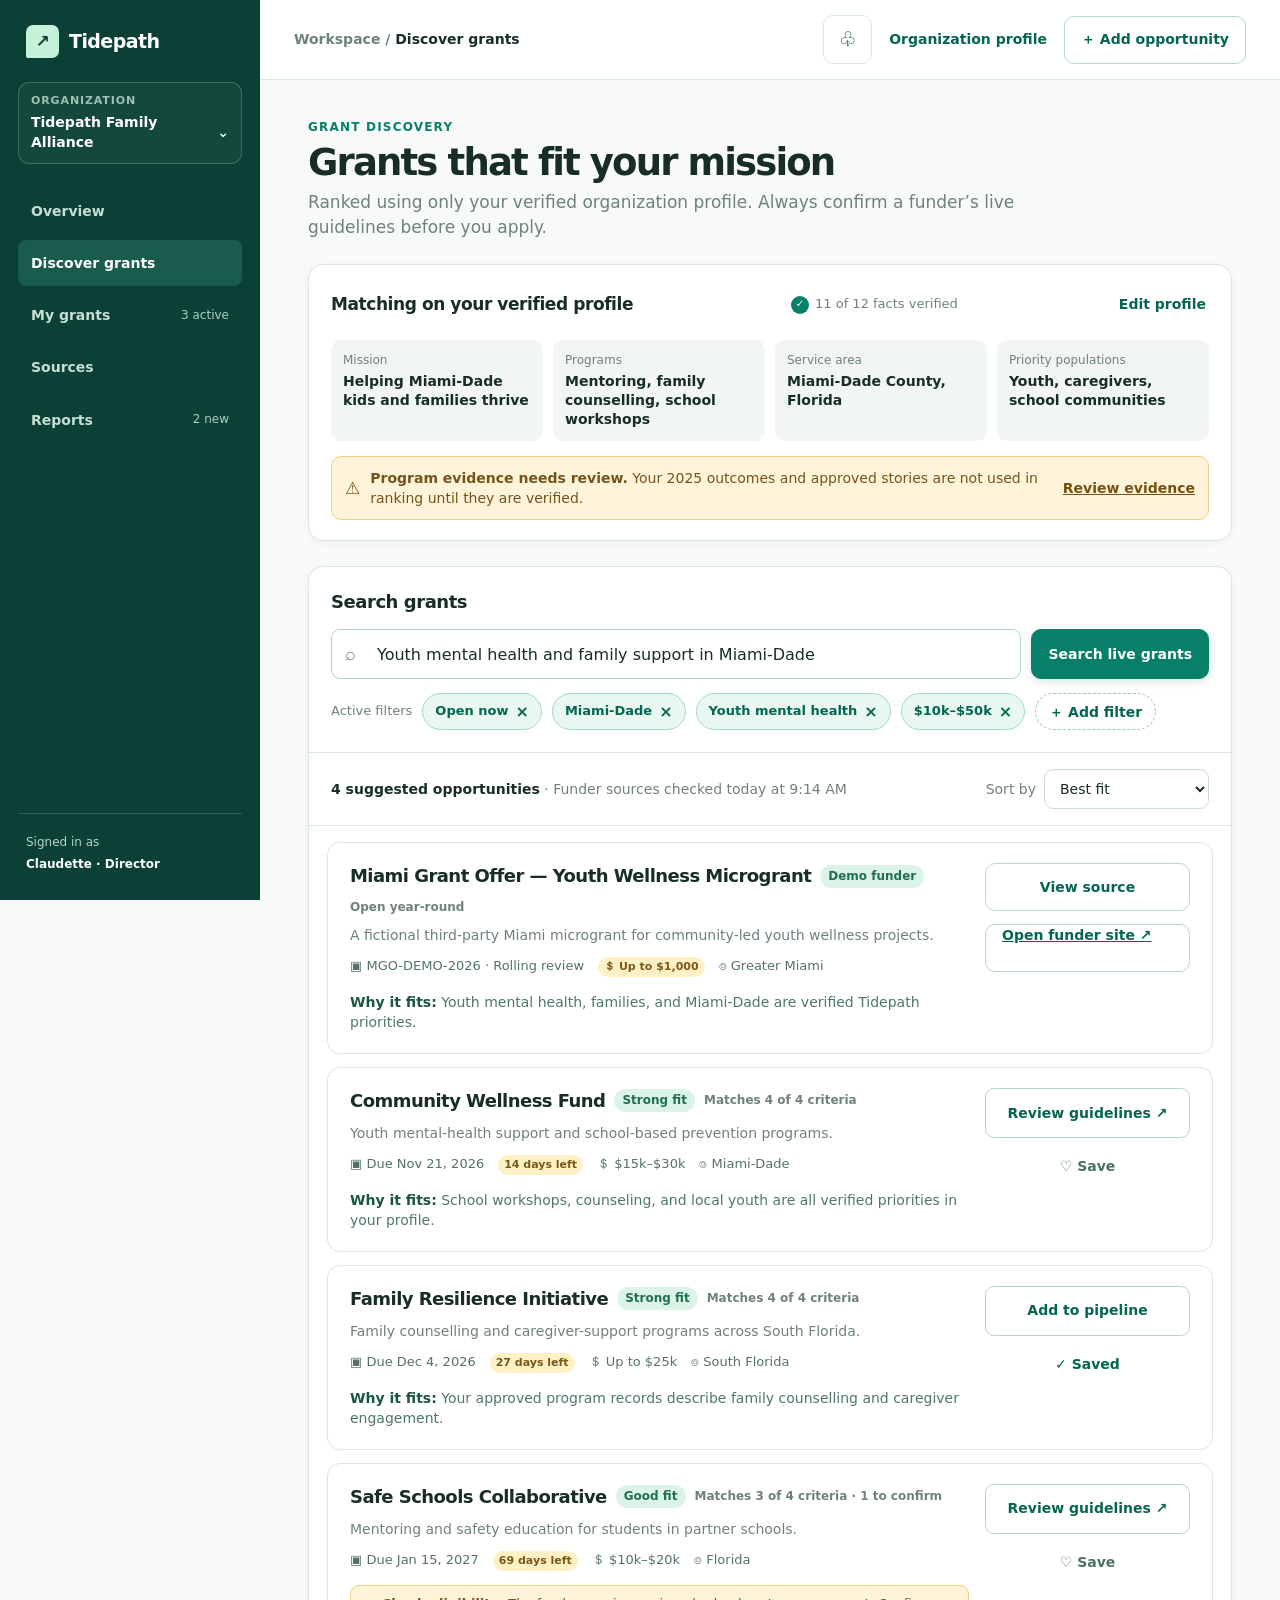
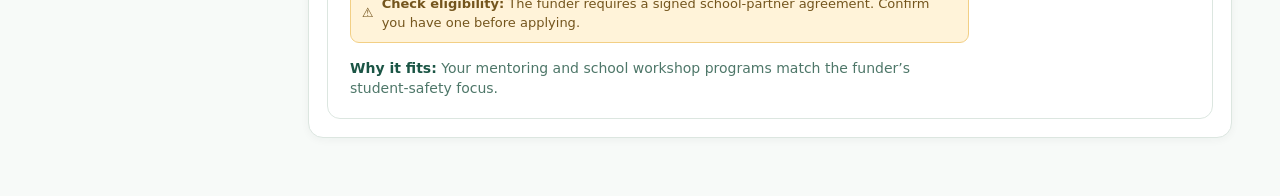
==== index.html @ 13b693a2 "Build Tidepath grant discovery workflow" ====
<!doctype html>
<html lang="en">
  <head>
    <meta charset="utf-8" />
    <meta name="viewport" content="width=device-width, initial-scale=1" />
    <title>Tidepath — Grant intelligence</title>
    <style>
      :root { --evergreen:#0a4035; --evergreen-2:#0c5144; --teal:#087f68; --teal-dark:#046551; --canvas:#f7faf8; --paper:#ffffff; --ink:#172d26; --muted:#6e8279; --line:#dce6e0; --soft:#f2f6f3; --mint:#e2f5ec; --amber:#fff3d9; --amber-line:#f2cf85; --amber-ink:#74541a; --shadow:0 2px 8px rgba(16,54,43,.045); }
      * { box-sizing:border-box; } body { margin:0; color:var(--ink); background:var(--canvas); font:14px/1.45 Inter,ui-sans-serif,system-ui,-apple-system,BlinkMacSystemFont,"Segoe UI",sans-serif; } button,input,select { font:inherit; } button { cursor:pointer; }
      .app { min-height:100vh; display:grid; grid-template-columns:260px minmax(0,1fr); }.sidebar { position:sticky; top:0; height:100vh; display:flex; flex-direction:column; color:#d6ebe2; background:var(--evergreen); padding:25px 18px; }.brand { display:flex; gap:10px; align-items:center; color:#fff; font-size:19px; font-weight:760; letter-spacing:-.03em; padding:0 8px; }.brand-mark { width:33px; height:33px; display:grid; place-items:center; color:var(--evergreen); background:#c5f2d8; border-radius:7px 7px 7px 2px; font-weight:800; font-size:17px; }
      .org-switch { margin:24px 0; padding:10px 12px; border:1px solid rgba(204,237,222,.22); border-radius:11px; background:rgba(255,255,255,.045); }.org-label { color:#9cc1b2; font-size:11px; letter-spacing:.08em; text-transform:uppercase; font-weight:700; }.org-name { display:flex; justify-content:space-between; align-items:center; margin-top:3px; color:#fff; font-weight:700; }.nav { display:grid; gap:6px; }.nav-button { border:0; width:100%; display:flex; align-items:center; justify-content:space-between; padding:13px; border-radius:8px; color:#c7ded4; background:transparent; text-align:left; font-weight:600; }.nav-button:hover,.nav-button.active { color:#fff; background:#195c4e; }.nav-meta { color:#aad0c0; font-weight:500; font-size:12px; }.account { margin-top:auto; padding:20px 8px 2px; border-top:1px solid rgba(216,238,227,.18); color:#b9d3c8; font-size:12px; }.account strong { display:block; color:#fff; margin-top:4px; }
      .topbar { height:80px; display:flex; align-items:center; justify-content:space-between; padding:0 34px; border-bottom:1px solid var(--line); background:rgba(255,255,255,.94); }.crumb { color:var(--muted); font-weight:600; }.crumb b { color:var(--ink); }.top-actions { display:flex; align-items:center; gap:14px; }.bell { width:49px; height:49px; border:1px solid var(--line); border-radius:10px; background:var(--paper); color:var(--evergreen); font-size:20px; }.text-button { border:0; background:transparent; color:var(--teal-dark); font-weight:700; padding:9px 3px; }.outline-button,.solid-button { min-height:48px; border-radius:10px; padding:0 16px; font-weight:750; }.outline-button { border:1px solid #b8d9ce; color:var(--teal-dark); background:#fff; }.solid-button { border:1px solid var(--teal); color:#fff; background:var(--teal); box-shadow:0 3px 8px rgba(8,127,104,.17); }.solid-button:hover { background:var(--teal-dark); }
      main { min-width:0; }.screen { max-width:1290px; padding:39px 48px 58px; margin:0 auto; }.eyebrow { color:var(--teal); font-size:12px; font-weight:800; letter-spacing:.1em; text-transform:uppercase; }.page-title { margin:7px 0 6px; font-size:37px; line-height:1.1; letter-spacing:-.05em; }.intro { margin:0; max-width:740px; color:var(--muted); font-size:17px; line-height:1.45; }.card { background:var(--paper); border:1px solid var(--line); border-radius:15px; box-shadow:var(--shadow); }.profile-card { margin-top:25px; padding:20px 22px; }.card-heading { display:flex; gap:14px; align-items:center; justify-content:space-between; }.card-heading h2 { margin:0; font-size:17px; letter-spacing:-.025em; }.verified-summary { display:flex; align-items:center; gap:6px; color:var(--muted); font-size:13px; }.shield { display:inline-grid; place-items:center; width:18px; height:18px; border-radius:50%; color:#fff; background:var(--teal); font-size:10px; }.profile-facts { display:grid; grid-template-columns:repeat(4,1fr); gap:10px; margin-top:16px; }.profile-fact { min-height:82px; padding:12px; border-radius:10px; background:var(--soft); }.profile-fact span { display:block; color:var(--muted); font-size:12px; }.profile-fact b { display:block; margin-top:3px; font-size:14px; line-height:1.35; }.warning { display:flex; align-items:center; gap:10px; margin-top:15px; padding:11px 13px; border:1px solid var(--amber-line); border-radius:10px; background:var(--amber); color:var(--amber-ink); }.warning .warning-copy { flex:1; }.warning b { font-weight:800; }.warning a { color:#76510f; font-weight:800; text-decoration:underline; }.warning-mark { font-size:17px; }
      .discover-card { overflow:hidden; margin-top:25px; }.search-area { padding:22px; }.search-area h2 { margin:0 0 14px; font-size:18px; letter-spacing:-.025em; }.search-row { display:flex; gap:10px; }.search-box { flex:1; min-width:0; position:relative; }.search-box span { position:absolute; left:14px; top:50%; transform:translateY(-50%); color:var(--muted); font-size:18px; }.search-box input { width:100%; height:50px; padding:0 14px 0 45px; border:1px solid #a9d8c8; border-radius:9px; outline-color:var(--teal); color:var(--ink); background:#fff; font-size:16px; }.filters { display:flex; align-items:center; flex-wrap:wrap; gap:10px; margin-top:14px; }.filter-label { color:var(--muted); font-size:13px; }.chip { display:inline-flex; align-items:center; gap:7px; min-height:37px; padding:0 12px; border:1px solid #9ed9c4; border-radius:20px; background:#e8f8f0; color:var(--teal-dark); font-size:13px; font-weight:700; }.chip button { padding:0; border:0; color:inherit; background:transparent; font-size:16px; line-height:1; }.add-filter { min-height:37px; border:1px dashed #9bc5b5; border-radius:20px; color:var(--teal-dark); background:#fff; padding:0 13px; font-weight:700; }.result-toolbar { display:flex; justify-content:space-between; align-items:center; gap:15px; padding:16px 22px; border-top:1px solid var(--line); border-bottom:1px solid var(--line); color:var(--muted); }.result-toolbar b { color:var(--ink); }.sort { display:flex; align-items:center; gap:8px; }.sort select { height:40px; border:1px solid #c9dcd3; border-radius:9px; color:var(--ink); background:#fff; padding:0 30px 0 11px; }
      .results { display:grid; gap:13px; padding:16px 18px 18px; }.grant { display:grid; grid-template-columns:1fr 205px; gap:16px; padding:20px 22px; border:1px solid var(--line); border-radius:13px; background:#fff; }.grant-name { display:flex; flex-wrap:wrap; gap:9px; align-items:center; }.grant-name h3 { margin:0; font-size:18px; letter-spacing:-.03em; }.fit { border-radius:12px; padding:3px 8px; color:#1f704b; background:#dcf4e7; font-size:12px; font-weight:800; }.criteria { color:var(--muted); font-size:12px; font-weight:600; }.grant-desc { margin:9px 0 0; color:var(--muted); font-size:14px; }.grant-meta { display:flex; flex-wrap:wrap; gap:14px; margin-top:12px; color:#547268; font-size:13px; }.grant-meta span { white-space:nowrap; }.days { border-radius:10px; padding:2px 6px; color:#795714; background:#fff0c5; font-size:11px; font-weight:800; }.why { margin:15px 0 0; color:#4e7769; font-size:14px; }.why b { color:#1b5545; }.grant-actions { display:flex; flex-direction:column; align-items:stretch; gap:13px; }.guidelines { min-height:50px; border:1px solid #afd8c8; border-radius:9px; color:var(--teal-dark); background:#fff; font-weight:750; }.save { border:0; color:#4b7165; background:transparent; padding:5px; font-weight:700; }.save.saved { color:var(--teal-dark); }.eligibility { display:flex; gap:8px; align-items:center; margin-top:14px; padding:9px 11px; border:1px solid var(--amber-line); border-radius:9px; color:#74551d; background:var(--amber); font-size:13px; }.eligibility b { font-weight:800; }
      .overview-head { display:flex; justify-content:space-between; align-items:flex-end; gap:20px; }.overview-head .intro { max-width:630px; }.budget-stats { display:grid; grid-template-columns:repeat(3,1fr); gap:15px; margin-top:25px; }.stat-card { padding:19px; }.stat-card span { color:var(--muted); font-size:13px; }.stat-card strong { display:block; margin-top:6px; font-size:29px; letter-spacing:-.05em; }.stat-card small { display:block; margin-top:3px; color:#477263; font-size:12px; }.budget-grid { display:grid; grid-template-columns:.86fr 1.35fr; gap:20px; margin-top:20px; }.budget-panel { padding:21px; }.budget-panel h2 { margin:0; font-size:18px; letter-spacing:-.025em; }.budget-panel p { margin:5px 0 0; color:var(--muted); font-size:13px; }.period { display:flex; align-items:center; gap:10px; margin-top:18px; padding:12px; border-radius:9px; color:#325b4e; background:#ecf7f1; font-size:13px; }.period strong { display:block; color:var(--ink); }.category { display:grid; grid-template-columns:116px 1fr 98px; gap:13px; align-items:center; padding:14px 0; border-top:1px solid #edf2ef; }.category:first-of-type { margin-top:14px; }.category-name { font-size:13px; font-weight:750; }.track { height:9px; overflow:hidden; border-radius:10px; background:#edf2ef; }.fill { height:100%; border-radius:10px; background:var(--teal); }.fill.warning { background:#d49a28; }.fill.neutral { background:#8abbaa; }.amount { text-align:right; color:var(--muted); font-size:12px; font-variant-numeric:tabular-nums; }.amount b { display:block; color:var(--ink); }.budget-foot { display:flex; justify-content:space-between; gap:12px; margin-top:8px; padding-top:14px; border-top:1px solid var(--line); color:var(--muted); font-size:12px; }.budget-foot strong { color:#795714; }.deadline { display:flex; align-items:center; gap:10px; margin-top:14px; padding:11px; border:1px solid var(--amber-line); border-radius:9px; background:var(--amber); color:#74551d; font-size:13px; }
      .pipeline-banner { display:flex; align-items:center; gap:10px; margin-top:20px; padding:12px 15px; border:1px solid #b8e3ca; border-radius:10px; color:#286249; background:#effbf4; font-size:13px; }.pipeline-banner b { color:#174d39; }.pipeline-dot { width:9px; height:9px; border-radius:50%; background:#31a56c; }
      .intake-progress { display:flex; align-items:center; gap:8px; margin-bottom:19px; color:var(--muted); font-size:12px; }.intake-progress b { color:var(--teal-dark); }.intake-step { padding:6px 9px; border-radius:15px; background:var(--mint); color:var(--teal-dark); font-weight:700; }.intake-layout { display:grid; grid-template-columns:minmax(0,1fr) 300px; gap:20px; align-items:start; margin-top:22px; }.intake-main { display:grid; gap:16px; }.intake-card,.source-aside { padding:20px; }.intake-card h2,.source-aside h3 { margin:0; font-size:18px; }.intake-card>p,.source-aside p { margin:4px 0 16px; color:var(--muted); font-size:13px; }.field-grid { display:grid; grid-template-columns:repeat(2,minmax(0,1fr)); gap:13px; }.field label { display:block; margin-bottom:5px; color:#526a60; font-size:12px; font-weight:700; }.field input,.field select,.field textarea { width:100%; min-height:42px; border:1px solid #cadbd3; border-radius:8px; padding:9px 10px; color:var(--ink); background:#fff; }.field textarea { min-height:76px; resize:vertical; }.field.full { grid-column:1/-1; }.checkline { display:flex; align-items:flex-start; gap:9px; padding:10px 0; border-top:1px solid #edf2ef; color:#526a60; font-size:13px; }.checkline input { accent-color:var(--teal); margin-top:3px; }.category-edit { display:grid; grid-template-columns:1fr 130px 24px; align-items:center; gap:9px; padding:8px 0; border-top:1px solid #edf2ef; }.category-edit input { width:100%; min-height:38px; border:1px solid #cadbd3; border-radius:7px; padding:7px 9px; }.category-edit b { font-size:13px; }.source-aside { position:sticky; top:18px; }.source-link-box { display:block; padding:12px; border:1px solid var(--line); border-radius:9px; color:var(--teal-dark); background:#f9fbfa; font-weight:700; font-size:12px; text-decoration:none; }.source-link-box small { display:block; margin-top:5px; color:var(--muted); font-weight:400; }.review-status { margin-top:13px; padding:10px; border-radius:8px; background:#fff5df; color:#75551b; font-size:12px; }.intake-actions { display:flex; justify-content:space-between; gap:10px; }
      .profile-layout { display:grid; grid-template-columns:220px minmax(0,1fr); gap:20px; align-items:start; margin-top:22px; }.profile-progress { padding:16px; position:sticky; top:18px; }.profile-progress h3 { margin:0; font-size:15px; }.profile-progress p { color:var(--muted); font-size:12px; }.completion-ring { width:72px; height:72px; display:grid; place-items:center; margin:14px 0; border-radius:50%; color:var(--teal-dark); background:conic-gradient(var(--teal) 0 82%,#e6f0eb 82% 100%); font-size:17px; font-weight:800; }.completion-ring span { width:56px; height:56px; display:grid; place-items:center; border-radius:50%; background:#fff; }.profile-section-list { display:grid; gap:4px; margin-top:12px; }.profile-section-link { border:0; border-radius:7px; padding:9px; color:#536d63; background:transparent; text-align:left; font-size:12px; font-weight:650; }.profile-section-link.active { color:var(--teal-dark); background:#edf8f2; }.profile-section-link small { float:right; color:#4b9270; }.profile-editor { display:grid; gap:16px; }.profile-editor-card { padding:20px; }.profile-editor-card h2 { margin:0; font-size:18px; }.profile-editor-card>p { margin:4px 0 16px; color:var(--muted); font-size:13px; }.field-helper { display:flex; justify-content:space-between; gap:8px; margin-top:4px; color:var(--muted); font-size:11px; }.program-grid { display:grid; grid-template-columns:repeat(2,minmax(0,1fr)); gap:11px; }.program-card { padding:13px; border:1px solid #dbe8e1; border-radius:9px; background:#fbfdfc; }.program-card h3 { margin:0; font-size:14px; }.program-card p { margin:4px 0 9px; color:var(--muted); font-size:12px; }.profile-source { display:flex; justify-content:space-between; gap:10px; padding:9px 0; border-top:1px solid #edf2ef; color:#577065; font-size:12px; }.profile-source b { color:var(--ink); }.profile-use { display:grid; grid-template-columns:repeat(3,1fr); gap:10px; }.profile-use-item { padding:12px; border-radius:8px; background:#f2f8f5; }.profile-use-item b { display:block; color:var(--teal-dark); font-size:12px; }.profile-use-item span { display:block; margin-top:3px; color:var(--muted); font-size:11px; }.media-head { display:flex; justify-content:space-between; gap:12px; align-items:flex-start; }.media-grid { display:grid; grid-template-columns:repeat(3,minmax(0,1fr)); gap:11px; }.media-card { overflow:hidden; border:1px solid #dbe8e1; border-radius:9px; background:#fff; }.media-thumb { height:94px; display:flex; align-items:flex-end; padding:10px; color:#fff; background:linear-gradient(135deg,#226c5b,#a9d7b9); font-size:11px; font-weight:750; }.media-thumb.workshop { background:linear-gradient(135deg,#437a9c,#bfdbe7); }.media-thumb.counseling { background:linear-gradient(135deg,#aa6d54,#ecc9a7); }.media-copy { padding:10px; }.media-copy b { display:block; font-size:12px; }.media-copy span { display:block; margin-top:3px; color:var(--muted); font-size:11px; }.media-status { display:inline-block; margin-top:8px; padding:3px 6px; border-radius:9px; color:#276a4e; background:#e5f6eb; font-size:10px; font-weight:700; }
      .writer-embed { padding:20px; border:1px solid #b7dfce; box-shadow:0 10px 26px rgba(7,91,71,.06); }.writer-head { display:flex; justify-content:space-between; gap:12px; align-items:flex-start; }.writer-head h2 { margin:0; font-size:18px; }.writer-head p { margin:4px 0 0; color:var(--muted); font-size:13px; }.writer-config { display:grid; grid-template-columns:1fr 130px; gap:12px; margin:17px 0 11px; }.writer-source-strip { display:flex; flex-wrap:wrap; gap:7px; padding:10px; border-radius:8px; background:#f0f8f4; }.writer-source-strip span { color:#346956; font-size:11px; font-weight:700; }.writer-output { min-height:210px; width:100%; margin-top:12px; border:1px solid #bad6c9; border-radius:9px; padding:12px; color:var(--ink); background:#fff; font:14px/1.55 inherit; resize:vertical; }.writer-footer { display:flex; justify-content:space-between; align-items:center; gap:10px; margin-top:10px; color:var(--muted); font-size:12px; }.writer-actions { display:flex; gap:8px; }.writer-missing { margin-top:10px; padding:10px; border:1px solid var(--amber-line); border-radius:8px; color:#76551b; background:#fff5df; font-size:12px; }
      .overview-discovery { display:grid; grid-template-columns:minmax(285px,.78fr) minmax(460px,1.55fr); gap:22px; align-items:start; margin-top:20px; }.profile-list { padding:18px 20px 0; }.profile-list-head { display:flex; align-items:center; justify-content:space-between; gap:10px; }.profile-list-head h2 { margin:0; font-size:18px; letter-spacing:-.03em; }.score { width:43px; height:43px; flex:0 0 auto; display:grid; place-items:center; border-radius:50%; color:#16734c; background:#def5e9; font-weight:800; }.profile-row { display:grid; grid-template-columns:28px 1fr auto; gap:9px; align-items:start; padding:12px 0; border-top:1px solid #edf2ef; }.profile-row:first-of-type { margin-top:12px; }.profile-icon { width:25px; height:25px; display:grid; place-items:center; border-radius:7px; color:#56756a; background:#eff5f1; font-size:12px; }.profile-copy span { display:block; color:var(--muted); font-size:12px; }.profile-copy b { display:block; margin-top:2px; font-size:13px; line-height:1.35; }.profile-status { color:#36845f; font-size:10px; font-weight:750; }.evidence-foot { margin:0 -20px; padding:13px 20px; border-top:1px solid var(--line); border-radius:0 0 14px 14px; color:var(--muted); background:#fbfcfb; font-size:11px; }.evidence-foot b { color:var(--ink); }.overview-matches { padding:18px; }.overview-matches-head { padding:0 2px 13px; }.overview-matches-head .eyebrow { font-size:10px; }.overview-matches-head h2 { margin:3px 0 12px; font-size:18px; }.overview-search { display:flex; gap:8px; }.overview-search input { min-width:0; flex:1; height:43px; padding:0 11px; border:1px solid #b6d9cb; border-radius:8px; font-size:13px; }.overview-search button { height:43px; border:0; border-radius:8px; padding:0 13px; color:#fff; background:var(--teal); font-weight:700; }.overview-chip-row { display:flex; flex-wrap:wrap; gap:7px; margin-top:10px; }.overview-chip { padding:4px 8px; border:1px solid #cce1d8; border-radius:15px; color:#477268; font-size:10px; }.overview-match-meta { display:flex; justify-content:space-between; gap:10px; padding:10px 2px; color:var(--muted); font-size:11px; }.mini-grant { padding:12px 13px; border:1px solid var(--line); border-radius:10px; margin-top:9px; }.mini-grant-top { display:flex; justify-content:space-between; align-items:flex-start; gap:8px; }.mini-grant h3 { margin:0; font-size:13px; }.mini-grant p { margin:5px 0 0; color:var(--muted); font-size:11px; }.mini-meta { margin-top:7px!important; color:#547268!important; }.mini-why { margin-top:8px!important; padding-top:7px; border-top:1px solid #edf2ef; color:#4e7769!important; }.mini-save { border:1px solid #bfdccf; border-radius:7px; padding:5px 7px; color:var(--teal-dark); background:#fff; font-size:10px; font-weight:700; white-space:nowrap; }
      .toast { position:fixed; z-index:10; bottom:23px; right:23px; padding:12px 15px; border-radius:9px; color:#fff; background:var(--evergreen); box-shadow:0 12px 30px rgba(6,45,36,.24); opacity:0; pointer-events:none; transform:translateY(8px); transition:.2s; }.toast.show { opacity:1; transform:translateY(0); }.hidden { display:none!important; }
      .gov-source-tabs { display:flex; flex-wrap:wrap; gap:8px; margin:20px 0 17px; }.gov-source-tab { padding:8px 11px; border:1px solid #c6ddd3; border-radius:7px; color:#46675b; background:#fff; font-size:11px; font-weight:800; }.gov-source-tab.active { color:#fff; background:var(--evergreen); border-color:var(--evergreen); }.gov-section { margin-top:24px; }.gov-section h2 { margin:0; font-size:19px; letter-spacing:-.025em; }.gov-info-panel { margin-top:8px; padding:18px; border:1px solid #c8d8d0; border-radius:10px; background:#fff; }.gov-detail-columns { display:grid; grid-template-columns:repeat(2,minmax(0,1fr)); gap:0 34px; }.gov-detail-list { display:grid; grid-template-columns:minmax(134px,.88fr) minmax(0,1.12fr); gap:13px 12px; margin:0; }.gov-detail-list dt { color:#38554a; font-size:12px; font-weight:800; text-align:right; }.gov-detail-list dd { margin:0; color:var(--ink); font-size:12px; line-height:1.38; }.gov-detail-list.single { grid-template-columns:150px 1fr; }.gov-detail-list.single dd { max-width:590px; }.gov-eligibility { margin-top:8px; padding:18px; border:1px solid #c8d8d0; border-radius:10px; background:#fff; }.gov-note { margin:14px 0 0; color:var(--muted); font-size:12px; }
      .stage-tabs { display:flex; flex-wrap:wrap; gap:8px; margin:19px 0; }.stage-tab { border:1px solid #c8ddd4; border-radius:18px; padding:7px 11px; color:#526b61; background:#fff; font-size:12px; font-weight:700; }.stage-tab.active { border-color:var(--teal); color:#fff; background:var(--teal); }.workspace-grid { display:grid; grid-template-columns:minmax(0,1.4fr) 330px; gap:20px; align-items:start; }.source-list,.review-list { display:grid; gap:11px; }.source-card,.review-card { padding:16px; border:1px solid var(--line); border-radius:11px; background:#fff; }.source-card-top,.review-card-top { display:flex; justify-content:space-between; gap:12px; align-items:flex-start; }.source-card h3,.review-card h3 { margin:0; font-size:15px; }.source-card p,.review-card p { margin:4px 0 0; color:var(--muted); font-size:12px; }.source-facts { display:flex; flex-wrap:wrap; gap:7px; margin-top:12px; }.fact-chip { padding:4px 7px; border-radius:12px; color:#2a6954; background:#e9f7ef; font-size:11px; font-weight:650; }.source-meta { margin-top:12px; padding-top:10px; border-top:1px solid #edf2ef; color:#637b71; font-size:11px; }.review-rail { padding:18px; position:sticky; top:18px; }.review-rail h3 { margin:0; font-size:16px; }.review-rail p { color:var(--muted); font-size:12px; }.stack-action { width:100%; margin-top:10px; }.draft-shell { display:grid; grid-template-columns:190px minmax(0,1fr) 255px; gap:16px; align-items:start; }.question-nav { padding:12px; }.question-link { width:100%; border:0; border-radius:8px; padding:11px; color:#536f64; background:transparent; text-align:left; font-size:12px; }.question-link.active { color:#fff; background:var(--teal); }.question-link small { display:block; margin-top:3px; color:inherit; opacity:.82; }.draft-card { padding:20px; }.prompt { padding:13px; border-left:3px solid var(--teal); border-radius:0 9px 9px 0; background:#eff8f3; color:#315f50; font-size:13px; }.draft-meta { display:flex; justify-content:space-between; align-items:center; gap:10px; margin:15px 0 9px; color:var(--muted); font-size:12px; }.draft-text { min-height:240px; width:100%; border:1px solid #cadbd3; border-radius:9px; padding:13px; color:var(--ink); background:#fff; font:14px/1.55 inherit; resize:vertical; }.citation-row { display:flex; flex-wrap:wrap; gap:7px; margin-top:10px; }.citation { padding:5px 7px; border-radius:7px; color:#23644f; background:#e9f7ef; font-size:11px; font-weight:700; }.missing-fact { margin-top:12px; padding:10px; border:1px solid var(--amber-line); border-radius:8px; color:#75551b; background:#fff5df; font-size:12px; }.draft-actions { display:flex; justify-content:flex-end; gap:9px; margin-top:14px; }.grant-table { width:100%; border-collapse:collapse; font-size:12px; }.grant-table th { color:var(--muted); text-align:left; font-weight:700; }.grant-table th,.grant-table td { padding:11px 8px; border-bottom:1px solid #edf2ef; }.grant-table td:last-child,.grant-table th:last-child { text-align:right; }.transaction-status { padding:3px 6px; border-radius:10px; color:#2a7250; background:#e8f7ee; font-size:10px; font-weight:700; }.transaction-status.flag { color:#795714; background:#fff1c9; }.compliance-note { margin-top:14px; padding:11px; border-radius:8px; color:#76551b; background:#fff5df; font-size:12px; }.report-grid { display:grid; grid-template-columns:minmax(0,1.35fr) 320px; gap:20px; align-items:start; }.report-section { padding:20px; }.report-section h2 { margin:0; font-size:18px; }.report-section p { color:var(--muted); font-size:13px; }.report-period { display:flex; justify-content:space-between; gap:10px; margin:14px 0; padding:10px; border-radius:8px; color:#315f50; background:#eff8f3; font-size:12px; }.report-row { display:grid; grid-template-columns:1fr 92px 92px; gap:10px; padding:10px 0; border-top:1px solid #edf2ef; font-size:12px; }.report-row b { text-align:right; }.narrative-box { margin-top:14px; padding:13px; border:1px solid #d8e8df; border-radius:9px; background:#fbfdfc; font-size:13px; line-height:1.55; }.closeout { margin-top:20px; padding:18px; }.closeout h2 { margin:0; font-size:18px; }.closeout-grid { display:grid; grid-template-columns:repeat(3,1fr); gap:10px; margin-top:13px; }.closeout-item { padding:12px; border-radius:8px; background:#f4f8f6; }.closeout-item span { display:block; color:var(--muted); font-size:11px; }.closeout-item b { display:block; margin-top:3px; font-size:13px; }
      @media (max-width:1050px) { .profile-facts { grid-template-columns:repeat(2,1fr); }.budget-grid,.overview-discovery { grid-template-columns:1fr; }.intake-layout { grid-template-columns:1fr; }.source-aside { position:static; } } @media (max-width:900px) { .app { grid-template-columns:1fr; }.sidebar { display:none; }.screen { padding:30px 24px 50px; } } @media (max-width:650px) { .topbar { height:auto; min-height:72px; padding:12px 17px; }.top-actions { gap:8px; }.top-actions .text-button { display:none; }.bell { width:42px; height:42px; }.outline-button,.solid-button { min-height:42px; padding:0 11px; }.screen { padding:28px 16px 42px; }.page-title { font-size:31px; }.intro { font-size:15px; }.card-heading { align-items:flex-start; }.profile-facts,.budget-stats,.field-grid,.gov-detail-columns { grid-template-columns:1fr; }.gov-detail-list,.gov-detail-list.single { grid-template-columns:1fr; gap:3px; }.gov-detail-list dt { margin-top:8px; text-align:left; }.search-row,.overview-head { display:block; }.search-row .solid-button,.overview-head .solid-button { width:100%; margin-top:10px; }.grant { grid-template-columns:1fr; padding:17px; }.grant-actions { flex-direction:row; align-items:center; }.guidelines { flex:1; }.category { grid-template-columns:88px 1fr; }.amount { grid-column:2; text-align:left; }.result-toolbar { align-items:flex-start; flex-direction:column; }.budget-foot { flex-direction:column; }.overview-search { display:block; }.overview-search button { width:100%; margin-top:7px; }.mini-grant-top { align-items:center; }.field.full { grid-column:auto; }.category-edit { grid-template-columns:1fr 110px 20px; } }
      .portal-handoff { display:grid; grid-template-columns:minmax(0,1fr) auto auto; gap:8px; align-items:end; margin-top:14px; padding:12px; border:1px solid #d6e7de; border-radius:9px; background:#f9fcfa; }.portal-handoff .field { min-width:0; }.portal-handoff button { min-height:42px; }.portal-note { grid-column:1/-1; color:var(--muted); font-size:11px; }
      .agent-modal { position:fixed; z-index:20; inset:0; display:grid; place-items:center; padding:22px; background:rgba(6,45,36,.42); }.agent-window { width:min(980px,100%); max-height:92vh; overflow:auto; border-radius:15px; background:#f7faf8; box-shadow:0 24px 65px rgba(5,37,29,.33); }.agent-topbar { display:flex; justify-content:space-between; gap:12px; align-items:center; padding:15px 19px; border-bottom:1px solid var(--line); background:#fff; }.agent-topbar h2 { margin:0; font-size:16px; }.agent-topbar span { color:var(--muted); font-size:12px; }.agent-main { display:grid; grid-template-columns:245px minmax(0,1fr); gap:0; }.agent-activity { padding:18px; border-right:1px solid var(--line); background:#fbfdfc; }.agent-activity h3 { margin:0; font-size:14px; }.agent-step { display:flex; gap:8px; align-items:flex-start; padding:12px 0; border-top:1px solid #edf2ef; color:var(--muted); font-size:12px; }.agent-step:first-of-type { margin-top:10px; }.agent-step i { width:16px; height:16px; flex:0 0 auto; display:grid; place-items:center; border-radius:50%; color:#fff; background:#b5c9c0; font-size:9px; font-style:normal; }.agent-step.complete { color:#356c57; }.agent-step.complete i { background:var(--teal); }.agent-step.current { color:var(--teal-dark); font-weight:700; }.agent-step.current i { background:#d69d2b; }.agent-form { padding:20px; }.agent-form h3 { margin:0; font-size:17px; }.agent-form p { margin:4px 0 15px; color:var(--muted); font-size:12px; }.agent-field { padding:11px 0; border-top:1px solid #edf2ef; }.agent-field label { display:block; margin-bottom:5px; color:#46655a; font-size:11px; font-weight:750; }.agent-value { padding:9px; border:1px solid #d8e5de; border-radius:7px; background:#fff; color:#253d34; font-size:12px; line-height:1.45; white-space:pre-wrap; }.agent-bottom { display:flex; justify-content:space-between; gap:10px; align-items:center; margin-top:15px; padding:11px; border-radius:8px; color:#75551b; background:#fff5df; font-size:12px; }.agent-actions { display:flex; justify-content:flex-end; gap:9px; margin-top:15px; }.agent-actions .solid-button[disabled] { opacity:.5; cursor:not-allowed; }.agent-approved { color:#246449; background:#e9f7ee; }.agent-approved .agent-step.current i { background:var(--teal); }
    </style>
<style>
/* Make the intake handoff explicit even before the interactive script initializes. */
#confirm-intake { font-size: 0; }
#confirm-intake::after { content: "Confirm rules & open Grant Writer"; font-size: 16px; }
</style>
</head>
  <body>
    <div class="app">
      <aside class="sidebar"><div class="brand"><span class="brand-mark">↗</span>Tidepath</div><div class="org-switch"><div class="org-label">Organization</div><div class="org-name"><span>Tidepath Family Alliance</span><span>⌄</span></div></div><nav class="nav" aria-label="Main navigation"><button class="nav-button" data-view="overview">Overview</button><button class="nav-button active" data-view="discover">Discover grants</button><button class="nav-button" data-view="grants">My grants <span class="nav-meta">3 active</span></button><button class="nav-button" data-view="sources">Sources</button><button class="nav-button" data-view="reports">Reports <span class="nav-meta">2 new</span></button></nav><div class="account">Signed in as<strong>Claudette · Director</strong></div></aside>
      <main><header class="topbar"><div class="crumb">Workspace / <b id="crumb">Discover grants</b></div><div class="top-actions"><button class="bell" aria-label="Notifications">♧</button><button class="text-button" id="profile-button">Organization profile</button><button class="outline-button" id="add-opportunity">＋ Add opportunity</button></div></header>
        <section class="screen" id="discover-view"><div class="eyebrow">Grant discovery</div><h1 class="page-title">Grants that fit your mission</h1><p class="intro">Ranked using only your verified organization profile. Always confirm a funder’s live guidelines before you apply.</p>
          <section class="card profile-card" id="profile-card"><div class="card-heading"><h2>Matching on your verified profile</h2><div class="verified-summary"><span class="shield">✓</span> 11 of 12 facts verified</div><button class="text-button">Edit profile</button></div><div class="profile-facts"><div class="profile-fact"><span>Mission</span><b>Helping Miami-Dade kids and families thrive</b></div><div class="profile-fact"><span>Programs</span><b>Mentoring, family counselling, school workshops</b></div><div class="profile-fact"><span>Service area</span><b>Miami-Dade County, Florida</b></div><div class="profile-fact"><span>Priority populations</span><b>Youth, caregivers, school communities</b></div></div><div class="warning"><span class="warning-mark">⚠</span><div class="warning-copy"><b>Program evidence needs review.</b> Your 2025 outcomes and approved stories are not used in ranking until they are verified.</div><a href="#">Review evidence</a></div></section>
          <section class="card discover-card"><div class="search-area"><h2>Search grants</h2><div class="search-row"><div class="search-box"><span>⌕</span><input id="grant-query" value="Youth mental health and family support in Miami-Dade" aria-label="Search grants" /></div><button class="solid-button" id="search-button">Search</button></div><div class="filters"><span class="filter-label">Active filters</span><span class="chip">Open now <button aria-label="Remove Open now filter">×</button></span><span class="chip">Miami-Dade <button aria-label="Remove Miami-Dade filter">×</button></span><span class="chip">Youth mental health <button aria-label="Remove Youth mental health filter">×</button></span><span class="chip">$10k–$50k <button aria-label="Remove budget filter">×</button></span><button class="add-filter">＋ Add filter</button></div></div><div class="result-toolbar"><div><b id="match-count">3 matches</b> · Funder sources checked today at 9:14 AM</div><label class="sort">Sort by <select><option>Best fit</option><option>Deadline</option><option>Award amount</option></select></label></div><div class="results" id="grant-results">
            <article class="grant" data-search="community wellness fund youth mental health school prevention miami dade"><div><div class="grant-name"><h3>Community Wellness Fund</h3><span class="fit">Strong fit</span><span class="criteria">Matches 4 of 4 criteria</span></div><p class="grant-desc">Youth mental-health support and school-based prevention programs.</p><div class="grant-meta"><span>▣ Due Nov 21, 2026</span><span class="days">14 days left</span><span>＄ $15k–$30k</span><span>⌾ Miami-Dade</span></div><p class="why"><b>Why it fits:</b> School workshops, counseling, and local youth are all verified priorities in your profile.</p></div><div class="grant-actions"><button class="guidelines" data-grant="Community Wellness Fund">Review guidelines ↗</button><button class="save">♡ Save</button></div></article>
            <article class="grant" data-search="family resilience initiative counseling caregiver support south florida"><div><div class="grant-name"><h3>Family Resilience Initiative</h3><span class="fit">Strong fit</span><span class="criteria">Matches 4 of 4 criteria</span></div><p class="grant-desc">Family counselling and caregiver-support programs across South Florida.</p><div class="grant-meta"><span>▣ Due Dec 4, 2026</span><span class="days">27 days left</span><span>＄ Up to $25k</span><span>⌾ South Florida</span></div><p class="why"><b>Why it fits:</b> Your approved program records describe family counselling and caregiver engagement.</p></div><div class="grant-actions"><button class="guidelines" data-grant="Family Resilience Initiative">Add to pipeline</button><button class="save saved">✓ Saved</button></div></article>
            <article class="grant" data-search="safe schools collaborative mentoring safety education florida"><div><div class="grant-name"><h3>Safe Schools Collaborative</h3><span class="fit">Good fit</span><span class="criteria">Matches 3 of 4 criteria · 1 to confirm</span></div><p class="grant-desc">Mentoring and safety education for students in partner schools.</p><div class="grant-meta"><span>▣ Due Jan 15, 2027</span><span class="days">69 days left</span><span>＄ $10k–$20k</span><span>⌾ Florida</span></div><div class="eligibility">⚠ <span><b>Check eligibility:</b> The funder requires a signed school-partner agreement. Confirm you have one before applying.</span></div><p class="why"><b>Why it fits:</b> Your mentoring and school workshop programs match the funder’s student-safety focus.</p></div><div class="grant-actions"><button class="guidelines" data-grant="Safe Schools Collaborative">Review guidelines ↗</button><button class="save">♡ Save</button></div></article>
          </div></section>
        </section>
        <section class="screen hidden" id="overview-view"><div class="overview-head"><div><div class="eyebrow">Funding pipeline</div><h1 class="page-title">Find grants that fit Tidepath.</h1><p class="intro">We use only your verified organization profile to explain the fit. You verify each funder’s live guidelines before creating an opportunity.</p></div><button class="solid-button" id="overview-search-trigger">Search available grants</button></div><div class="pipeline-banner"><span class="pipeline-dot"></span><span><b>Profile ready.</b> 12 verified facts are being used to rank opportunities for Tidepath.</span></div><div class="overview-discovery"><section class="card profile-list"><div class="profile-list-head"><h2>Your verified profile</h2><span class="score">92%</span></div><p style="margin:4px 0 11px;color:var(--muted);font-size:12px">Used to find and explain grant matches.</p><div class="profile-row"><span class="profile-icon">◎</span><div class="profile-copy"><span>Mission</span><b>Helping Miami-Dade kids and families thrive</b></div><span class="profile-status">Verified</span></div><div class="profile-row"><span class="profile-icon">⌂</span><div class="profile-copy"><span>Programs</span><b>Mentoring, family counseling, school workshops</b></div><span class="profile-status">Verified</span></div><div class="profile-row"><span class="profile-icon">⌖</span><div class="profile-copy"><span>Service area</span><b>Miami-Dade County, Florida</b></div><span class="profile-status">Verified</span></div><div class="profile-row"><span class="profile-icon">⌁</span><div class="profile-copy"><span>Priority populations</span><b>Youth, caregivers, school communities</b></div><span class="profile-status">Verified</span></div><div class="profile-row"><span class="profile-icon">↗</span><div class="profile-copy"><span>Program evidence</span><b>2025 outcomes and approved stories</b></div><span style="color:var(--teal);font-size:11px;font-weight:700">Review</span></div><div class="evidence-foot"><b>Evidence library</b> · Program Outcomes 2025 · Organization Profile · Board-approved mission</div></section><section class="card overview-matches"><div class="overview-matches-head"><div class="eyebrow">Grant discovery</div><h2>Opportunities matched to your mission</h2><div class="overview-search"><input value="Youth mental and family support in Miami-Dade" aria-label="Search matched grants"><button id="overview-search">Search</button></div><div class="overview-chip-row"><span class="overview-chip">Open now</span><span class="overview-chip">Miami-Dade</span><span class="overview-chip">Youth mental health</span><span class="overview-chip">$10k–$50k</span></div></div><div class="overview-match-meta"><span><b>3 matches</b> · ranked from verified profile</span><span>Sources checked today</span></div><article class="mini-grant"><div class="mini-grant-top"><h3>Community Wellness Fund <span class="fit">94% match</span></h3><button class="mini-save">Save</button></div><p>Youth mental-health support and school-based prevention programs.</p><p class="mini-meta">◷ Due Sep 18 · $15k–$30k · Miami-Dade</p><p class="mini-why"><b>Why it fits:</b> School workshops, counseling, and local youth are all verified priorities.</p></article><article class="mini-grant"><div class="mini-grant-top"><h3>Family Resilience Initiative <span class="fit">89% match</span></h3><button class="mini-save">Saved ✓</button></div><p>Family counseling and caregiver-support programs across South Florida.</p><p class="mini-meta">◷ Due Oct 2 · Up to $25k · South Florida</p><p class="mini-why"><b>Why it fits:</b> Your approved records describe counseling and caregiver engagement.</p></article><article class="mini-grant"><div class="mini-grant-top"><h3>Safe Schools Collaborative <span class="fit">84% match</span></h3><button class="mini-save">Save</button></div><p>Mentoring and safety education for students in partner schools.</p><p class="mini-meta">◷ Due Nov 6 · $10k–$20k · Florida</p><p class="mini-why"><b>Why it fits:</b> Mentoring and school workshops match; confirm its school-partner requirement.</p></article></section></div><div class="budget-stats"><section class="card stat-card"><span>Active grant awards</span><strong>$64,000</strong><small>Across 3 active grants</small></section><section class="card stat-card"><span>Tracked spending</span><strong>$28,745</strong><small>All transactions within the funder period</small></section><section class="card stat-card"><span>Needs attention</span><strong>2 items</strong><small>One category and one upcoming report</small></section></div><div class="budget-grid"><section class="card budget-panel"><h2>Youth Wellness Grant</h2><p>Community Wellness Fund · Active</p><div class="period"><span>◷</span><div><strong>Funder period</strong>Jul 1, 2026 – Jun 30, 2027</div></div><div class="period"><span>▣</span><div><strong>Next financial report</strong>Due Oct 15, 2026</div></div><div class="deadline">⚠ <span><b>Watch supplies.</b> This category has used 62% of its approved budget.</span></div></section><section class="card budget-panel"><div class="card-heading"><div><h2>Budget versus actual</h2><p>Only approved grant categories are shown.</p></div><span class="fit">On track</span></div><div class="category"><div class="category-name">Staff</div><div class="track"><div class="fill" style="width:46.5%"></div></div><div class="amount"><b>$4,650</b>of $10,000</div></div><div class="category"><div class="category-name">Program supplies</div><div class="track"><div class="fill warning" style="width:62.4%"></div></div><div class="amount"><b>$2,495</b>of $4,000</div></div><div class="category"><div class="category-name">Transportation</div><div class="track"><div class="fill neutral" style="width:53.3%"></div></div><div class="amount"><b>$1,600</b>of $3,000</div></div><div class="category"><div class="category-name">Evaluation</div><div class="track"><div class="fill neutral" style="width:0%"></div></div><div class="amount"><b>$0</b>of $3,000</div></div><div class="budget-foot"><span><strong>$8,745 spent</strong> of $20,000 award</span><span>$11,255 remaining</span></div></section></div></section>
        <section class="screen hidden" id="intake-view"><div class="intake-progress"><span class="intake-step">1 · Discovery</span><span>→</span><b>2 · Funder intake</b><span>→</span><span>3 · Application</span></div><div class="overview-head"><div><div class="eyebrow">Opportunity intake</div><h1 class="page-title" id="intake-title">Community Wellness Fund</h1><p class="intro">Confirm the funder’s current requirements and grant rules. These approved details guide the application and spending tracker.</p></div><span class="fit" id="intake-status">Needs review</span></div><div class="intake-layout"><div class="intake-main">
          <section class="card intake-card"><h2>Opportunity details</h2><p>Capture the requirements from the funder’s guidelines.</p><div class="field-grid"><div class="field"><label for="funder-name">Funder name</label><input id="funder-name" value="Community Wellness Fund"></div><div class="field"><label for="opportunity-name">Opportunity name</label><input id="opportunity-name" value="Youth Wellness Grant"></div><div class="field"><label for="application-deadline">Application deadline</label><input id="application-deadline" type="date" value="2026-11-21"></div><div class="field"><label for="request-range">Award range</label><input id="request-range" value="$15,000–$30,000"></div><div class="field"><label for="grant-start">Grant period starts</label><input id="grant-start" type="date" value="2027-07-01"></div><div class="field"><label for="grant-end">Grant period ends</label><input id="grant-end" type="date" value="2028-06-30"></div><div class="field"><label for="report-deadline">First report due</label><input id="report-deadline" type="date" value="2027-10-15"></div><div class="field"><label for="period-type">Funder reporting period</label><select id="period-type"><option>Quarterly</option><option>Semiannual</option><option>Annual</option></select></div></div></section>
          <section class="card intake-card"><h2>Eligibility and spending rules</h2><p>Check each rule against the original funder guidelines.</p><label class="checkline"><input type="checkbox" checked><span>Nonprofit organizations serving Miami-Dade County are eligible.</span></label><label class="checkline"><input type="checkbox" checked><span>Youth mental health and school-based prevention are eligible program areas.</span></label><label class="checkline"><input type="checkbox"><span>Confirm whether indirect costs are allowed and whether a cap applies.</span></label><div style="margin:12px 0 4px;font-size:13px;font-weight:750">Approved budget categories</div><div class="category-edit"><b>Staff</b><input aria-label="Staff category budget" value="$10,000"><span>✓</span></div><div class="category-edit"><b>Program supplies</b><input aria-label="Program supplies budget" value="$4,000"><span>✓</span></div><div class="category-edit"><b>Transportation</b><input aria-label="Transportation budget" value="$3,000"><span>✓</span></div><div class="category-edit"><b>Evaluation</b><input aria-label="Evaluation budget" value="$3,000"><span>✓</span></div><div class="field" style="margin-top:13px"><label for="spending-notes">Spending restrictions or approval notes</label><textarea id="spending-notes">Written approval required before moving more than 10% between categories.</textarea></div></section>
          <section class="card intake-card"><h2>Application questions</h2><p>Record each prompt and its response limit from the funder form.</p><div class="field-grid"><div class="field full"><label for="question-1">Question 1</label><textarea id="question-1">Describe the need your program addresses and the community you serve.</textarea></div><div class="field"><label for="limit-1">Word limit</label><input id="limit-1" type="number" value="250"></div><div class="field"><label for="question-2">Question 2</label><textarea id="question-2">Describe your program activities, intended outcomes, and how you will measure success.</textarea></div><div class="field"><label for="limit-2">Word limit</label><input id="limit-2" type="number" value="500"></div></div></section>
          <div class="intake-actions"><button class="outline-button" id="back-to-discovery">Back to opportunities</button><button class="solid-button" id="confirm-intake">Confirm rules & continue</button></div></div><aside class="card source-aside"><h3>Funder source</h3><p>Verify the live guidelines before marking intake complete.</p><a class="source-link-box" href="#" id="intake-source">Community Wellness Fund guidelines ↗<small>Public source · staff must confirm current details</small></a><div class="review-status" id="source-review-status">Staff review required. One spending rule is still unconfirmed.</div><label class="checkline" style="margin-top:12px"><input id="source-confirmed" type="checkbox"><span>I reviewed the current funder guidelines and confirmed these details.</span></label></aside></div></section>
        <section class="screen hidden" id="profile-view"><div class="overview-head"><div><div class="eyebrow">Organization profile</div><h1 class="page-title">The facts Tidepath can stand behind.</h1><p class="intro">This profile drives grant discovery and provides approved material for application answers and funder reports.</p></div><button class="solid-button" id="save-profile">Save & use for matching</button></div><div class="profile-layout"><aside class="card profile-progress"><h3>Profile health</h3><div class="completion-ring"><span id="completion-score">82%</span></div><p>Complete the last two sections to strengthen grant matches and grounded drafts.</p><div class="profile-section-list"><button class="profile-section-link active">Core identity <small>✓</small></button><button class="profile-section-link">Programs <small>✓</small></button><button class="profile-section-link">Impact & outcomes <small>✓</small></button><button class="profile-section-link">Capacity & finances <small>Review</small></button><button class="profile-section-link">Voice & storytelling <small>Review</small></button></div></aside><div class="profile-editor"><section class="card profile-editor-card"><h2>Core identity</h2><p>Used to determine funder eligibility and explain why Tidepath fits an opportunity.</p><div class="field-grid"><div class="field full"><label for="org-mission">Mission statement</label><textarea id="org-mission">Tidepath Family Alliance helps Miami-Dade children and families thrive through mentoring, family counseling, and school-based safety and mental health workshops.</textarea><div class="field-helper"><span>Source: Board-approved mission · Verified Dec 4, 2025</span><span>Approved for drafting</span></div></div><div class="field"><label for="org-area">Service area</label><input id="org-area" value="Miami-Dade County, Florida"></div><div class="field"><label for="org-populations">Priority populations</label><input id="org-populations" value="Youth, caregivers, school communities"></div><div class="field"><label for="org-status">Organization status</label><select id="org-status"><option>501(c)(3) nonprofit</option><option>Fiscal sponsor</option></select></div><div class="field"><label for="org-founded">Founded</label><input id="org-founded" value="2016"></div></div></section><section class="card profile-editor-card"><h2>Programs and approach</h2><p>Use clear, repeatable language that can be tailored to each funder’s question.</p><div class="program-grid"><article class="program-card"><h3>Mentoring</h3><p>One-to-one and small-group mentoring for young people navigating academic, social, and emotional challenges.</p><span class="fact-chip">Approved description</span></article><article class="program-card"><h3>Family counseling</h3><p>Family-centered counseling that helps caregivers and youth strengthen communication and coping skills.</p><span class="fact-chip">Approved description</span></article><article class="program-card"><h3>School workshops</h3><p>Safety and mental health workshops delivered with partner schools for students, families, and staff.</p><span class="fact-chip">Approved description</span></article><article class="program-card"><h3>Community partnerships</h3><p>Programs are delivered alongside Miami-Dade schools, caregivers, and trusted local partners.</p><span class="fact-chip">Needs source review</span></article></div></section><section class="card profile-editor-card"><h2>Impact and evidence</h2><p>These verified numbers can be cited in grant writing and reports.</p><div class="field-grid"><div class="field"><label for="students-mentored">Students mentored in 2025</label><input id="students-mentored" value="180"></div><div class="field"><label for="workshops-delivered">School workshops delivered</label><input id="workshops-delivered" value="24"></div><div class="field"><label for="coping-outcome">Students reporting improved coping skills</label><input id="coping-outcome" value="84%"></div><div class="field"><label for="evidence-source">Evidence source</label><select id="evidence-source"><option>2025 Program Outcomes Report</option><option>Quarterly Program Update</option></select></div></div><div class="profile-source"><span><b>2025 Program Outcomes Report</b> · approved by Claudette · last verified Jan 12, 2026</span><span class="fit">Verified</span></div></section><section class="card profile-editor-card"><h2>Writing voice and funder-ready details</h2><p>Guides the draft’s tone and identifies the records that need routine updates.</p><div class="field-grid"><div class="field full"><label for="writing-voice">Writing voice</label><textarea id="writing-voice">Plainspoken, specific, warm, and accountable. Lead with the family and community need, state measurable facts clearly, and avoid jargon or unsupported promises.</textarea></div><div class="field"><label for="annual-budget">Annual operating budget</label><input id="annual-budget" value="$1,240,000"></div><div class="field"><label for="finance-year">Organizational fiscal year</label><input id="finance-year" value="January 1 – December 31"></div></div><div class="profile-use"><div class="profile-use-item"><b>Grant discovery</b><span>Matches funder eligibility, geography, and program priorities.</span></div><div class="profile-use-item"><b>Application drafting</b><span>Supplies approved facts, program language, and writing guidance.</span></div><div class="profile-use-item"><b>Funder reports</b><span>Provides baseline outcomes and source links for narrative results.</span></div></div></section></div></div></section>
        <section class="screen hidden" id="sources-view"><div class="overview-head"><div><div class="eyebrow">Evidence library</div><h1 class="page-title">Verified facts Tidepath can use.</h1><p class="intro">Sources drive discovery, application drafts, and reports. Only approved facts appear in funder-facing writing.</p></div><button class="outline-button" id="add-source">＋ Add source</button></div><div class="stage-tabs"><button class="stage-tab active">All sources</button><button class="stage-tab">Approved</button><button class="stage-tab">Needs review</button><button class="stage-tab">Program outcomes</button></div><div class="workspace-grid"><div class="source-list"><article class="source-card"><div class="source-card-top"><div><h3>2025 Program Outcomes Report</h3><p>Annual program performance record · Uploaded Jan 8, 2026</p></div><span class="fit">Approved</span></div><div class="source-facts"><span class="fact-chip">180 students mentored</span><span class="fact-chip">84% improved coping skills</span><span class="fact-chip">24 school workshops</span></div><div class="source-meta">Approved by Claudette · Used in 6 drafts · Last verified Jan 12, 2026</div></article><article class="source-card"><div class="source-card-top"><div><h3>Board-approved organization profile</h3><p>Mission, service area, programs, and priority populations</p></div><span class="fit">Approved</span></div><div class="source-facts"><span class="fact-chip">Miami-Dade County</span><span class="fact-chip">Family counseling</span><span class="fact-chip">Youth safety</span></div><div class="source-meta">Approved by Board Secretary · Used in 12 drafts · Last verified Dec 4, 2025</div></article><article class="source-card"><div class="source-card-top"><div><h3>Spring workshop participant story</h3><p>Anonymized story submitted by the program manager</p></div><span class="days">Needs review</span></div><div class="source-facts"><span class="fact-chip">Anonymized participant quote</span><span class="fact-chip">School workshop</span></div><div class="source-meta">Awaiting director approval · Not available for drafting yet</div></article></div><aside class="card review-rail"><h3>Source review</h3><p>One source needs a decision before it can be used in grant writing.</p><div class="review-card"><div class="review-card-top"><div><h3>Spring workshop participant story</h3><p>Confirm approval and anonymization.</p></div><span class="days">Pending</span></div><button class="solid-button stack-action" id="approve-source">Approve source</button><button class="outline-button stack-action" id="request-source-edit">Request edit</button></div></aside></div></section>
        <section class="screen hidden" id="draft-view"><div class="intake-progress"><span class="intake-step">1 · Discovery</span><span>→</span><span class="intake-step">2 · Intake</span><span>→</span><b>3 · Application draft</b></div><div class="overview-head"><div><div class="eyebrow">Grounded application</div><h1 class="page-title">Youth Wellness Grant application</h1><p class="intro">Drafted only from approved Tidepath records. Review every claim before it leaves the organization.</p></div><span class="fit" id="draft-status">Draft</span></div><div class="draft-shell"><aside class="card question-nav"><button class="question-link active" data-question="need">Community need<small>250 words · 183 drafted</small></button><button class="question-link" data-question="program">Program approach<small>500 words · Ready to draft</small></button><button class="question-link" data-question="budget">Budget explanation<small>250 words · Ready to draft</small></button></aside><section class="card draft-card"><div class="prompt" id="draft-prompt">Describe the need your program addresses and the community you serve. <b>250-word limit.</b></div><div class="draft-meta"><span id="word-count">183 of 250 words</span><span>2 approved sources used</span></div><textarea class="draft-text" id="draft-text">Tidepath Family Alliance helps Miami-Dade children and families build the support and skills they need to thrive. Through mentoring, family counseling, and school-based safety and mental health workshops, Tidepath serves youth, caregivers, and school communities across the county. In 2025, Tidepath mentored 180 students and delivered 24 school workshops. In its annual outcomes report, 84% of participating students reported improved coping skills. This grant would help Tidepath expand youth mental-health support where families and schools are already asking for practical, trusted help.</textarea><div class="citation-row"><span class="citation">Source: 2025 Program Outcomes Report</span><span class="citation">Source: Organization Profile</span></div><div class="missing-fact">Needs staff input: The funder asks for the number of schools the grant will serve. Tidepath has no approved target for this request.</div><div class="draft-actions"><button class="outline-button" id="regenerate-draft">Refresh draft</button><button class="solid-button" id="approve-draft">Approve for submission</button></div></section><aside class="card review-rail"><h3>Draft checks</h3><p>Every claim is traceable to a source in the evidence library.</p><div class="review-card"><div class="review-card-top"><div><h3>Grounding</h3><p>2 approved sources linked to this answer.</p></div><span class="fit">Pass</span></div></div><div class="review-card"><div class="review-card-top"><div><h3>Missing information</h3><p>One target needs staff confirmation.</p></div><span class="days">Review</span></div></div></aside></div></section>
        <section class="screen hidden" id="grants-view"><div class="overview-head"><div><div class="eyebrow">Active grants</div><h1 class="page-title">Keep spending inside each funder’s rules.</h1><p class="intro">Transactions are imported from QuickBooks, reviewed by staff, and matched to each grant’s dates and approved categories.</p></div><button class="outline-button" id="import-transactions">Import transactions</button></div><div class="budget-stats"><section class="card stat-card"><span>Active awards</span><strong>$64,000</strong><small>3 grants with active budgets</small></section><section class="card stat-card"><span>Unreviewed transactions</span><strong>3</strong><small>Need a grant/category match</small></section><section class="card stat-card"><span>Next spending deadline</span><strong>39 days</strong><small>Youth Wellness Grant</small></section></div><div class="workspace-grid"><section class="card report-section"><div class="card-heading"><div><h2>Youth Wellness Grant</h2><p>Community Wellness Fund · Jul 1, 2026 – Jun 30, 2027</p></div><span class="fit">On track</span></div><div class="category"><div class="category-name">Staff</div><div class="track"><div class="fill" style="width:46.5%"></div></div><div class="amount"><b>$4,650</b>of $10,000</div></div><div class="category"><div class="category-name">Program supplies</div><div class="track"><div class="fill warning" style="width:62.4%"></div></div><div class="amount"><b>$2,495</b>of $4,000</div></div><div class="category"><div class="category-name">Transportation</div><div class="track"><div class="fill neutral" style="width:53.3%"></div></div><div class="amount"><b>$1,600</b>of $3,000</div></div><table class="grant-table"><thead><tr><th>Date</th><th>Vendor</th><th>Grant category</th><th>Status</th><th>Amount</th></tr></thead><tbody><tr><td>Aug 12</td><td>ABC Printing</td><td>Program supplies</td><td><span class="transaction-status">Matched</span></td><td>$450</td></tr><tr><td>Aug 15</td><td>Payroll</td><td>Staff</td><td><span class="transaction-status">Matched</span></td><td>$2,100</td></tr><tr><td>Sep 3</td><td>Metro Transit</td><td>Transportation</td><td><span class="transaction-status flag">Outside period</span></td><td>$180</td></tr></tbody></table><div class="compliance-note">Metro Transit is dated before the grant period. It is excluded from the funder report until staff resolves it.</div></section><aside class="card review-rail"><h3>Bookkeeper queue</h3><p>Three imported transactions need review before the next report.</p><div class="review-card"><h3>Metro Transit · $180</h3><p>Outside grant period</p><button class="outline-button stack-action" id="resolve-transaction">Resolve transaction</button></div><button class="solid-button stack-action" id="open-report">Prepare quarterly report</button></aside></div></section>
        <section class="screen hidden" id="reports-view"><div class="overview-head"><div><div class="eyebrow">Funder reporting</div><h1 class="page-title">A report that matches the funder’s year.</h1><p class="intro">Financial totals reflect only eligible transactions in the selected reporting period. Narrative answers use approved Tidepath evidence.</p></div><button class="solid-button" id="export-report">Export for staff review</button></div><div class="report-grid"><section class="card report-section"><div class="card-heading"><div><h2>Youth Wellness Grant · Q1 report</h2><p>Community Wellness Fund</p></div><span class="fit">Draft ready</span></div><div class="report-period"><span><b>Reporting period</b> · Jul 1 – Sep 30, 2026</span><span>Due Oct 15</span></div><div class="report-row"><span>Category</span><b>Approved</b><b>Spent</b></div><div class="report-row"><span>Staff</span><b>$10,000</b><b>$4,650</b></div><div class="report-row"><span>Program supplies</span><b>$4,000</b><b>$2,495</b></div><div class="report-row"><span>Transportation</span><b>$3,000</b><b>$1,600</b></div><div class="report-row"><span>Evaluation</span><b>$3,000</b><b>$0</b></div><div class="report-row"><span><b>Total</b></span><b>$20,000</b><b>$8,745</b></div><h2 style="margin-top:23px">Narrative progress</h2><div class="narrative-box">During this reporting period, Tidepath continued mentoring, family counseling, and school-based workshops for Miami-Dade youth and caregivers. The 2025 Program Outcomes Report documents 180 students mentored and 24 school workshops delivered during the year. <b>Needs staff update:</b> add Q1 participant and outcome totals before approval.</div><div class="citation-row"><span class="citation">Source: 2025 Program Outcomes Report</span><span class="citation">Source: Reviewed transaction export</span></div></section><aside class="card review-rail"><h3>Report readiness</h3><p>Staff must complete the remaining review before submission.</p><div class="review-card"><div class="review-card-top"><div><h3>Financials</h3><p>Categories and period match funder rules.</p></div><span class="fit">Ready</span></div></div><div class="review-card"><div class="review-card-top"><div><h3>Narrative outcomes</h3><p>Q1 program totals are missing.</p></div><span class="days">Needs input</span></div></div><button class="outline-button stack-action" id="mark-outcomes">Add Q1 outcomes</button></aside></div><section class="card closeout"><div class="card-heading"><div><h2>Closeout and renewal</h2><p>Keep reusable evidence and final records ready when the grant ends.</p></div><button class="outline-button" id="create-renewal">Create renewal brief</button></div><div class="closeout-grid"><div class="closeout-item"><span>Final financial report</span><b>Prepared from funder-period totals</b></div><div class="closeout-item"><span>Evidence archive</span><b>Sources and approved drafts retained</b></div><div class="closeout-item"><span>Renewal profile</span><b>Reusable outcomes and prior results</b></div></div></section></section>
      </main>
    </div>
    <div class="toast" id="toast" role="status" aria-live="polite"></div>
    <script>
      const toast = document.getElementById('toast');
      function notify(message) { toast.textContent = message; toast.classList.add('show'); clearTimeout(window.toastTimer); window.toastTimer = setTimeout(() => toast.classList.remove('show'), 2600); }
      const discoverView = document.getElementById('discover-view'); const overviewView = document.getElementById('overview-view'); const crumb = document.getElementById('crumb');
      const overviewDiscovery = overviewView.querySelector('.overview-discovery'); const profileList = overviewDiscovery.querySelector('.profile-list'); if (profileList) profileList.remove(); overviewDiscovery.style.gridTemplateColumns = '1fr'; const budgetStats = overviewView.querySelector('.budget-stats'); const budgetGrid = overviewView.querySelector('.budget-grid'); overviewView.insertBefore(budgetStats, overviewDiscovery); overviewView.insertBefore(budgetGrid, overviewDiscovery);
      const views = { overview:overviewView, discover:discoverView, intake:document.getElementById('intake-view'), profile:document.getElementById('profile-view'), sources:document.getElementById('sources-view'), draft:document.getElementById('draft-view'), grants:document.getElementById('grants-view'), reports:document.getElementById('reports-view') };
      function showView(name, label) { Object.values(views).forEach(view => view.classList.add('hidden')); views[name].classList.remove('hidden'); crumb.textContent = label || ({overview:'Overview',discover:'Discover grants',intake:'Funder intake',profile:'Organization profile',sources:'Sources',draft:'Application draft',grants:'My grants',reports:'Reports'}[name]); document.querySelectorAll('.nav-button').forEach(button => button.classList.toggle('active', button.dataset.view === name)); window.scrollTo({top:0,behavior:'smooth'}); }
      document.querySelectorAll('.nav-button').forEach(button => button.addEventListener('click', () => showView(button.dataset.view)));
      document.querySelectorAll('.save').forEach(button => button.addEventListener('click', () => { button.classList.toggle('saved'); button.textContent = button.classList.contains('saved') ? '✓ Saved' : '♡ Save'; notify(button.classList.contains('saved') ? 'Opportunity saved to your pipeline.' : 'Opportunity removed from your pipeline.'); }));
      function showIntake(name) { showView('intake'); document.getElementById('intake-title').textContent = name || 'New grant opportunity'; document.getElementById('funder-name').value = name || ''; }
      document.querySelectorAll('.guidelines').forEach(button => button.addEventListener('click', () => showIntake(button.dataset.grant)));
      document.getElementById('search-button').addEventListener('click', () => { const query = document.getElementById('grant-query').value.toLowerCase().trim(); let matches = 0; document.querySelectorAll('.grant').forEach(card => { const match = !query || query.split(' ').some(word => word.length > 4 && card.dataset.search.includes(word)); card.classList.toggle('hidden', !match); if (match) matches++; }); document.getElementById('match-count').textContent = matches + (matches === 1 ? ' match' : ' matches'); notify('Results ranked using verified organization facts.'); });
      document.getElementById('profile-button').addEventListener('click', () => { showView('profile'); }); document.getElementById('add-opportunity').addEventListener('click', () => showIntake('New grant opportunity')); document.getElementById('view-reports').addEventListener('click', () => showView('reports'));
      document.getElementById('overview-search-trigger').addEventListener('click', () => document.querySelector('.overview-search input').focus()); document.querySelectorAll('.mini-save').forEach(button => button.addEventListener('click', () => { const saved = button.textContent.includes('Saved'); button.textContent = saved ? 'Save' : 'Saved ✓'; notify(saved ? 'Opportunity removed from pipeline.' : 'Opportunity saved to pipeline.'); }));
      document.getElementById('back-to-discovery').addEventListener('click', () => showView('discover'));
      document.getElementById('confirm-intake').addEventListener('click', () => { const sourceConfirmed = document.getElementById('source-confirmed').checked; document.getElementById('intake-status').textContent = sourceConfirmed ? 'Rules reviewed' : 'Writing draft'; document.getElementById('source-review-status').textContent = sourceConfirmed ? 'Staff confirmed the source. Intake is ready for application drafting.' : 'Source review is still required before staff can submit an application.'; document.getElementById('writer-missing').textContent = sourceConfirmed ? 'Select a question to generate a grounded draft from approved Tidepath facts.' : 'You can draft now. Confirm the funder source before opening the application portal or submitting.'; document.getElementById('grant-writer-embed').scrollIntoView({behavior:'smooth', block:'start'}); notify(sourceConfirmed ? 'Grant Writing Assistant is ready.' : 'Grant Writing Assistant opened. Source confirmation is still required before submission.'); });
      document.getElementById('approve-source').addEventListener('click', () => notify('Source approved and now available for application drafting.')); document.getElementById('request-source-edit').addEventListener('click', () => notify('Edit request recorded for the program manager.')); document.getElementById('add-source').addEventListener('click', () => notify('Source upload is ready for the next file.'));
      document.querySelectorAll('.profile-section-link').forEach(button => button.addEventListener('click', () => { document.querySelectorAll('.profile-section-link').forEach(item => item.classList.remove('active')); button.classList.add('active'); notify(button.textContent.trim().replace('✓','').replace('Review','') + ' section selected.'); }));
      document.getElementById('save-profile').addEventListener('click', () => { const mission = document.getElementById('org-mission').value.trim(); const area = document.getElementById('org-area').value.trim(); const populations = document.getElementById('org-populations').value.trim(); document.querySelector('#discover-view .profile-fact:nth-child(1) b').textContent = mission; document.querySelector('#discover-view .profile-fact:nth-child(3) b').textContent = area; document.querySelector('#discover-view .profile-fact:nth-child(4) b').textContent = populations; document.getElementById('completion-score').textContent = '100%'; const currentDraft = document.getElementById('draft-text'); if (!currentDraft.value.startsWith(mission)) currentDraft.value = mission + ' ' + currentDraft.value; notify('Organization profile saved. Matching and future drafts will use the approved updates.'); });
      document.querySelectorAll('.question-link').forEach(button => button.addEventListener('click', () => { document.querySelectorAll('.question-link').forEach(item => item.classList.remove('active')); button.classList.add('active'); const settings = { need:['Describe the need your program addresses and the community you serve. <b>250-word limit.</b>','183 of 250 words'], program:['Describe your program activities, intended outcomes, and how you will measure success. <b>500-word limit.</b>','0 of 500 words'], budget:['Explain how requested funds will be used across approved categories. <b>250-word limit.</b>','0 of 250 words'] }; document.getElementById('draft-prompt').innerHTML = settings[button.dataset.question][0]; document.getElementById('word-count').textContent = settings[button.dataset.question][1]; if (button.dataset.question !== 'need') document.getElementById('draft-text').value = ''; }));
      document.getElementById('regenerate-draft').addEventListener('click', () => notify('Draft refreshed from approved sources.')); document.getElementById('approve-draft').addEventListener('click', () => { document.getElementById('draft-status').textContent = 'Approved'; notify('Draft approved for staff submission.'); });
      document.getElementById('import-transactions').addEventListener('click', () => notify('QuickBooks-style transaction import completed.')); document.getElementById('resolve-transaction').addEventListener('click', () => notify('Transaction marked for bookkeeper resolution.')); document.getElementById('open-report').addEventListener('click', () => showView('reports')); document.getElementById('export-report').addEventListener('click', () => notify('Report exported for staff review.')); document.getElementById('mark-outcomes').addEventListener('click', () => notify('Program manager has been asked for Q1 outcome totals.')); document.getElementById('create-renewal').addEventListener('click', () => notify('Renewal brief created from approved outcomes and prior results.'));
      const writingCard = [...document.querySelectorAll('#profile-view .profile-editor-card')].find(card => card.querySelector('h2')?.textContent.includes('Writing voice'));
      if (writingCard) writingCard.insertAdjacentHTML('beforebegin', `<section class="card profile-editor-card"><div class="media-head"><div><h2>Event photos and media</h2><p>Keep approved images that a funder may request with an application, report, or renewal.</p></div><button class="outline-button" id="add-event-media">＋ Add images</button></div><div class="media-grid"><article class="media-card"><div class="media-thumb">Family Mentoring Day</div><div class="media-copy"><b>Family Mentoring Day</b><span>May 18, 2025 · Mentoring</span><span class="media-status">Approved for grant use</span></div></article><article class="media-card"><div class="media-thumb workshop">Student Wellness Workshop</div><div class="media-copy"><b>Student Wellness Workshop</b><span>Sep 12, 2025 · School workshops</span><span class="media-status">Approved for grant use</span></div></article><article class="media-card"><div class="media-thumb counseling">Caregiver Resource Night</div><div class="media-copy"><b>Caregiver Resource Night</b><span>Nov 3, 2025 · Family counseling</span><span class="media-status">Consent verified</span></div></article></div><div class="profile-source"><span><b>Media permissions</b> · Event context, photographer credit, and participant consent recorded for each image.</span><span class="fit">3 approved</span></div></section>`);
      document.getElementById('add-event-media').addEventListener('click', () => notify('Choose approved event images to add to the organization profile.'));
      const intakeActions = document.querySelector('#intake-view .intake-actions');
      intakeActions.insertAdjacentHTML('beforebegin', `<section class="card writer-embed" id="grant-writer-embed"><div class="writer-head"><div><h2>Grant Writing Assistant</h2><p>Creates a draft only from approved Tidepath profile facts and sources.</p></div><span class="fit">Grounded</span></div><div class="writer-config"><div class="field"><label for="writer-question">Funder question</label><select id="writer-question"><option value="need">Community need · 250 words</option><option value="program">Program approach · 500 words</option><option value="budget">Budget explanation · 250 words</option></select></div><div class="field"><label for="writer-limit">Word limit</label><input id="writer-limit" value="250" readonly></div></div><div class="writer-source-strip"><span>Approved sources:</span><span>2025 Program Outcomes Report</span><span>Organization Profile</span><span>Approved program descriptions</span></div><textarea class="writer-output" id="writer-output" placeholder="Select a funder question, then generate a grounded draft."></textarea><div class="citation-row" id="writer-citations"></div><div class="writer-missing" id="writer-missing">No draft yet. Any missing information will be flagged here instead of filled in.</div><div class="writer-footer"><span id="writer-count">0 of 250 words</span><div class="writer-actions"><button class="outline-button" id="generate-writer-draft">Generate grounded draft</button><button class="solid-button" id="approve-writer-draft">Approve draft</button></div></div></section>`);
      const writerQuestion = document.getElementById('writer-question'); const writerLimit = document.getElementById('writer-limit'); const writerOutput = document.getElementById('writer-output'); const writerCount = document.getElementById('writer-count'); const writerMissing = document.getElementById('writer-missing'); const writerCitations = document.getElementById('writer-citations');
      const writerConfig = { need:{ limit:250, missing:'Needs staff input: Add an approved target for the number of schools or students this grant will serve.' }, program:{ limit:500, missing:'Needs staff input: Confirm the grant-period service target and outcome goal before sending.' }, budget:{ limit:250, missing:'Needs staff input: Confirm the final request amount and any permitted indirect-cost allocation.' } };
      function updateWriterCount() { const words = writerOutput.value.trim() ? writerOutput.value.trim().split(/\s+/).length : 0; writerCount.textContent = words + ' of ' + writerLimit.value + ' words'; }
      writerQuestion.addEventListener('change', () => { const settings = writerConfig[writerQuestion.value]; writerLimit.value = settings.limit; writerOutput.value = ''; writerCitations.innerHTML = ''; writerMissing.textContent = 'No draft yet. ' + settings.missing; updateWriterCount(); });
      document.getElementById('generate-writer-draft').addEventListener('click', () => { const mission = document.getElementById('org-mission').value.trim(); const students = document.getElementById('students-mentored').value.trim(); const workshops = document.getElementById('workshops-delivered').value.trim(); const outcome = document.getElementById('coping-outcome').value.trim(); const text = { need: mission + ' In 2025, Tidepath mentored ' + students + ' students and delivered ' + workshops + ' school workshops. ' + outcome + ' of participating students reported improved coping skills in the 2025 Program Outcomes Report. This request would support practical mental-health and family support for young people, caregivers, and school communities in Miami-Dade County.', program: 'Tidepath will use its established mentoring, family counseling, and school-workshop approach to support Miami-Dade youth and caregivers. ' + mission + ' The organization will track participation and outcome evidence through its program records and use those approved records in its funder report.', budget: 'Tidepath will apply grant funds to approved staff, program supplies, transportation, and evaluation categories. Each expense will be reviewed against the funder’s grant period and category rules before it is included in a report.' }[writerQuestion.value]; writerOutput.value = text; writerCitations.innerHTML = '<span class="citation">Source: Organization Profile</span><span class="citation">Source: 2025 Program Outcomes Report</span>'; writerMissing.textContent = writerConfig[writerQuestion.value].missing; updateWriterCount(); notify('Grounded draft generated from approved Tidepath facts.'); });
      writerOutput.addEventListener('input', updateWriterCount); document.getElementById('approve-writer-draft').addEventListener('click', () => { if (!writerOutput.value.trim()) { notify('Generate or enter a draft before approving it.'); return; } notify('Draft approved and ready for the staff submission workflow.'); });
      document.getElementById('grant-writer-embed').insertAdjacentHTML('beforeend', `<div class="portal-handoff hidden" id="portal-handoff"><div class="field"><label for="funder-portal-url">Funder application website</label><input id="funder-portal-url" type="url" placeholder="https://funder.org/application"></div><button class="outline-button" id="copy-approved-answer">Copy approved answer</button><button class="solid-button" id="open-funder-portal">Open application</button><div class="portal-note">Staff enter the current funder portal, then copy the approved response into the funder’s own application form and submit it themselves.</div></div>`);
      document.getElementById('approve-writer-draft').addEventListener('click', () => { if (!writerOutput.value.trim()) return; if (!document.getElementById('source-confirmed').checked) { notify('Confirm the funder source before opening the application portal.'); return; } document.getElementById('portal-handoff').classList.remove('hidden'); });
      document.getElementById('copy-approved-answer').addEventListener('click', async () => { if (!writerOutput.value.trim()) { notify('Approve a completed draft before copying it.'); return; } try { await navigator.clipboard.writeText(writerOutput.value); notify('Approved answer copied for the funder form.'); } catch { writerOutput.focus(); writerOutput.select(); notify('Approved answer selected. Copy it into the funder form.'); } });
      document.getElementById('open-funder-portal').addEventListener('click', () => { const portalUrl = document.getElementById('funder-portal-url').value.trim(); if (!/^https?:\/\//i.test(portalUrl)) { notify('Enter the funder’s application website first.'); return; } window.open(portalUrl, '_blank', 'noopener'); notify('Funder application opened. Submit manually after final review.'); });
      document.body.insertAdjacentHTML('beforeend', `<div class="agent-modal hidden" id="agent-modal" role="dialog" aria-modal="true" aria-labelledby="agent-title"><div class="agent-window"><div class="agent-topbar"><div><h2 id="agent-title">Application completion agent</h2><span id="agent-portal-label">Community Wellness Fund · Application website</span></div><button class="outline-button" id="close-agent">Close</button></div><div class="agent-main"><aside class="agent-activity"><h3>Agent activity</h3><div class="agent-step" id="agent-step-1"><i>1</i><span>Open the funder application website</span></div><div class="agent-step" id="agent-step-2"><i>2</i><span>Find the application questions and word limits</span></div><div class="agent-step" id="agent-step-3"><i>3</i><span>Place approved answers and organization details</span></div><div class="agent-step" id="agent-step-4"><i>4</i><span>Pause for human approval before submission</span></div></aside><section class="agent-form"><h3>Community Wellness Fund application</h3><p>Completed with approved Tidepath information. Review every answer before authorizing submission.</p><div class="agent-field"><label>Organization</label><div class="agent-value">Tidepath Family Alliance</div></div><div class="agent-field"><label>Community need · 250 words</label><div class="agent-value" id="agent-answer"></div></div><div class="agent-field"><label>Requested use of funds</label><div class="agent-value">Staff, program supplies, transportation, and evaluation, within the approved grant budget categories.</div></div><div class="agent-field"><label>Attachments</label><div class="agent-value">2025 Program Outcomes Report · Organization Profile · Approved event media</div></div><div class="agent-bottom" id="agent-pause"><span><b>Agent paused.</b> Human approval is required before any application submission.</span></div><div class="agent-actions"><button class="outline-button" id="agent-review">Review completed application</button><button class="solid-button" id="agent-approve">Approve for submission</button><button class="solid-button" id="agent-submit" disabled>Submit application</button></div></section></div></div></div>`);
      const agentModal = document.getElementById('agent-modal'); const agentSteps = [1,2,3,4].map(step => document.getElementById('agent-step-' + step));
      function resetAgentSteps() { agentSteps.forEach(step => step.className = 'agent-step'); }
      function openApplicationAgent() { resetAgentSteps(); document.getElementById('agent-answer').textContent = writerOutput.value; document.getElementById('agent-pause').className = 'agent-bottom'; document.getElementById('agent-pause').innerHTML = '<span><b>Agent is working.</b> It will pause before submission for human approval.</span>'; document.getElementById('agent-approve').disabled = false; document.getElementById('agent-submit').disabled = true; agentModal.classList.remove('hidden'); agentSteps[0].classList.add('current'); window.setTimeout(() => { agentSteps[0].className = 'agent-step complete'; agentSteps[1].classList.add('current'); }, 350); window.setTimeout(() => { agentSteps[1].className = 'agent-step complete'; agentSteps[2].classList.add('current'); }, 700); window.setTimeout(() => { agentSteps[2].className = 'agent-step complete'; agentSteps[3].classList.add('current'); document.getElementById('agent-pause').innerHTML = '<span><b>Agent paused.</b> The completed application is ready for human approval.</span>'; }, 1050); }
      document.getElementById('approve-writer-draft').addEventListener('click', () => { if (writerOutput.value.trim() && document.getElementById('source-confirmed').checked) { document.getElementById('portal-handoff').classList.add('hidden'); openApplicationAgent(); } });
      document.getElementById('approve-writer-draft').addEventListener('click', () => { if (writerOutput.value.trim() && document.getElementById('source-confirmed').checked) { const application = { name: 'Claudette Rivera', email: 'claudette@tidepath.org', organization: 'Tidepath Family Alliance', title: 'Youth Wellness in Miami-Dade', project: writerOutput.value, money: 'Grant funds will support staff time, program supplies, transportation, and evaluation for youth mental-health workshops.', about: 'Tidepath Family Alliance helps Miami-Dade children and families thrive through mentoring, family counseling, and school-based safety and mental-health workshops.', miami: 'This project serves young people, caregivers, and school communities in Miami-Dade County, Florida.' }; const sharedDraft = btoa(unescape(encodeURIComponent(JSON.stringify(application)))); window.open('https://miami-grant-offer.vercel.app/?from=tidepath&draft=' + encodeURIComponent(sharedDraft), '_blank', 'noopener,noreferrer'); notify('Miami Grant Offer opened as a separate third-party site with the approved Tidepath draft.'); } });
      document.getElementById('close-agent').addEventListener('click', () => agentModal.classList.add('hidden')); document.getElementById('agent-review').addEventListener('click', () => notify('Application is complete and waiting for your approval.'));
      document.getElementById('agent-approve').addEventListener('click', () => { agentSteps[3].className = 'agent-step complete'; document.getElementById('agent-pause').className = 'agent-bottom agent-approved'; document.getElementById('agent-pause').innerHTML = '<span><b>Human approval recorded.</b> The completed application is ready for manual submission on the funder site.</span>'; document.getElementById('agent-approve').disabled = true; document.getElementById('agent-submit').disabled = true; notify('Application approved. The agent will not submit it automatically.'); });
      document.getElementById('confirm-intake').textContent = 'Confirm rules & open Grant Writer';
      document.getElementById('confirm-intake').addEventListener('click', () => { const writerEmbed = document.getElementById('grant-writer-embed'); const intakeMain = document.querySelector('#intake-view .intake-main'); intakeMain.insertBefore(writerEmbed, intakeMain.firstChild); writerEmbed.scrollIntoView({behavior:'smooth', block:'start'}); });
      document.getElementById('confirm-intake').addEventListener('click', () => { window.location.href = 'grant-writer.html'; });
    </script>
  <script>
    // Independent handoff so the primary call-to-action always works, even if a
    // nonessential intake enhancement above is unavailable.
    document.addEventListener('DOMContentLoaded', () => {
      const continueToWriter = document.getElementById('confirm-intake');
      if (!continueToWriter) return;
      continueToWriter.textContent = 'Confirm rules & open Grant Writer';
      continueToWriter.addEventListener('click', () => {
        window.location.assign('grant-writer.html');
      });
    });
  </script>
  <script>
    // Server-backed grant discovery. The original cards remain as an offline demo
    // fallback; a live search replaces them with current Grants.gov results.
    document.addEventListener('DOMContentLoaded', () => {
      const originalSearch = document.getElementById('search-button');
      const searchInput = document.getElementById('grant-query');
      const results = document.getElementById('grant-results');
      const matchCount = document.getElementById('match-count');
      if (!originalSearch || !searchInput || !results || !matchCount) return;

      // Keep the third-party demo funder visible before a visitor runs a live
      // search, so the Discover grants experience is complete on first load.
      if (!results.querySelector('[data-miami-grant-offer]')) {
        results.insertAdjacentHTML('afterbegin', `
          <article class="grant" data-miami-grant-offer>
            <div><div class="grant-name"><h3>Miami Grant Offer — Youth Wellness Microgrant</h3><span class="fit">Demo funder</span><span class="criteria">Open year-round</span></div>
            <p class="grant-desc">A fictional third-party Miami microgrant for community-led youth wellness projects.</p>
            <div class="grant-meta"><span>▣ MGO-DEMO-2026 · Rolling review</span><span class="days">＄ Up to $1,000</span><span>⌾ Greater Miami</span></div>
            <p class="why"><b>Why it fits:</b> Youth mental health, families, and Miami-Dade are verified Tidepath priorities.</p></div>
            <div class="grant-actions"><button class="outline-button" type="button" data-open-miami-details>View source</button><a class="outline-button" target="_blank" rel="noopener noreferrer" href="https://miami-grant-offer.vercel.app">Open funder site ↗</a></div>
          </article>`);
        matchCount.textContent = '4 suggested opportunities';
      }

      const liveSearch = originalSearch.cloneNode(true);
      originalSearch.replaceWith(liveSearch);
      const escapeHtml = value => String(value || '').replace(/[&<>"']/g, character => ({ '&': '&amp;', '<': '&lt;', '>': '&gt;', '"': '&quot;', "'": '&#39;' }[character]));
      const renderOpportunity = opportunity => `
        <article class="grant live-grant">
          <div><div class="grant-name"><h3>${opportunity.title}</h3><span class="fit">${opportunity.isMock ? 'Demo funder' : 'Live result'}</span><span class="criteria">${opportunity.status}</span></div>
          <p class="grant-desc">${opportunity.agency} · Opportunity ${opportunity.number}</p>
          <div class="grant-meta"><span>▣ Opens ${opportunity.openDate}</span><span class="days">Due ${opportunity.closeDate}</span>${opportunity.awardCeiling ? `<span>＄ ${opportunity.awardCeiling}</span><span>⌾ ${opportunity.serviceArea}</span>` : ''}</div>
          <p class="why"><b>Why it may fit:</b> matches ${opportunity.matchedPriorities.map(escapeHtml).join(', ')} in Tidepath’s verified profile. Staff must confirm eligibility and guidelines.</p></div>
          <div class="grant-actions">${opportunity.isMock ? '<button class="outline-button" type="button" data-open-miami-details>View source</button>' : ''}<a class="outline-button" target="_blank" rel="noopener noreferrer" href="${opportunity.sourceUrl}">${opportunity.isMock ? 'Open funder site ↗' : 'View source ↗'}</a></div>
        </article>`;

      async function discover() {
        const query = searchInput.value.trim();
        if (!query) return;
        liveSearch.disabled = true;
        liveSearch.textContent = 'Searching live…';
        matchCount.textContent = 'Searching Grants.gov…';
        try {
          const discoveryEndpoint = location.protocol === 'file:'
            ? 'https://tidepath-grant-assistant.vercel.app/api/discover'
            : '/api/discover';
          const apiResponse = await fetch(`${discoveryEndpoint}?q=${encodeURIComponent(query)}`);
          const payload = await apiResponse.json();
          if (!apiResponse.ok) throw new Error(payload.error || 'Live search failed.');
          results.innerHTML = payload.opportunities.length ? payload.opportunities.map(renderOpportunity).join('') : '<div class="empty-state">No current Grants.gov opportunities matched this search. Try broader mission terms.</div>';
          const checkedAt = new Intl.DateTimeFormat('en-US', { hour: 'numeric', minute: '2-digit' }).format(new Date(payload.searchedAt));
          matchCount.textContent = `${payload.liveCount} live ${payload.liveCount === 1 ? 'result' : 'results'} + 1 demo opportunity of ${payload.totalFound.toLocaleString()} Grants.gov opportunities found`;
          document.querySelector('.result-toolbar > div').lastChild.textContent = ` · Grants.gov checked ${checkedAt}`;
        } catch (error) {
          matchCount.textContent = 'Live search unavailable';
          results.insertAdjacentHTML('afterbegin', `<div class="compliance-note">${escapeHtml(error.message)} The saved demo matches remain available for this review.</div>`);
        } finally {
          liveSearch.disabled = false;
          liveSearch.textContent = 'Search live grants';
        }
      }

      liveSearch.textContent = 'Search live grants';
      liveSearch.addEventListener('click', discover);
      searchInput.addEventListener('keydown', event => { if (event.key === 'Enter') discover(); });
    });
  </script>
  <script>
    // Tidepath-owned review step for the separate Miami Grant Offer website.
    // Staff see the details here before an approved draft leaves Tidepath.
    (() => {
      const setupMiamiDetails = () => {
        const main = document.querySelector('main');
        if (!main || document.getElementById('miami-details-view')) return;
        main.insertAdjacentHTML('beforeend', `
          <section class="screen hidden" id="miami-details-view">
            <div class="intake-progress"><span class="intake-step">1 · Discovery</span><span>→</span><b>2 · Opportunity review</b><span>→</span><span>3 · Grant Writer</span><span>→</span><span>4 · Funder site</span></div>
            <div class="overview-head"><div><div class="eyebrow">View grant opportunity</div><h1 class="page-title">Miami Grant Offer — Youth Wellness Microgrant</h1><p class="intro">A Tidepath source record modeled on the Grants.gov opportunity-detail layout. Verify the separate funder website before preparing an application.</p></div><span class="fit">Demo funder</span></div>
            <div class="pipeline-banner"><span class="pipeline-dot"></span><span><b>Match explanation:</b> Youth mental health, families, and Miami-Dade are verified Tidepath priorities.</span></div>
            <div class="workspace-grid">
              <section class="card report-section miami-source-record"><div class="card-heading"><div><div class="eyebrow">Funder source</div><h2>Miami Grant Offer opportunity record</h2><p>Fictional source record displayed in the same structured format as a Grants.gov opportunity detail.</p></div><a class="outline-button" target="_blank" rel="noopener noreferrer" href="https://miami-grant-offer.vercel.app">Open funder site ↗</a></div>
                <div class="gov-source-tabs" aria-label="Miami Grant Offer source sections"><span class="gov-source-tab active">Synopsis</span><span class="gov-source-tab">Version history</span><span class="gov-source-tab">Related documents</span><span class="gov-source-tab">Application</span></div>
                <section class="gov-section"><h2>General information</h2><div class="gov-info-panel"><div class="gov-detail-columns"><dl class="gov-detail-list"><dt>Document type</dt><dd>Grant notice · demo</dd><dt>Funding opportunity number</dt><dd>MGO-DEMO-2026</dd><dt>Funding opportunity title</dt><dd>Youth Wellness Microgrant</dd><dt>Opportunity category</dt><dd>Discretionary · demo</dd><dt>Funding instrument type</dt><dd>Grant</dd><dt>Category of funding activity</dt><dd>Community support and youth wellness</dd><dt>Cost sharing requirement</dt><dd>No</dd></dl><dl class="gov-detail-list"><dt>Version</dt><dd>Demo synopsis 1</dd><dt>Posted date</dt><dd>Available year-round</dd><dt>Last updated date</dt><dd>Verify on funder site</dd><dt>Original closing date</dt><dd>Rolling review</dd><dt>Current closing date</dt><dd>Rolling review</dd><dt>Estimated total funding</dt><dd>Not specified</dd><dt>Award ceiling</dt><dd>Up to $1,000</dd><dt>Award floor</dt><dd>Not specified</dd></dl></div></div></section>
                <section class="gov-section"><h2>Eligibility</h2><div class="gov-eligibility"><dl class="gov-detail-list single"><dt>Eligible applicants</dt><dd>Community-led projects that create a clear public benefit, show a local Greater Miami connection, present a workable plan, and identify a specific use for the grant.</dd><dt>Additional information</dt><dd>Images are optional. Do not include confidential participant information. Local trustees review applications on the funder’s website.</dd></dl></div></section>
                <section class="gov-section"><h2>Additional information</h2><div class="gov-eligibility"><dl class="gov-detail-list single"><dt>Agency name</dt><dd>Miami Grant Offer · fictional demo funder</dd><dt>Application method</dt><dd>Complete the application on the separate Miami Grant Offer website after Tidepath staff approve the grounded draft.</dd><dt>Application prompts</dt><dd>Project description, use of funds, organization background, Greater Miami impact, and optional images.</dd></dl></div></section>
                <p class="gov-note">Tidepath uses this source record to configure the review and Grant Writer. It does not submit the funder application.</p><div class="citation-row"><span class="citation">Source: Miami Grant Offer application page</span><span class="citation">Status: fictional demo record · staff review required</span></div>
              </section>
              <aside class="card review-rail"><h3>Ready to prepare?</h3><p>Review the funder’s current guidelines before moving into Tidepath’s grounded Grant Writer.</p><div class="review-card"><h3>Verified Tidepath material</h3><p>Mission, program descriptions, 2025 outcomes, and writing voice are available.</p><span class="fit">Grounded</span></div><button class="solid-button stack-action" id="review-miami-guidelines">Review guidelines</button><button class="outline-button stack-action" id="back-to-discover">Back to Discover grants</button></aside>
            </div>
          </section>`);

        main.insertAdjacentHTML('beforeend', `
          <section class="screen hidden" id="miami-guidelines-view">
            <div class="intake-progress"><span class="intake-step">1 · Discovery</span><span>→</span><b>2 · Funder intake</b><span>→</span><span>3 · Grant Writer</span><span>→</span><span>4 · Funder site</span></div>
            <div class="overview-head"><div><div class="eyebrow">Funder guidelines review</div><h1 class="page-title">Miami Grant Offer</h1><p class="intro">Capture the requirements from the funder’s live application page. These staff-reviewed details guide Tidepath’s draft and handoff.</p></div><span class="fit" id="miami-intake-status">Needs review</span></div>
            <div class="intake-layout"><div class="intake-main">
              <section class="card intake-card"><h2>Opportunity details</h2><p>Recorded from the Miami Grant Offer application page, using the same structure as a Grants.gov opportunity record.</p><div class="field-grid"><div class="field"><label>Grantor</label><input value="Miami Grant Offer · Demo funder" readonly></div><div class="field"><label>Opportunity name</label><input value="Youth Wellness Microgrant" readonly></div><div class="field"><label>Funding opportunity number</label><input value="MGO-DEMO-2026" readonly></div><div class="field"><label>Funding type</label><input value="Community microgrant" readonly></div><div class="field"><label>Application window</label><input value="Open year-round · rolling review" readonly></div><div class="field"><label>Award ceiling</label><input value="Up to $1,000" readonly></div><div class="field"><label>Service area</label><input value="Greater Miami" readonly></div><div class="field"><label>Application method</label><input value="Miami Grant Offer website" readonly></div></div></section>
              <section class="card intake-card"><h2>Eligibility and application rules</h2><p>Check each item against the funder’s current website before continuing.</p><label class="checkline"><input type="checkbox" checked><span>The project should create a clear public benefit and a local community connection.</span></label><label class="checkline"><input type="checkbox" checked><span>The application needs a workable plan and a specific use for the grant.</span></label><label class="checkline"><input type="checkbox" checked><span>Greater Miami impact must be described in the application.</span></label><label class="checkline"><input type="checkbox" checked><span>Project images are optional; never upload confidential participant information.</span></label><div class="field" style="margin-top:13px"><label for="miami-guidelines-notes">Staff review notes</label><textarea id="miami-guidelines-notes">Local trustees review applications. Tidepath will finalize and submit only on the funder’s own website.</textarea></div></section>
              <section class="card intake-card"><h2>Application questions</h2><p>These funder prompts and limits are used to configure the grounded draft.</p><div class="field-grid"><div class="field full"><label>Question 1 · 2,000 characters</label><textarea readonly>Tell us about your project.</textarea></div><div class="field"><label>Question 2 · 500 characters</label><textarea readonly>How will you use the money?</textarea></div><div class="field"><label>Question 3 · 500 characters</label><textarea readonly>Tell us a little about your organization.</textarea></div><div class="field"><label>Question 4 · 700 characters</label><textarea readonly>How does this project impact Greater Miami?</textarea></div></div></section>
              <div class="intake-actions"><button class="outline-button" id="back-to-miami-details">Back to opportunity</button><button class="solid-button" id="confirm-miami-guidelines">Confirm rules & continue</button></div>
            </div><aside class="card source-aside"><h3>Funder source</h3><p>Verify the live application requirements before marking intake complete.</p><a class="source-link-box" target="_blank" rel="noopener noreferrer" href="https://miami-grant-offer.vercel.app">Miami Grant Offer application ↗<small>Separate third-party demo site · staff must confirm current details</small></a><div class="review-status" id="miami-source-review-status">Staff review required. Confirm the live funder requirements.</div><label class="checkline" style="margin-top:12px"><input id="miami-source-confirmed" type="checkbox"><span>I reviewed the current Miami Grant Offer guidelines and confirmed these details.</span></label></aside></div>
          </section>`);

        const details = document.getElementById('miami-details-view');
        const showMiamiDetails = () => {
          document.querySelectorAll('.screen').forEach(screen => screen.classList.add('hidden'));
          details.classList.remove('hidden');
          document.getElementById('crumb').textContent = 'Miami Grant Offer';
          document.querySelectorAll('.nav-button').forEach(button => button.classList.remove('active'));
          window.scrollTo({ top: 0, behavior: 'smooth' });
        };
        const showMiamiGuidelines = () => {
          document.querySelectorAll('.screen').forEach(screen => screen.classList.add('hidden'));
          document.getElementById('miami-guidelines-view').classList.remove('hidden');
          document.getElementById('crumb').textContent = 'Miami Grant Offer · Review guidelines';
          window.scrollTo({ top: 0, behavior: 'smooth' });
        };
        document.addEventListener('click', event => {
          if (event.target.closest('[data-open-miami-details]')) { event.preventDefault(); showMiamiDetails(); }
        });
        document.getElementById('review-miami-guidelines').addEventListener('click', showMiamiGuidelines);
        document.getElementById('back-to-miami-details').addEventListener('click', showMiamiDetails);
        document.getElementById('confirm-miami-guidelines').addEventListener('click', () => {
          const confirmed = document.getElementById('miami-source-confirmed').checked;
          if (!confirmed) {
            document.getElementById('miami-source-review-status').textContent = 'Confirm the live funder requirements before preparing the application draft.';
            document.getElementById('miami-intake-status').textContent = 'Review required';
            return;
          }
          document.getElementById('miami-intake-status').textContent = 'Rules reviewed';
          window.location.assign('grant-writer.html?opportunity=miami');
        });
        document.getElementById('back-to-discover').addEventListener('click', () => {
          document.querySelectorAll('.screen').forEach(screen => screen.classList.add('hidden'));
          document.getElementById('discover-view').classList.remove('hidden');
          document.getElementById('crumb').textContent = 'Discover grants';
          document.querySelector('[data-view="discover"]')?.classList.add('active');
          window.scrollTo({ top: 0, behavior: 'smooth' });
        });
      };
      if (document.readyState === 'loading') document.addEventListener('DOMContentLoaded', setupMiamiDetails);
      else setupMiamiDetails();
    })();
  </script>
  <script>
    // Surface the same funding pipeline on Overview: the selected demo funder
    // plus current Grants.gov matches that relate to Tidepath's profile.
    (() => {
      const setupOverviewFunding = () => {
        const panel = document.querySelector('.overview-matches');
        const queryInput = document.querySelector('.overview-search input');
        const searchButton = document.getElementById('overview-search');
        if (!panel || !queryInput || !searchButton || document.getElementById('overview-live-matches')) return;
        panel.querySelectorAll('.mini-grant').forEach(card => card.remove());
        const results = document.createElement('div');
        results.id = 'overview-live-matches';
        panel.appendChild(results);
        const meta = panel.querySelector('.overview-match-meta');
        const miamiOffer = { isMock: true, title: 'Miami Grant Offer — Youth Wellness Microgrant' };
        const render = opportunity => opportunity.isMock
          ? `<article class="mini-grant"><div class="mini-grant-top"><h3>${opportunity.title} <span class="fit">Demo funder</span></h3><button class="mini-save" type="button" data-open-miami-details>View source</button></div><p>Miami Grant Offer · MGO-DEMO-2026 · Community microgrant</p><p class="mini-meta">Open year-round · Rolling review · Up to $1,000 · Greater Miami</p><p class="mini-why"><b>Why it fits:</b> Youth mental health, families, and Miami-Dade are verified priorities.</p></article>`
          : `<article class="mini-grant"><div class="mini-grant-top"><h3>${opportunity.title} <span class="fit">Live match</span></h3><a class="mini-save" target="_blank" rel="noopener noreferrer" href="${opportunity.sourceUrl}">View source ↗</a></div><p>${opportunity.agency} · Due ${opportunity.closeDate}</p><p class="mini-why"><b>Why it may fit:</b> ${opportunity.matchedPriorities.join(', ')} align with Tidepath’s verified profile. Confirm eligibility.</p></article>`;
        const renderResults = (live = [], status = '') => {
          results.innerHTML = [miamiOffer, ...live].map(render).join('') + (status ? `<p class="compliance-note">${status}</p>` : '');
          meta.innerHTML = `<span><b>Miami Grant Offer + ${live.length} live Grants.gov matches</b> · ranked from verified profile</span><span>${live.length ? 'Saved matches shown while checking live sources' : 'Miami Grant Offer is ready to review'}</span>`;
        };
        const readSavedMatches = () => {
          try { return JSON.parse(sessionStorage.getItem('tidepath-overview-live-matches') || '[]'); } catch { return []; }
        };
        const saveMatches = live => {
          try { sessionStorage.setItem('tidepath-overview-live-matches', JSON.stringify(live)); } catch { /* Private browsing can disable session storage. */ }
        };
        // Render immediately so going back never leaves a blank discovery panel.
        renderResults(readSavedMatches().slice(0, 2));
        const refresh = async () => {
          const saved = readSavedMatches().slice(0, 2);
          renderResults(saved, 'Checking current Grants.gov matches…');
          try {
            const response = await fetch(`/api/discover?q=${encodeURIComponent(queryInput.value || 'youth mental health family support')}`);
            const payload = await response.json();
            if (!response.ok) throw new Error(payload.error || 'Discovery is unavailable.');
            const live = payload.opportunities.filter(opportunity => !opportunity.isMock).slice(0, 2);
            saveMatches(live);
            results.innerHTML = [miamiOffer, ...live].map(render).join('');
            const time = new Intl.DateTimeFormat('en-US', { hour: 'numeric', minute: '2-digit' }).format(new Date(payload.searchedAt));
            meta.innerHTML = `<span><b>Miami Grant Offer + ${live.length} live Grants.gov matches</b> · ranked from verified profile</span><span>Checked ${time}</span>`;
          } catch (error) {
            renderResults(saved, 'Live Grants.gov matches are temporarily unavailable. Miami Grant Offer remains ready to review.');
          }
        };
        refresh();
        window.addEventListener('pageshow', refresh);
        document.addEventListener('click', event => {
          if (event.target.closest('[data-view="overview"]')) refresh();
        });
        searchButton.addEventListener('click', refresh);
      };
      if (document.readyState === 'loading') document.addEventListener('DOMContentLoaded', setupOverviewFunding);
      else setupOverviewFunding();
    })();
  </script>
  </body>
</html>
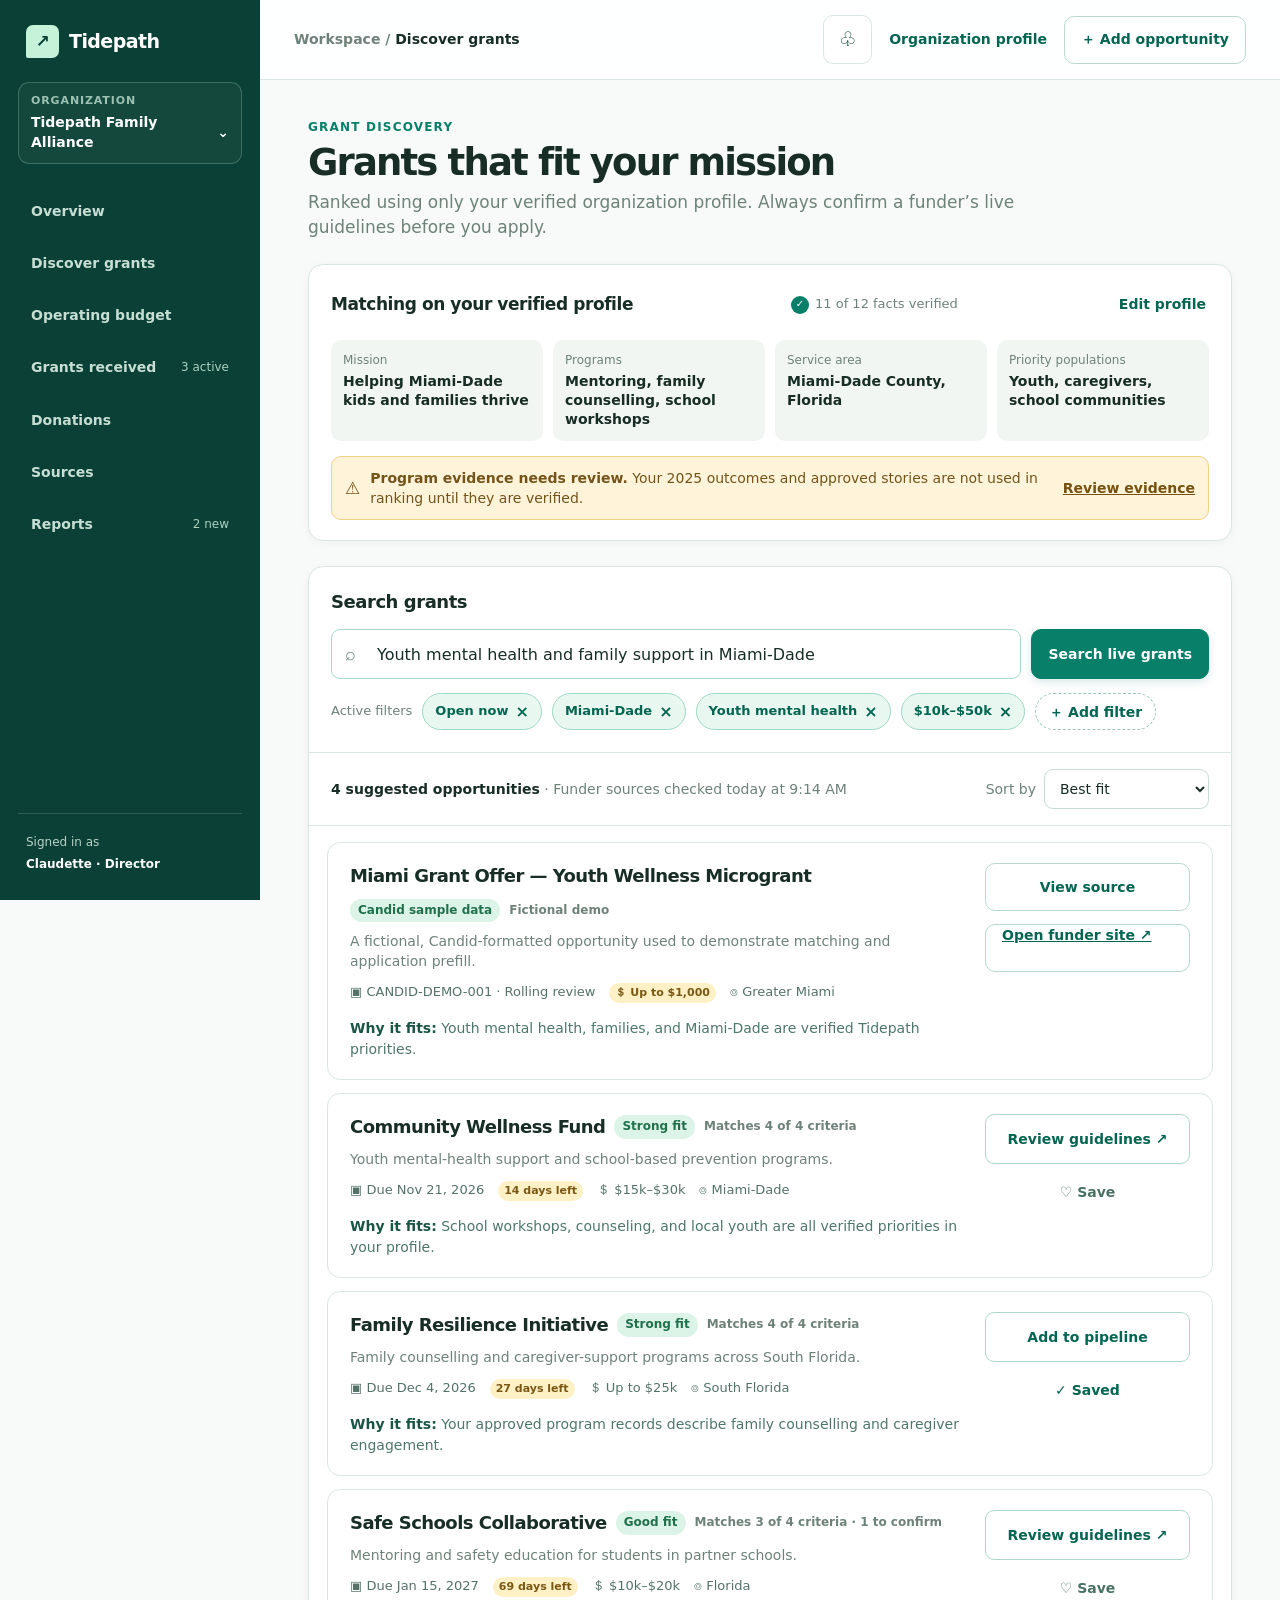
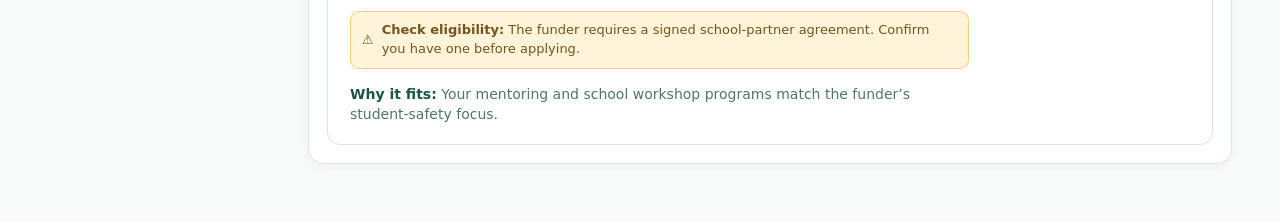
==== commit 8ec83dd6: "Add foundation discovery, operating finances, and approved-draft fill. Search Candid alongside Grant" ====
--- a/index.html
+++ b/index.html
@@ -14,6 +14,7 @@
       .discover-card { overflow:hidden; margin-top:25px; }.search-area { padding:22px; }.search-area h2 { margin:0 0 14px; font-size:18px; letter-spacing:-.025em; }.search-row { display:flex; gap:10px; }.search-box { flex:1; min-width:0; position:relative; }.search-box span { position:absolute; left:14px; top:50%; transform:translateY(-50%); color:var(--muted); font-size:18px; }.search-box input { width:100%; height:50px; padding:0 14px 0 45px; border:1px solid #a9d8c8; border-radius:9px; outline-color:var(--teal); color:var(--ink); background:#fff; font-size:16px; }.filters { display:flex; align-items:center; flex-wrap:wrap; gap:10px; margin-top:14px; }.filter-label { color:var(--muted); font-size:13px; }.chip { display:inline-flex; align-items:center; gap:7px; min-height:37px; padding:0 12px; border:1px solid #9ed9c4; border-radius:20px; background:#e8f8f0; color:var(--teal-dark); font-size:13px; font-weight:700; }.chip button { padding:0; border:0; color:inherit; background:transparent; font-size:16px; line-height:1; }.add-filter { min-height:37px; border:1px dashed #9bc5b5; border-radius:20px; color:var(--teal-dark); background:#fff; padding:0 13px; font-weight:700; }.result-toolbar { display:flex; justify-content:space-between; align-items:center; gap:15px; padding:16px 22px; border-top:1px solid var(--line); border-bottom:1px solid var(--line); color:var(--muted); }.result-toolbar b { color:var(--ink); }.sort { display:flex; align-items:center; gap:8px; }.sort select { height:40px; border:1px solid #c9dcd3; border-radius:9px; color:var(--ink); background:#fff; padding:0 30px 0 11px; }
       .results { display:grid; gap:13px; padding:16px 18px 18px; }.grant { display:grid; grid-template-columns:1fr 205px; gap:16px; padding:20px 22px; border:1px solid var(--line); border-radius:13px; background:#fff; }.grant-name { display:flex; flex-wrap:wrap; gap:9px; align-items:center; }.grant-name h3 { margin:0; font-size:18px; letter-spacing:-.03em; }.fit { border-radius:12px; padding:3px 8px; color:#1f704b; background:#dcf4e7; font-size:12px; font-weight:800; }.criteria { color:var(--muted); font-size:12px; font-weight:600; }.grant-desc { margin:9px 0 0; color:var(--muted); font-size:14px; }.grant-meta { display:flex; flex-wrap:wrap; gap:14px; margin-top:12px; color:#547268; font-size:13px; }.grant-meta span { white-space:nowrap; }.days { border-radius:10px; padding:2px 6px; color:#795714; background:#fff0c5; font-size:11px; font-weight:800; }.why { margin:15px 0 0; color:#4e7769; font-size:14px; }.why b { color:#1b5545; }.grant-actions { display:flex; flex-direction:column; align-items:stretch; gap:13px; }.guidelines { min-height:50px; border:1px solid #afd8c8; border-radius:9px; color:var(--teal-dark); background:#fff; font-weight:750; }.save { border:0; color:#4b7165; background:transparent; padding:5px; font-weight:700; }.save.saved { color:var(--teal-dark); }.eligibility { display:flex; gap:8px; align-items:center; margin-top:14px; padding:9px 11px; border:1px solid var(--amber-line); border-radius:9px; color:#74551d; background:var(--amber); font-size:13px; }.eligibility b { font-weight:800; }
       .overview-head { display:flex; justify-content:space-between; align-items:flex-end; gap:20px; }.overview-head .intro { max-width:630px; }.budget-stats { display:grid; grid-template-columns:repeat(3,1fr); gap:15px; margin-top:25px; }.stat-card { padding:19px; }.stat-card span { color:var(--muted); font-size:13px; }.stat-card strong { display:block; margin-top:6px; font-size:29px; letter-spacing:-.05em; }.stat-card small { display:block; margin-top:3px; color:#477263; font-size:12px; }.budget-grid { display:grid; grid-template-columns:.86fr 1.35fr; gap:20px; margin-top:20px; }.budget-panel { padding:21px; }.budget-panel h2 { margin:0; font-size:18px; letter-spacing:-.025em; }.budget-panel p { margin:5px 0 0; color:var(--muted); font-size:13px; }.period { display:flex; align-items:center; gap:10px; margin-top:18px; padding:12px; border-radius:9px; color:#325b4e; background:#ecf7f1; font-size:13px; }.period strong { display:block; color:var(--ink); }.category { display:grid; grid-template-columns:116px 1fr 98px; gap:13px; align-items:center; padding:14px 0; border-top:1px solid #edf2ef; }.category:first-of-type { margin-top:14px; }.category-name { font-size:13px; font-weight:750; }.track { height:9px; overflow:hidden; border-radius:10px; background:#edf2ef; }.fill { height:100%; border-radius:10px; background:var(--teal); }.fill.warning { background:#d49a28; }.fill.neutral { background:#8abbaa; }.amount { text-align:right; color:var(--muted); font-size:12px; font-variant-numeric:tabular-nums; }.amount b { display:block; color:var(--ink); }.budget-foot { display:flex; justify-content:space-between; gap:12px; margin-top:8px; padding-top:14px; border-top:1px solid var(--line); color:var(--muted); font-size:12px; }.budget-foot strong { color:#795714; }.deadline { display:flex; align-items:center; gap:10px; margin-top:14px; padding:11px; border:1px solid var(--amber-line); border-radius:9px; background:var(--amber); color:#74551d; font-size:13px; }
+      .funding-metrics { grid-template-columns:repeat(4,minmax(0,1fr)); }.summary-link { width:100%; border:1px solid var(--line); color:var(--ink); text-align:left; cursor:pointer; transition:transform .15s ease,border-color .15s ease,box-shadow .15s ease; }.summary-link:hover,.summary-link:focus-visible { transform:translateY(-2px); border-color:#87c9b2; box-shadow:0 5px 16px rgba(16,54,43,.09); outline:0; }.summary-link:focus-visible { box-shadow:0 0 0 3px rgba(8,127,104,.2); }.quarter-scroll { overflow-x:auto; margin-top:12px; }.quarter-table { min-width:1180px; }.quarter-table th:not(:first-child),.quarter-table td:not(:first-child) { text-align:right; white-space:nowrap; }
       .pipeline-banner { display:flex; align-items:center; gap:10px; margin-top:20px; padding:12px 15px; border:1px solid #b8e3ca; border-radius:10px; color:#286249; background:#effbf4; font-size:13px; }.pipeline-banner b { color:#174d39; }.pipeline-dot { width:9px; height:9px; border-radius:50%; background:#31a56c; }
       .intake-progress { display:flex; align-items:center; gap:8px; margin-bottom:19px; color:var(--muted); font-size:12px; }.intake-progress b { color:var(--teal-dark); }.intake-step { padding:6px 9px; border-radius:15px; background:var(--mint); color:var(--teal-dark); font-weight:700; }.intake-layout { display:grid; grid-template-columns:minmax(0,1fr) 300px; gap:20px; align-items:start; margin-top:22px; }.intake-main { display:grid; gap:16px; }.intake-card,.source-aside { padding:20px; }.intake-card h2,.source-aside h3 { margin:0; font-size:18px; }.intake-card>p,.source-aside p { margin:4px 0 16px; color:var(--muted); font-size:13px; }.field-grid { display:grid; grid-template-columns:repeat(2,minmax(0,1fr)); gap:13px; }.field label { display:block; margin-bottom:5px; color:#526a60; font-size:12px; font-weight:700; }.field input,.field select,.field textarea { width:100%; min-height:42px; border:1px solid #cadbd3; border-radius:8px; padding:9px 10px; color:var(--ink); background:#fff; }.field textarea { min-height:76px; resize:vertical; }.field.full { grid-column:1/-1; }.checkline { display:flex; align-items:flex-start; gap:9px; padding:10px 0; border-top:1px solid #edf2ef; color:#526a60; font-size:13px; }.checkline input { accent-color:var(--teal); margin-top:3px; }.category-edit { display:grid; grid-template-columns:1fr 130px 24px; align-items:center; gap:9px; padding:8px 0; border-top:1px solid #edf2ef; }.category-edit input { width:100%; min-height:38px; border:1px solid #cadbd3; border-radius:7px; padding:7px 9px; }.category-edit b { font-size:13px; }.source-aside { position:sticky; top:18px; }.source-link-box { display:block; padding:12px; border:1px solid var(--line); border-radius:9px; color:var(--teal-dark); background:#f9fbfa; font-weight:700; font-size:12px; text-decoration:none; }.source-link-box small { display:block; margin-top:5px; color:var(--muted); font-weight:400; }.review-status { margin-top:13px; padding:10px; border-radius:8px; background:#fff5df; color:#75551b; font-size:12px; }.intake-actions { display:flex; justify-content:space-between; gap:10px; }
       .profile-layout { display:grid; grid-template-columns:220px minmax(0,1fr); gap:20px; align-items:start; margin-top:22px; }.profile-progress { padding:16px; position:sticky; top:18px; }.profile-progress h3 { margin:0; font-size:15px; }.profile-progress p { color:var(--muted); font-size:12px; }.completion-ring { width:72px; height:72px; display:grid; place-items:center; margin:14px 0; border-radius:50%; color:var(--teal-dark); background:conic-gradient(var(--teal) 0 82%,#e6f0eb 82% 100%); font-size:17px; font-weight:800; }.completion-ring span { width:56px; height:56px; display:grid; place-items:center; border-radius:50%; background:#fff; }.profile-section-list { display:grid; gap:4px; margin-top:12px; }.profile-section-link { border:0; border-radius:7px; padding:9px; color:#536d63; background:transparent; text-align:left; font-size:12px; font-weight:650; }.profile-section-link.active { color:var(--teal-dark); background:#edf8f2; }.profile-section-link small { float:right; color:#4b9270; }.profile-editor { display:grid; gap:16px; }.profile-editor-card { padding:20px; }.profile-editor-card h2 { margin:0; font-size:18px; }.profile-editor-card>p { margin:4px 0 16px; color:var(--muted); font-size:13px; }.field-helper { display:flex; justify-content:space-between; gap:8px; margin-top:4px; color:var(--muted); font-size:11px; }.program-grid { display:grid; grid-template-columns:repeat(2,minmax(0,1fr)); gap:11px; }.program-card { padding:13px; border:1px solid #dbe8e1; border-radius:9px; background:#fbfdfc; }.program-card h3 { margin:0; font-size:14px; }.program-card p { margin:4px 0 9px; color:var(--muted); font-size:12px; }.profile-source { display:flex; justify-content:space-between; gap:10px; padding:9px 0; border-top:1px solid #edf2ef; color:#577065; font-size:12px; }.profile-source b { color:var(--ink); }.profile-use { display:grid; grid-template-columns:repeat(3,1fr); gap:10px; }.profile-use-item { padding:12px; border-radius:8px; background:#f2f8f5; }.profile-use-item b { display:block; color:var(--teal-dark); font-size:12px; }.profile-use-item span { display:block; margin-top:3px; color:var(--muted); font-size:11px; }.media-head { display:flex; justify-content:space-between; gap:12px; align-items:flex-start; }.media-grid { display:grid; grid-template-columns:repeat(3,minmax(0,1fr)); gap:11px; }.media-card { overflow:hidden; border:1px solid #dbe8e1; border-radius:9px; background:#fff; }.media-thumb { height:94px; display:flex; align-items:flex-end; padding:10px; color:#fff; background:linear-gradient(135deg,#226c5b,#a9d7b9); font-size:11px; font-weight:750; }.media-thumb.workshop { background:linear-gradient(135deg,#437a9c,#bfdbe7); }.media-thumb.counseling { background:linear-gradient(135deg,#aa6d54,#ecc9a7); }.media-copy { padding:10px; }.media-copy b { display:block; font-size:12px; }.media-copy span { display:block; margin-top:3px; color:var(--muted); font-size:11px; }.media-status { display:inline-block; margin-top:8px; padding:3px 6px; border-radius:9px; color:#276a4e; background:#e5f6eb; font-size:10px; font-weight:700; }
@@ -22,7 +23,7 @@
       .toast { position:fixed; z-index:10; bottom:23px; right:23px; padding:12px 15px; border-radius:9px; color:#fff; background:var(--evergreen); box-shadow:0 12px 30px rgba(6,45,36,.24); opacity:0; pointer-events:none; transform:translateY(8px); transition:.2s; }.toast.show { opacity:1; transform:translateY(0); }.hidden { display:none!important; }
       .gov-source-tabs { display:flex; flex-wrap:wrap; gap:8px; margin:20px 0 17px; }.gov-source-tab { padding:8px 11px; border:1px solid #c6ddd3; border-radius:7px; color:#46675b; background:#fff; font-size:11px; font-weight:800; }.gov-source-tab.active { color:#fff; background:var(--evergreen); border-color:var(--evergreen); }.gov-section { margin-top:24px; }.gov-section h2 { margin:0; font-size:19px; letter-spacing:-.025em; }.gov-info-panel { margin-top:8px; padding:18px; border:1px solid #c8d8d0; border-radius:10px; background:#fff; }.gov-detail-columns { display:grid; grid-template-columns:repeat(2,minmax(0,1fr)); gap:0 34px; }.gov-detail-list { display:grid; grid-template-columns:minmax(134px,.88fr) minmax(0,1.12fr); gap:13px 12px; margin:0; }.gov-detail-list dt { color:#38554a; font-size:12px; font-weight:800; text-align:right; }.gov-detail-list dd { margin:0; color:var(--ink); font-size:12px; line-height:1.38; }.gov-detail-list.single { grid-template-columns:150px 1fr; }.gov-detail-list.single dd { max-width:590px; }.gov-eligibility { margin-top:8px; padding:18px; border:1px solid #c8d8d0; border-radius:10px; background:#fff; }.gov-note { margin:14px 0 0; color:var(--muted); font-size:12px; }
       .stage-tabs { display:flex; flex-wrap:wrap; gap:8px; margin:19px 0; }.stage-tab { border:1px solid #c8ddd4; border-radius:18px; padding:7px 11px; color:#526b61; background:#fff; font-size:12px; font-weight:700; }.stage-tab.active { border-color:var(--teal); color:#fff; background:var(--teal); }.workspace-grid { display:grid; grid-template-columns:minmax(0,1.4fr) 330px; gap:20px; align-items:start; }.source-list,.review-list { display:grid; gap:11px; }.source-card,.review-card { padding:16px; border:1px solid var(--line); border-radius:11px; background:#fff; }.source-card-top,.review-card-top { display:flex; justify-content:space-between; gap:12px; align-items:flex-start; }.source-card h3,.review-card h3 { margin:0; font-size:15px; }.source-card p,.review-card p { margin:4px 0 0; color:var(--muted); font-size:12px; }.source-facts { display:flex; flex-wrap:wrap; gap:7px; margin-top:12px; }.fact-chip { padding:4px 7px; border-radius:12px; color:#2a6954; background:#e9f7ef; font-size:11px; font-weight:650; }.source-meta { margin-top:12px; padding-top:10px; border-top:1px solid #edf2ef; color:#637b71; font-size:11px; }.review-rail { padding:18px; position:sticky; top:18px; }.review-rail h3 { margin:0; font-size:16px; }.review-rail p { color:var(--muted); font-size:12px; }.stack-action { width:100%; margin-top:10px; }.draft-shell { display:grid; grid-template-columns:190px minmax(0,1fr) 255px; gap:16px; align-items:start; }.question-nav { padding:12px; }.question-link { width:100%; border:0; border-radius:8px; padding:11px; color:#536f64; background:transparent; text-align:left; font-size:12px; }.question-link.active { color:#fff; background:var(--teal); }.question-link small { display:block; margin-top:3px; color:inherit; opacity:.82; }.draft-card { padding:20px; }.prompt { padding:13px; border-left:3px solid var(--teal); border-radius:0 9px 9px 0; background:#eff8f3; color:#315f50; font-size:13px; }.draft-meta { display:flex; justify-content:space-between; align-items:center; gap:10px; margin:15px 0 9px; color:var(--muted); font-size:12px; }.draft-text { min-height:240px; width:100%; border:1px solid #cadbd3; border-radius:9px; padding:13px; color:var(--ink); background:#fff; font:14px/1.55 inherit; resize:vertical; }.citation-row { display:flex; flex-wrap:wrap; gap:7px; margin-top:10px; }.citation { padding:5px 7px; border-radius:7px; color:#23644f; background:#e9f7ef; font-size:11px; font-weight:700; }.missing-fact { margin-top:12px; padding:10px; border:1px solid var(--amber-line); border-radius:8px; color:#75551b; background:#fff5df; font-size:12px; }.draft-actions { display:flex; justify-content:flex-end; gap:9px; margin-top:14px; }.grant-table { width:100%; border-collapse:collapse; font-size:12px; }.grant-table th { color:var(--muted); text-align:left; font-weight:700; }.grant-table th,.grant-table td { padding:11px 8px; border-bottom:1px solid #edf2ef; }.grant-table td:last-child,.grant-table th:last-child { text-align:right; }.transaction-status { padding:3px 6px; border-radius:10px; color:#2a7250; background:#e8f7ee; font-size:10px; font-weight:700; }.transaction-status.flag { color:#795714; background:#fff1c9; }.compliance-note { margin-top:14px; padding:11px; border-radius:8px; color:#76551b; background:#fff5df; font-size:12px; }.report-grid { display:grid; grid-template-columns:minmax(0,1.35fr) 320px; gap:20px; align-items:start; }.report-section { padding:20px; }.report-section h2 { margin:0; font-size:18px; }.report-section p { color:var(--muted); font-size:13px; }.report-period { display:flex; justify-content:space-between; gap:10px; margin:14px 0; padding:10px; border-radius:8px; color:#315f50; background:#eff8f3; font-size:12px; }.report-row { display:grid; grid-template-columns:1fr 92px 92px; gap:10px; padding:10px 0; border-top:1px solid #edf2ef; font-size:12px; }.report-row b { text-align:right; }.narrative-box { margin-top:14px; padding:13px; border:1px solid #d8e8df; border-radius:9px; background:#fbfdfc; font-size:13px; line-height:1.55; }.closeout { margin-top:20px; padding:18px; }.closeout h2 { margin:0; font-size:18px; }.closeout-grid { display:grid; grid-template-columns:repeat(3,1fr); gap:10px; margin-top:13px; }.closeout-item { padding:12px; border-radius:8px; background:#f4f8f6; }.closeout-item span { display:block; color:var(--muted); font-size:11px; }.closeout-item b { display:block; margin-top:3px; font-size:13px; }
-      @media (max-width:1050px) { .profile-facts { grid-template-columns:repeat(2,1fr); }.budget-grid,.overview-discovery { grid-template-columns:1fr; }.intake-layout { grid-template-columns:1fr; }.source-aside { position:static; } } @media (max-width:900px) { .app { grid-template-columns:1fr; }.sidebar { display:none; }.screen { padding:30px 24px 50px; } } @media (max-width:650px) { .topbar { height:auto; min-height:72px; padding:12px 17px; }.top-actions { gap:8px; }.top-actions .text-button { display:none; }.bell { width:42px; height:42px; }.outline-button,.solid-button { min-height:42px; padding:0 11px; }.screen { padding:28px 16px 42px; }.page-title { font-size:31px; }.intro { font-size:15px; }.card-heading { align-items:flex-start; }.profile-facts,.budget-stats,.field-grid,.gov-detail-columns { grid-template-columns:1fr; }.gov-detail-list,.gov-detail-list.single { grid-template-columns:1fr; gap:3px; }.gov-detail-list dt { margin-top:8px; text-align:left; }.search-row,.overview-head { display:block; }.search-row .solid-button,.overview-head .solid-button { width:100%; margin-top:10px; }.grant { grid-template-columns:1fr; padding:17px; }.grant-actions { flex-direction:row; align-items:center; }.guidelines { flex:1; }.category { grid-template-columns:88px 1fr; }.amount { grid-column:2; text-align:left; }.result-toolbar { align-items:flex-start; flex-direction:column; }.budget-foot { flex-direction:column; }.overview-search { display:block; }.overview-search button { width:100%; margin-top:7px; }.mini-grant-top { align-items:center; }.field.full { grid-column:auto; }.category-edit { grid-template-columns:1fr 110px 20px; } }
+      @media (max-width:1050px) { .profile-facts { grid-template-columns:repeat(2,1fr); }.funding-metrics { grid-template-columns:repeat(2,minmax(0,1fr)); }.budget-grid,.overview-discovery { grid-template-columns:1fr; }.intake-layout { grid-template-columns:1fr; }.source-aside { position:static; } } @media (max-width:900px) { .app { grid-template-columns:1fr; }.sidebar { display:none; }.screen { padding:30px 24px 50px; } } @media (max-width:650px) { .topbar { height:auto; min-height:72px; padding:12px 17px; }.top-actions { gap:8px; }.top-actions .text-button { display:none; }.bell { width:42px; height:42px; }.outline-button,.solid-button { min-height:42px; padding:0 11px; }.screen { padding:28px 16px 42px; }.page-title { font-size:31px; }.intro { font-size:15px; }.card-heading { align-items:flex-start; }.profile-facts,.budget-stats,.funding-metrics,.field-grid,.gov-detail-columns { grid-template-columns:1fr; }.gov-detail-list,.gov-detail-list.single { grid-template-columns:1fr; gap:3px; }.gov-detail-list dt { margin-top:8px; text-align:left; }.search-row,.overview-head { display:block; }.search-row .solid-button,.overview-head .solid-button { width:100%; margin-top:10px; }.grant { grid-template-columns:1fr; padding:17px; }.grant-actions { flex-direction:row; align-items:center; }.guidelines { flex:1; }.category { grid-template-columns:88px 1fr; }.amount { grid-column:2; text-align:left; }.result-toolbar { align-items:flex-start; flex-direction:column; }.budget-foot { flex-direction:column; }.overview-search { display:block; }.overview-search button { width:100%; margin-top:7px; }.mini-grant-top { align-items:center; }.field.full { grid-column:auto; }.category-edit { grid-template-columns:1fr 110px 20px; } }
       .portal-handoff { display:grid; grid-template-columns:minmax(0,1fr) auto auto; gap:8px; align-items:end; margin-top:14px; padding:12px; border:1px solid #d6e7de; border-radius:9px; background:#f9fcfa; }.portal-handoff .field { min-width:0; }.portal-handoff button { min-height:42px; }.portal-note { grid-column:1/-1; color:var(--muted); font-size:11px; }
       .agent-modal { position:fixed; z-index:20; inset:0; display:grid; place-items:center; padding:22px; background:rgba(6,45,36,.42); }.agent-window { width:min(980px,100%); max-height:92vh; overflow:auto; border-radius:15px; background:#f7faf8; box-shadow:0 24px 65px rgba(5,37,29,.33); }.agent-topbar { display:flex; justify-content:space-between; gap:12px; align-items:center; padding:15px 19px; border-bottom:1px solid var(--line); background:#fff; }.agent-topbar h2 { margin:0; font-size:16px; }.agent-topbar span { color:var(--muted); font-size:12px; }.agent-main { display:grid; grid-template-columns:245px minmax(0,1fr); gap:0; }.agent-activity { padding:18px; border-right:1px solid var(--line); background:#fbfdfc; }.agent-activity h3 { margin:0; font-size:14px; }.agent-step { display:flex; gap:8px; align-items:flex-start; padding:12px 0; border-top:1px solid #edf2ef; color:var(--muted); font-size:12px; }.agent-step:first-of-type { margin-top:10px; }.agent-step i { width:16px; height:16px; flex:0 0 auto; display:grid; place-items:center; border-radius:50%; color:#fff; background:#b5c9c0; font-size:9px; font-style:normal; }.agent-step.complete { color:#356c57; }.agent-step.complete i { background:var(--teal); }.agent-step.current { color:var(--teal-dark); font-weight:700; }.agent-step.current i { background:#d69d2b; }.agent-form { padding:20px; }.agent-form h3 { margin:0; font-size:17px; }.agent-form p { margin:4px 0 15px; color:var(--muted); font-size:12px; }.agent-field { padding:11px 0; border-top:1px solid #edf2ef; }.agent-field label { display:block; margin-bottom:5px; color:#46655a; font-size:11px; font-weight:750; }.agent-value { padding:9px; border:1px solid #d8e5de; border-radius:7px; background:#fff; color:#253d34; font-size:12px; line-height:1.45; white-space:pre-wrap; }.agent-bottom { display:flex; justify-content:space-between; gap:10px; align-items:center; margin-top:15px; padding:11px; border-radius:8px; color:#75551b; background:#fff5df; font-size:12px; }.agent-actions { display:flex; justify-content:flex-end; gap:9px; margin-top:15px; }.agent-actions .solid-button[disabled] { opacity:.5; cursor:not-allowed; }.agent-approved { color:#246449; background:#e9f7ee; }.agent-approved .agent-step.current i { background:var(--teal); }
     </style>
@@ -31,10 +32,13 @@
 #confirm-intake { font-size: 0; }
 #confirm-intake::after { content: "Confirm rules & open Grant Writer"; font-size: 16px; }
 </style>
+<style>
+.quarter-statuses{display:flex;flex-wrap:wrap;gap:8px;margin:15px 0}.quarter-status{padding:6px 9px;border:1px solid var(--line);border-radius:8px;background:#f8fbf9;color:#49695d;font-size:11px;font-weight:750}.quarter-status.complete{border-color:#bce7cd;background:#eaf8ef;color:#246449}.quarter-status.in-progress{border-color:#f0d28f;background:#fff6e3;color:#785719}.quarter-variance-grid{display:grid;grid-template-columns:repeat(4,minmax(0,1fr));gap:9px;margin:0 0 15px}.quarter-variance{padding:11px;border:1px solid var(--line);border-radius:9px;background:#fbfdfc}.quarter-variance span{display:block;color:var(--muted);font-size:10px;font-weight:750}.quarter-variance strong{display:block;margin:4px 0;color:var(--ink);font-size:15px}.quarter-variance small{display:block;color:#5e766c;font-size:10px;line-height:1.4}.quarter-variance.complete{border-color:#bce7cd;background:#f1faf4}.quarter-variance.in-progress{border-color:#f0d28f;background:#fffaf0}.budget-health{display:grid;grid-template-columns:1fr 1fr;gap:12px;margin:14px 0}.budget-health-card{padding:14px;border:1px solid var(--line);border-radius:10px;background:#fbfdfc}.budget-health-card.shortfall{border-color:var(--amber-line);background:var(--amber)}.budget-health-card span{display:block;color:var(--muted);font-size:11px;font-weight:750}.budget-health-card strong{display:block;margin-top:4px;font-size:20px;letter-spacing:-.035em}.budget-health-card small{display:block;margin-top:4px;color:#526d62;font-size:11px;line-height:1.4}.quarter-table{min-width:1250px}.quarter-table thead tr:first-child th{text-align:center;background:#f6faf7}.quarter-table thead tr:first-child th:first-child{text-align:left}.quarter-table thead tr:first-child th:not(:first-child){border-left:2px solid #cbdcd3}.quarter-table thead tr:nth-child(2) th:nth-child(3),.quarter-table thead tr:nth-child(2) th:nth-child(5),.quarter-table thead tr:nth-child(2) th:nth-child(7),.quarter-table thead tr:nth-child(2) th:nth-child(9){border-left:2px solid #cbdcd3}.quarter-table tbody td:nth-child(2),.quarter-table tbody td:nth-child(4),.quarter-table tbody td:nth-child(6),.quarter-table tbody td:nth-child(8),.quarter-table tbody td:nth-child(10){border-left:2px solid #cbdcd3}.quarter-table tbody tr:last-child{background:#f6faf7;font-weight:800}.quarter-table tbody tr:last-child td{border-top:2px solid #cbdcd3}.funding-metrics{grid-template-columns:repeat(5,minmax(0,1fr))}@media(max-width:1050px){.quarter-variance-grid{grid-template-columns:repeat(2,minmax(0,1fr))}.funding-metrics{grid-template-columns:repeat(2,minmax(0,1fr))}}@media(max-width:650px){.budget-health,.quarter-variance-grid,.funding-metrics{grid-template-columns:1fr}}
+</style>
 </head>
   <body>
     <div class="app">
-      <aside class="sidebar"><div class="brand"><span class="brand-mark">↗</span>Tidepath</div><div class="org-switch"><div class="org-label">Organization</div><div class="org-name"><span>Tidepath Family Alliance</span><span>⌄</span></div></div><nav class="nav" aria-label="Main navigation"><button class="nav-button" data-view="overview">Overview</button><button class="nav-button active" data-view="discover">Discover grants</button><button class="nav-button" data-view="grants">My grants <span class="nav-meta">3 active</span></button><button class="nav-button" data-view="sources">Sources</button><button class="nav-button" data-view="reports">Reports <span class="nav-meta">2 new</span></button></nav><div class="account">Signed in as<strong>Claudette · Director</strong></div></aside>
+      <aside class="sidebar"><a class="brand" href="index.html?view=overview" style="text-decoration:none" aria-label="Tidepath home — Overview"><span class="brand-mark">↗</span>Tidepath</a><div class="org-switch"><div class="org-label">Organization</div><div class="org-name"><span>Tidepath Family Alliance</span><span>⌄</span></div></div><nav class="nav" aria-label="Main navigation"><button class="nav-button" data-view="overview">Overview</button><button class="nav-button" data-view="discover">Discover grants</button><button class="nav-button" data-view="operating-budget">Operating budget</button><button class="nav-button" data-view="grants">Grants received <span class="nav-meta">3 active</span></button><button class="nav-button" data-view="donations">Donations</button><button class="nav-button" data-view="sources">Sources</button><button class="nav-button" data-view="reports">Reports <span class="nav-meta">2 new</span></button></nav><div class="account">Signed in as<strong>Claudette · Director</strong></div></aside>
       <main><header class="topbar"><div class="crumb">Workspace / <b id="crumb">Discover grants</b></div><div class="top-actions"><button class="bell" aria-label="Notifications">♧</button><button class="text-button" id="profile-button">Organization profile</button><button class="outline-button" id="add-opportunity">＋ Add opportunity</button></div></header>
         <section class="screen" id="discover-view"><div class="eyebrow">Grant discovery</div><h1 class="page-title">Grants that fit your mission</h1><p class="intro">Ranked using only your verified organization profile. Always confirm a funder’s live guidelines before you apply.</p>
           <section class="card profile-card" id="profile-card"><div class="card-heading"><h2>Matching on your verified profile</h2><div class="verified-summary"><span class="shield">✓</span> 11 of 12 facts verified</div><button class="text-button">Edit profile</button></div><div class="profile-facts"><div class="profile-fact"><span>Mission</span><b>Helping Miami-Dade kids and families thrive</b></div><div class="profile-fact"><span>Programs</span><b>Mentoring, family counselling, school workshops</b></div><div class="profile-fact"><span>Service area</span><b>Miami-Dade County, Florida</b></div><div class="profile-fact"><span>Priority populations</span><b>Youth, caregivers, school communities</b></div></div><div class="warning"><span class="warning-mark">⚠</span><div class="warning-copy"><b>Program evidence needs review.</b> Your 2025 outcomes and approved stories are not used in ranking until they are verified.</div><a href="#">Review evidence</a></div></section>
@@ -62,10 +66,30 @@
       const toast = document.getElementById('toast');
       function notify(message) { toast.textContent = message; toast.classList.add('show'); clearTimeout(window.toastTimer); window.toastTimer = setTimeout(() => toast.classList.remove('show'), 2600); }
       const discoverView = document.getElementById('discover-view'); const overviewView = document.getElementById('overview-view'); const crumb = document.getElementById('crumb');
-      const overviewDiscovery = overviewView.querySelector('.overview-discovery'); const profileList = overviewDiscovery.querySelector('.profile-list'); if (profileList) profileList.remove(); overviewDiscovery.style.gridTemplateColumns = '1fr'; const budgetStats = overviewView.querySelector('.budget-stats'); const budgetGrid = overviewView.querySelector('.budget-grid'); overviewView.insertBefore(budgetStats, overviewDiscovery); overviewView.insertBefore(budgetGrid, overviewDiscovery);
-      const views = { overview:overviewView, discover:discoverView, intake:document.getElementById('intake-view'), profile:document.getElementById('profile-view'), sources:document.getElementById('sources-view'), draft:document.getElementById('draft-view'), grants:document.getElementById('grants-view'), reports:document.getElementById('reports-view') };
-      function showView(name, label) { Object.values(views).forEach(view => view.classList.add('hidden')); views[name].classList.remove('hidden'); crumb.textContent = label || ({overview:'Overview',discover:'Discover grants',intake:'Funder intake',profile:'Organization profile',sources:'Sources',draft:'Application draft',grants:'My grants',reports:'Reports'}[name]); document.querySelectorAll('.nav-button').forEach(button => button.classList.toggle('active', button.dataset.view === name)); window.scrollTo({top:0,behavior:'smooth'}); }
+      const overviewDiscovery = overviewView.querySelector('.overview-discovery'); const profileList = overviewDiscovery.querySelector('.profile-list'); if (profileList) profileList.remove(); overviewDiscovery.style.gridTemplateColumns = '1fr'; const budgetStats = overviewView.querySelector('.budget-stats'); const budgetGrid = overviewView.querySelector('.budget-grid'); budgetGrid.remove(); budgetStats.remove();
+      const portfolioFunding = document.createElement('section'); portfolioFunding.className = 'card report-section'; portfolioFunding.style.marginTop = '20px'; portfolioFunding.innerHTML = `<div class="card-heading"><div><h2>Organization-wide budget & funding</h2><p>Annual operating picture across expenses, grants, donations, and remaining need.</p></div><span class="fit">Full funding picture</span></div><div class="budget-stats funding-metrics" style="margin:16px 0"><section class="card stat-card"><span>Annual operating budget</span><strong>$1,240,000</strong><small>From organization profile · FY Jan–Dec</small></section><section class="card stat-card"><span>Grant awards</span><strong>$64,000</strong><small>$28,745 spent · $35,255 remaining</small></section><section class="card stat-card"><span>Donations received</span><strong>$2,450</strong><small>8 mock gifts · demo data</small></section><section class="card stat-card"><span>Annual funding shortfall</span><strong>$890,000</strong><small>Annual budget less $350,000 covered</small></section></div><div class="compliance-note">Mock funding coverage totals $350,000: $64,000 in grant awards, $2,450 in donations, and $283,550 in unrestricted operating funds. That is $45,000 above the $305,000 in Q1–Q2 actual expenses. The unrestricted amount is a demo assumption and should be reconciled to real records.</div>`;
+      const budgetCoveredCard = document.createElement('section'); budgetCoveredCard.className = 'card stat-card'; budgetCoveredCard.innerHTML = `<span>Budget covered to date</span><strong>$350,000</strong><small>28.2% of annual budget · $45,000 above $305,000 actuals</small>`; portfolioFunding.querySelector('.funding-metrics').insertBefore(budgetCoveredCard, portfolioFunding.querySelectorAll('.stat-card')[3]);
+      portfolioFunding.querySelectorAll('.stat-card').forEach((card, index) => { if (index > 2) return; const button = document.createElement('button'); button.type = 'button'; button.className = 'card stat-card summary-link'; button.dataset.view = ['operating-budget','grants','donations'][index]; button.innerHTML = card.innerHTML; button.setAttribute('aria-label', `Open ${['annual operating budget','grants received','donations received'][index]}`); card.replaceWith(button); });
+      const donationsPanel = document.createElement('section'); donationsPanel.className = 'card report-section'; donationsPanel.style.marginTop = '20px'; donationsPanel.innerHTML = `<div class="card-heading"><div><h2>Donations</h2><p>Sample contributed income records · mock data for the demo.</p></div><button class="outline-button" type="button" id="record-donation">＋ Record donation</button></div><table class="grant-table"><thead><tr><th>Date</th><th>Donor</th><th>Designation</th><th>Amount</th></tr></thead><tbody><tr><td>Jan 12</td><td>Community donor A</td><td>General support</td><td>$900</td></tr><tr><td>Feb 4</td><td>Community donor B</td><td>Youth mentoring</td><td>$450</td></tr><tr><td>Mar 18</td><td>Community donor C</td><td>General support</td><td>$300</td></tr><tr><td>Apr 9</td><td>Community donor D</td><td>Family counseling</td><td>$250</td></tr><tr><td>May 21</td><td>Community donor E</td><td>School workshops</td><td>$200</td></tr><tr><td>Jun 2</td><td>Community donor F</td><td>General support</td><td>$150</td></tr><tr><td>Aug 14</td><td>Community donor G</td><td>Youth mentoring</td><td>$100</td></tr><tr><td>Sep 7</td><td>Community donor H</td><td>General support</td><td>$100</td></tr><tr><td><b>Mock donations total</b></td><td colspan="2">8 sample gifts</td><td><b>$2,450</b></td></tr></tbody></table><p class="compliance-note">Replace these illustrative entries with Tidepath’s actual donation records before using the shortfall figure for planning.</p>`;
+      overviewView.insertBefore(portfolioFunding, overviewDiscovery);
+      const donationsView = document.createElement('section'); donationsView.className = 'screen hidden'; donationsView.id = 'donations-view'; donationsView.innerHTML = `<div class="overview-head"><div><div class="eyebrow">Organization income</div><h1 class="page-title">Donations received</h1><p class="intro">Track contributed income alongside grant funding. Demo entries are clearly marked as mock data.</p></div></div>`; donationsView.appendChild(donationsPanel); document.querySelector('main').appendChild(donationsView);
+      const operatingBudgetView = document.createElement('section'); operatingBudgetView.className = 'screen hidden'; operatingBudgetView.id = 'operating-budget-view'; operatingBudgetView.innerHTML = `<div class="overview-head"><div><div class="eyebrow">Organization finances · Mock data</div><h1 class="page-title">Annual operating budget</h1><p class="intro">Organization-wide budget plan by expense category, separate from grant-restricted budgets.</p></div><span class="fit">FY 2026 · Jan–Dec</span></div><section class="card report-section" style="margin-top:22px"><div class="card-heading"><div><h2>Quarterly budget vs. actual</h2><p>Budgeted and actual expenses for each quarter, by operating category.</p></div><span class="fit">$1,240,000 annual budget</span></div><div class="quarter-scroll"><table class="grant-table quarter-table"><thead><tr><th>Operating category</th><th>Q1 budgeted</th><th>Q1 actual</th><th>Q2 budgeted</th><th>Q2 actual</th><th>Q3 budgeted</th><th>Q3 actual</th><th>Q4 budgeted</th><th>Q4 actual</th><th>Annual budget</th><th>Annual actual</th></tr></thead><tbody><tr><td>Personnel salaries</td><td>$190,000</td><td>$125,000</td><td>$190,000</td><td>$130,000</td><td>$190,000</td><td>$140,000</td><td>$190,000</td><td>$125,000</td><td>$760,000</td><td>$520,000</td></tr><tr><td>Benefits and payroll taxes</td><td>$36,250</td><td>$24,000</td><td>$36,250</td><td>$25,000</td><td>$36,250</td><td>$27,000</td><td>$36,250</td><td>$24,000</td><td>$145,000</td><td>$100,000</td></tr><tr><td>Program expenses</td><td>$28,000</td><td>$16,000</td><td>$28,000</td><td>$18,000</td><td>$28,000</td><td>$20,000</td><td>$28,000</td><td>$18,000</td><td>$112,000</td><td>$72,000</td></tr><tr><td>Occupancy and utilities</td><td>$19,500</td><td>$13,000</td><td>$19,500</td><td>$13,500</td><td>$19,500</td><td>$14,000</td><td>$19,500</td><td>$13,500</td><td>$78,000</td><td>$54,000</td></tr><tr><td>Transportation</td><td>$10,500</td><td>$7,000</td><td>$10,500</td><td>$7,500</td><td>$10,500</td><td>$8,500</td><td>$10,500</td><td>$8,000</td><td>$42,000</td><td>$31,000</td></tr><tr><td>Insurance and professional services</td><td>$9,500</td><td>$6,000</td><td>$9,500</td><td>$6,000</td><td>$9,500</td><td>$6,500</td><td>$9,500</td><td>$5,500</td><td>$38,000</td><td>$24,000</td></tr><tr><td>Technology and administration</td><td>$8,750</td><td>$5,000</td><td>$8,750</td><td>$5,500</td><td>$8,750</td><td>$6,000</td><td>$8,750</td><td>$5,500</td><td>$35,000</td><td>$22,000</td></tr><tr><td>Evaluation and staff training</td><td>$7,500</td><td>$4,000</td><td>$7,500</td><td>$4,500</td><td>$7,500</td><td>$5,000</td><td>$7,500</td><td>$4,500</td><td>$30,000</td><td>$18,000</td></tr><tr><td><b>Total</b></td><td><b>$310,000</b></td><td><b>$200,000</b></td><td><b>$310,000</b></td><td><b>$210,000</b></td><td><b>$310,000</b></td><td><b>$227,000</b></td><td><b>$310,000</b></td><td><b>$204,000</b></td><td><b>$1,240,000</b></td><td><b>$841,000</b></td></tr></tbody></table></div><div class="compliance-note">All figures on this screen are mock data for the demo. Quarterly actuals are illustrative and should be replaced with imported accounting records.</div></section>`; document.querySelector('main').appendChild(operatingBudgetView);
+      const operatingBudgetCard = operatingBudgetView.querySelector('.report-section'); operatingBudgetCard.innerHTML = `<div class="card-heading"><div><h2>Quarterly budget vs. actual</h2><p>FY 2026 operating expense plan by category. Q1 is closed; Q2 is in progress. No Q3 or Q4 actuals are entered.</p></div><span class="fit">$1,240,000 annual budget</span></div><div class="quarter-statuses"><span class="quarter-status complete">Q1 · Complete</span><span class="quarter-status in-progress">Q2 · In progress</span><span class="quarter-status">Q3 · Not started</span><span class="quarter-status">Q4 · Not started</span></div><div class="budget-health"><div class="budget-health-card"><span>Expense budget position · year to date</span><strong>$715,000 remaining</strong><small>$525,000 actual expenses to date against $1,240,000 annual budget. Q1 and Q2 actuals are spending; this is separate from funding secured.</small></div><div class="budget-health-card shortfall"><span>Annual funding shortfall</span><strong>$1,173,550</strong><small>Annual operating budget less $64,000 in grant awards and $2,450 in mock donations. Funding secured is not the same as expenses paid.</small></div></div><div class="quarter-scroll"><table class="grant-table quarter-table"><thead><tr><th rowspan="2">Operating category</th><th colspan="2">Q1 · Complete</th><th colspan="2">Q2 · In progress</th><th colspan="2">Q3 · Not started</th><th colspan="2">Q4 · Not started</th><th colspan="2">Full year</th></tr><tr><th>Budgeted</th><th>Actual</th><th>Budgeted</th><th>Actual to date</th><th>Budgeted</th><th>Actual</th><th>Budgeted</th><th>Actual</th><th>Budgeted</th><th>Actual to date</th></tr></thead><tbody><tr><td>Personnel salaries</td><td>$190,000</td><td>$125,000</td><td>$190,000</td><td>$100,000</td><td>$190,000</td><td>—</td><td>$190,000</td><td>—</td><td>$760,000</td><td>$225,000</td></tr><tr><td>Benefits and payroll taxes</td><td>$36,250</td><td>$36,000</td><td>$36,250</td><td>$30,000</td><td>$36,250</td><td>—</td><td>$36,250</td><td>—</td><td>$145,000</td><td>$66,000</td></tr><tr><td>Program expenses</td><td>$28,000</td><td>$26,000</td><td>$28,000</td><td>$22,000</td><td>$28,000</td><td>—</td><td>$28,000</td><td>—</td><td>$112,000</td><td>$48,000</td></tr><tr><td>Occupancy and utilities</td><td>$19,500</td><td>$24,000</td><td>$19,500</td><td>$20,000</td><td>$19,500</td><td>—</td><td>$19,500</td><td>—</td><td>$78,000</td><td>$44,000</td></tr><tr><td>Transportation</td><td>$10,500</td><td>$19,000</td><td>$10,500</td><td>$12,000</td><td>$10,500</td><td>—</td><td>$10,500</td><td>—</td><td>$42,000</td><td>$31,000</td></tr><tr><td>Insurance and professional services</td><td>$9,500</td><td>$17,000</td><td>$9,500</td><td>$14,000</td><td>$9,500</td><td>—</td><td>$9,500</td><td>—</td><td>$38,000</td><td>$31,000</td></tr><tr><td>Technology and administration</td><td>$8,750</td><td>$14,000</td><td>$8,750</td><td>$12,000</td><td>$8,750</td><td>—</td><td>$8,750</td><td>—</td><td>$35,000</td><td>$26,000</td></tr><tr><td>Evaluation and staff training</td><td>$7,500</td><td>$44,000</td><td>$7,500</td><td>$20,000</td><td>$7,500</td><td>—</td><td>$7,500</td><td>—</td><td>$30,000</td><td>$64,000</td></tr><tr><td><b>Total</b></td><td><b>$310,000</b></td><td><b>$305,000</b></td><td><b>$310,000</b></td><td><b>$220,000</b></td><td><b>$310,000</b></td><td><b>—</b></td><td><b>$310,000</b></td><td><b>—</b></td><td><b>$1,240,000</b></td><td><b>$525,000</b></td></tr></tbody></table></div><div class="compliance-note">Illustrative demo data only. Q1 actuals total $305,000 and Q2 actuals to date total $220,000; Q3–Q4 actuals are blank because those quarters have not started. Funding secured ($66,450) is income committed or received; quarterly actuals are expenses paid, so the two figures measure different things.</div>`;
+      const quarterTable = operatingBudgetCard.querySelector('.quarter-table'); const reorderCells = (row, order) => { const cells = [...row.children]; order.forEach(index => row.appendChild(cells[index])); }; reorderCells(quarterTable.tHead.rows[0], [0,5,1,2,3,4]); reorderCells(quarterTable.tHead.rows[1], [8,9,0,1,2,3,4,5,6,7]); [...quarterTable.tBodies[0].rows].forEach(row => reorderCells(row, [0,9,10,1,2,3,4,5,6,7,8]));
+      const quarterBadges = operatingBudgetCard.querySelectorAll('.quarter-status'); quarterBadges[1].className = 'quarter-status in-progress'; quarterBadges[1].textContent = 'Q2 · In progress'; quarterBadges[2].textContent = 'Q3 · Not started'; quarterBadges[3].textContent = 'Q4 · Not started';
+      const quarterVariance = document.createElement('div'); quarterVariance.className = 'quarter-variance-grid'; quarterVariance.setAttribute('aria-label','Quarterly budget position'); quarterVariance.innerHTML = `<div class="quarter-variance complete"><span>Q1 · Closed</span><strong>$110,000 under budget</strong><small>$200,000 actual of $310,000 budgeted.</small></div><div class="quarter-variance in-progress"><span>Q2 · In progress</span><strong>$205,000 budget remaining</strong><small>$105,000 actual to date of $310,000 budgeted.</small></div><div class="quarter-variance"><span>Q3 · Not started</span><strong>$310,000 budgeted</strong><small>Actuals not entered; variance not calculated.</small></div><div class="quarter-variance"><span>Q4 · Not started</span><strong>$310,000 budgeted</strong><small>Actuals not entered; variance not calculated.</small></div>`; quarterBadges[3].after(quarterVariance);
+      const quarterHeaders = quarterTable.tHead.rows[0].cells; quarterHeaders[1].textContent = 'Year to date'; quarterHeaders[2].textContent = 'Q1 · Complete'; quarterHeaders[3].textContent = 'Q2 · In progress'; quarterHeaders[4].textContent = 'Q3 · Not started'; quarterHeaders[5].textContent = 'Q4 · Not started'; quarterTable.tHead.rows[1].cells[1].textContent = 'Actual to date';
+      const q1Actuals = [125000,24000,16000,13000,7000,6000,5000,4000]; const q2Actuals = [65000,12000,9000,6500,4000,3000,3000,2500]; const fullYearActuals = q1Actuals.map((value,index) => value + q2Actuals[index]); const actualRows = [...quarterTable.tBodies[0].rows]; actualRows.slice(0,-1).forEach((row,index) => { row.cells[1].textContent = '$' + (Number(row.cells[3].textContent.replace(/[^0-9]/g,'')) * 2).toLocaleString('en-US'); row.cells[2].textContent = '$' + fullYearActuals[index].toLocaleString('en-US'); row.cells[4].textContent = '$' + q1Actuals[index].toLocaleString('en-US'); row.cells[6].textContent = '$' + q2Actuals[index].toLocaleString('en-US'); row.cells[8].textContent = '—'; row.cells[10].textContent = '—'; });
+      const actualTotal = actualRows[actualRows.length-1]; actualTotal.cells[1].innerHTML = '<b>$620,000</b>'; actualTotal.cells[2].innerHTML = '<b>$305,000</b>'; actualTotal.cells[4].innerHTML = '<b>$200,000</b>'; actualTotal.cells[6].innerHTML = '<b>$105,000</b>'; actualTotal.cells[8].innerHTML = '<b>—</b>'; actualTotal.cells[10].innerHTML = '<b>—</b>'; operatingBudgetCard.querySelector('.budget-health-card strong').textContent = '$315,000 remaining'; operatingBudgetCard.querySelector('.budget-health-card small').textContent = '$305,000 actual expenses against $620,000 budgeted through Q2. $935,000 of the annual $1,240,000 budget remains unspent.'; operatingBudgetCard.querySelector('.card-heading p').textContent = 'FY 2026 operating expense plan by category. Q1 is complete; Q2 is in progress; no Q3 or Q4 actuals are entered.'; operatingBudgetCard.querySelector('.compliance-note').textContent = 'Illustrative demo data only. Q1 actuals total $200,000 and Q2 actuals to date total $105,000, for $305,000 year to date. Listed grant awards and donations total $66,450, leaving $238,550 of paid or payable expenses to reconcile to other sources or bills. Q3–Q4 actuals have not been entered.'; operatingBudgetView.querySelector('.overview-head .fit').textContent = 'FY 2026 · Demo snapshot';
+      operatingBudgetCard.querySelector('.budget-health-card span').textContent = 'Year-to-date expense budget position'; operatingBudgetCard.querySelectorAll('.budget-health-card')[1].querySelector('strong').textContent = '$890,000'; operatingBudgetCard.querySelectorAll('.budget-health-card')[1].querySelector('small').textContent = '$1,240,000 annual budget less $350,000 mock funding coverage. This exceeds $305,000 year-to-date actuals by $45,000; unrestricted funding is a demo assumption pending reconciliation.';
+      const grantCategoryPanel = document.createElement('section'); grantCategoryPanel.className = 'card report-section'; grantCategoryPanel.style.marginTop = '20px'; grantCategoryPanel.innerHTML = `<div class="card-heading"><div><h2>Grant-restricted budget by category</h2><p>Includes all 3 active grants. Two grants still need category budgets entered.</p></div></div><table class="grant-table"><thead><tr><th>Budget category</th><th>Approved budget</th><th>Spent</th><th>Remaining</th></tr></thead><tbody><tr><td>Staff · Youth Wellness Grant</td><td>$10,000</td><td>$4,650</td><td>$5,350</td></tr><tr><td>Program supplies · Youth Wellness Grant</td><td>$4,000</td><td>$2,495</td><td>$1,505</td></tr><tr><td>Transportation · Youth Wellness Grant</td><td>$3,000</td><td>$1,600</td><td>$1,400</td></tr><tr><td>Evaluation · Youth Wellness Grant</td><td>$3,000</td><td>$0</td><td>$3,000</td></tr><tr><td>Category detail not entered · 2 other active grants</td><td>$44,000</td><td>$20,000</td><td>$24,000</td></tr><tr><td><b>All active grant awards</b></td><td><b>$64,000</b></td><td><b>$28,745</b></td><td><b>$35,255</b></td></tr></tbody></table>`; const grantsView = document.getElementById('grants-view'); grantsView.insertBefore(grantCategoryPanel, grantsView.querySelector('.workspace-grid'));
+      const grantReportsPanel = document.createElement('section'); grantReportsPanel.className = 'card report-section'; grantReportsPanel.style.marginTop = '20px'; grantReportsPanel.innerHTML = `<div class="card-heading"><div><h2>Reports by grant</h2><p>Expand a grant to review its report schedule, financial detail, and setup status.</p></div><span class="fit">3 active grants</span></div><details style="margin-top:14px;border:1px solid var(--line);border-radius:10px;background:#fff"><summary style="display:flex;justify-content:space-between;align-items:center;gap:14px;padding:15px;cursor:pointer"><span><b>Youth Wellness Grant</b><small style="display:block;margin-top:4px;color:var(--muted)">Community Wellness Fund · Jul 1, 2026 – Jun 30, 2027</small></span><span class="fit">Q1 report draft ready</span></summary><div style="padding:0 15px 15px;border-top:1px solid var(--line)"><p><b>Reporting period:</b> Jul 1 – Sep 30, 2026 · <b>Due:</b> Oct 15, 2026</p><table class="grant-table"><thead><tr><th>Category</th><th>Approved</th><th>Spent</th><th>Remaining</th></tr></thead><tbody><tr><td>Staff</td><td>$10,000</td><td>$4,650</td><td>$5,350</td></tr><tr><td>Program supplies</td><td>$4,000</td><td>$2,495</td><td>$1,505</td></tr><tr><td>Transportation</td><td>$3,000</td><td>$1,600</td><td>$1,400</td></tr><tr><td>Evaluation</td><td>$3,000</td><td>$0</td><td>$3,000</td></tr><tr><td><b>Total</b></td><td><b>$20,000</b></td><td><b>$8,745</b></td><td><b>$11,255</b></td></tr></tbody></table><p class="compliance-note">Narrative outcome totals still need staff input before approval.</p></div></details><details style="margin-top:9px;border:1px solid var(--line);border-radius:10px;background:#fff"><summary style="display:flex;justify-content:space-between;align-items:center;gap:14px;padding:15px;cursor:pointer"><span><b>Family Resilience Initiative</b><small style="display:block;margin-top:4px;color:var(--muted)">Award record · report schedule not yet configured</small></span><span class="days">Setup needed</span></summary><div style="padding:0 15px 15px;border-top:1px solid var(--line)"><p>Report period, due dates, approved categories, and grant-specific spending totals are not recorded in this demo. Add the award terms before preparing a funder report.</p></div></details><details style="margin-top:9px;border:1px solid var(--line);border-radius:10px;background:#fff"><summary style="display:flex;justify-content:space-between;align-items:center;gap:14px;padding:15px;cursor:pointer"><span><b>Safe Schools Collaborative</b><small style="display:block;margin-top:4px;color:var(--muted)">Award record · report schedule not yet configured</small></span><span class="days">Setup needed</span></summary><div style="padding:0 15px 15px;border-top:1px solid var(--line)"><p>Report period, due dates, approved categories, and grant-specific spending totals are not recorded in this demo. Add the award terms before preparing a funder report.</p></div></details>`; grantsView.appendChild(grantReportsPanel);
+      const views = { overview:overviewView, discover:discoverView, intake:document.getElementById('intake-view'), profile:document.getElementById('profile-view'), sources:document.getElementById('sources-view'), draft:document.getElementById('draft-view'), grants:grantsView, donations:donationsView, 'operating-budget':operatingBudgetView, reports:document.getElementById('reports-view') };
+      function showView(name, label) { Object.values(views).forEach(view => view.classList.add('hidden')); views[name].classList.remove('hidden'); crumb.textContent = label || ({overview:'Overview',discover:'Discover grants',intake:'Funder intake',profile:'Organization profile',sources:'Sources',draft:'Application draft',grants:'Grants received',donations:'Donations','operating-budget':'Operating budget',reports:'Reports'}[name]); document.querySelectorAll('.nav-button').forEach(button => button.classList.toggle('active', button.dataset.view === name)); window.scrollTo({top:0,behavior:'smooth'}); }
       document.querySelectorAll('.nav-button').forEach(button => button.addEventListener('click', () => showView(button.dataset.view)));
+      if (new URLSearchParams(window.location.search).get('view') === 'overview') showView('overview');
+      portfolioFunding.querySelectorAll('.summary-link').forEach(button => button.addEventListener('click', () => showView(button.dataset.view)));
+      document.getElementById('record-donation').addEventListener('click', () => notify('Donation entry is ready to connect to the donations ledger.'));
       document.querySelectorAll('.save').forEach(button => button.addEventListener('click', () => { button.classList.toggle('saved'); button.textContent = button.classList.contains('saved') ? '✓ Saved' : '♡ Save'; notify(button.classList.contains('saved') ? 'Opportunity saved to your pipeline.' : 'Opportunity removed from your pipeline.'); }));
       function showIntake(name) { showView('intake'); document.getElementById('intake-title').textContent = name || 'New grant opportunity'; document.getElementById('funder-name').value = name || ''; }
       document.querySelectorAll('.guidelines').forEach(button => button.addEventListener('click', () => showIntake(button.dataset.grant)));
@@ -121,7 +145,7 @@
   </script>
   <script>
     // Server-backed grant discovery. The original cards remain as an offline demo
-    // fallback; a live search replaces them with current Grants.gov results.
+    // fallback; a live search combines current Grants.gov and Candid Open RFP results.
     document.addEventListener('DOMContentLoaded', () => {
       const originalSearch = document.getElementById('search-button');
       const searchInput = document.getElementById('grant-query');
@@ -134,9 +158,9 @@
       if (!results.querySelector('[data-miami-grant-offer]')) {
         results.insertAdjacentHTML('afterbegin', `
           <article class="grant" data-miami-grant-offer>
-            <div><div class="grant-name"><h3>Miami Grant Offer — Youth Wellness Microgrant</h3><span class="fit">Demo funder</span><span class="criteria">Open year-round</span></div>
-            <p class="grant-desc">A fictional third-party Miami microgrant for community-led youth wellness projects.</p>
-            <div class="grant-meta"><span>▣ MGO-DEMO-2026 · Rolling review</span><span class="days">＄ Up to $1,000</span><span>⌾ Greater Miami</span></div>
+            <div><div class="grant-name"><h3>Miami Grant Offer — Youth Wellness Microgrant</h3><span class="fit">Candid sample data</span><span class="criteria">Fictional demo</span></div>
+            <p class="grant-desc">A fictional, Candid-formatted opportunity used to demonstrate matching and application prefill.</p>
+            <div class="grant-meta"><span>▣ CANDID-DEMO-001 · Rolling review</span><span class="days">＄ Up to $1,000</span><span>⌾ Greater Miami</span></div>
             <p class="why"><b>Why it fits:</b> Youth mental health, families, and Miami-Dade are verified Tidepath priorities.</p></div>
             <div class="grant-actions"><button class="outline-button" type="button" data-open-miami-details>View source</button><a class="outline-button" target="_blank" rel="noopener noreferrer" href="https://miami-grant-offer.vercel.app">Open funder site ↗</a></div>
           </article>`);
@@ -146,21 +170,29 @@
       const liveSearch = originalSearch.cloneNode(true);
       originalSearch.replaceWith(liveSearch);
       const escapeHtml = value => String(value || '').replace(/[&<>"']/g, character => ({ '&': '&amp;', '<': '&lt;', '>': '&gt;', '"': '&quot;', "'": '&#39;' }[character]));
-      const renderOpportunity = opportunity => `
+      const renderOpportunity = opportunity => {
+        const sourceLabel = opportunity.isMock || opportunity.isCandidSample ? 'Candid sample data' : opportunity.isCandid ? 'Foundation RFP · Candid' : 'Federal · Grants.gov';
+        const sourceAction = opportunity.isMock
+          ? '<button class="outline-button" type="button" data-open-miami-details>View source</button>'
+          : opportunity.sourceUrl
+            ? `<a class="outline-button" target="_blank" rel="noopener noreferrer" href="${opportunity.sourceUrl}">View source ↗</a>`
+            : '<span class="criteria">Source link unavailable</span>';
+        return `
         <article class="grant live-grant">
-          <div><div class="grant-name"><h3>${opportunity.title}</h3><span class="fit">${opportunity.isMock ? 'Demo funder' : 'Live result'}</span><span class="criteria">${opportunity.status}</span></div>
+          <div><div class="grant-name"><h3>${opportunity.title}</h3><span class="fit">${sourceLabel}</span><span class="criteria">${opportunity.status}</span></div>
           <p class="grant-desc">${opportunity.agency} · Opportunity ${opportunity.number}</p>
           <div class="grant-meta"><span>▣ Opens ${opportunity.openDate}</span><span class="days">Due ${opportunity.closeDate}</span>${opportunity.awardCeiling ? `<span>＄ ${opportunity.awardCeiling}</span><span>⌾ ${opportunity.serviceArea}</span>` : ''}</div>
           <p class="why"><b>Why it may fit:</b> matches ${opportunity.matchedPriorities.map(escapeHtml).join(', ')} in Tidepath’s verified profile. Staff must confirm eligibility and guidelines.</p></div>
-          <div class="grant-actions">${opportunity.isMock ? '<button class="outline-button" type="button" data-open-miami-details>View source</button>' : ''}<a class="outline-button" target="_blank" rel="noopener noreferrer" href="${opportunity.sourceUrl}">${opportunity.isMock ? 'Open funder site ↗' : 'View source ↗'}</a></div>
+          <div class="grant-actions">${sourceAction}${opportunity.isMock ? '<a class="outline-button" target="_blank" rel="noopener noreferrer" href="https://miami-grant-offer.vercel.app">Open funder site ↗</a>' : ''}</div>
         </article>`;
+      };
 
       async function discover() {
         const query = searchInput.value.trim();
         if (!query) return;
         liveSearch.disabled = true;
         liveSearch.textContent = 'Searching live…';
-        matchCount.textContent = 'Searching Grants.gov…';
+        matchCount.textContent = 'Searching live grant sources…';
         try {
           const discoveryEndpoint = location.protocol === 'file:'
             ? 'https://tidepath-grant-assistant.vercel.app/api/discover'
@@ -168,10 +200,13 @@
           const apiResponse = await fetch(`${discoveryEndpoint}?q=${encodeURIComponent(query)}`);
           const payload = await apiResponse.json();
           if (!apiResponse.ok) throw new Error(payload.error || 'Live search failed.');
-          results.innerHTML = payload.opportunities.length ? payload.opportunities.map(renderOpportunity).join('') : '<div class="empty-state">No current Grants.gov opportunities matched this search. Try broader mission terms.</div>';
+          results.innerHTML = payload.opportunities.length ? payload.opportunities.map(renderOpportunity).join('') : '<div class="empty-state">No current live grant opportunities matched this search. Try broader mission terms.</div>';
           const checkedAt = new Intl.DateTimeFormat('en-US', { hour: 'numeric', minute: '2-digit' }).format(new Date(payload.searchedAt));
-          matchCount.textContent = `${payload.liveCount} live ${payload.liveCount === 1 ? 'result' : 'results'} + 1 demo opportunity of ${payload.totalFound.toLocaleString()} Grants.gov opportunities found`;
-          document.querySelector('.result-toolbar > div').lastChild.textContent = ` · Grants.gov checked ${checkedAt}`;
+          const candidLabel = payload.providers?.candid?.status === 'connected'
+            ? `${payload.candidCount || 0} foundation ${payload.candidCount === 1 ? 'RFP' : 'RFPs'}`
+            : `${payload.candidCount || 0} Candid sample opportunities`;
+          matchCount.textContent = `${payload.liveCount} federal + ${candidLabel}`;
+          document.querySelector('.result-toolbar > div').lastChild.textContent = ` · Sources checked ${checkedAt}`;
         } catch (error) {
           matchCount.textContent = 'Live search unavailable';
           results.insertAdjacentHTML('afterbegin', `<div class="compliance-note">${escapeHtml(error.message)} The saved demo matches remain available for this review.</div>`);
@@ -195,25 +230,25 @@
         if (!main || document.getElementById('miami-details-view')) return;
         main.insertAdjacentHTML('beforeend', `
           <section class="screen hidden" id="miami-details-view">
-            <div class="intake-progress"><span class="intake-step">1 · Discovery</span><span>→</span><b>2 · Opportunity review</b><span>→</span><span>3 · Grant Writer</span><span>→</span><span>4 · Funder site</span></div>
-            <div class="overview-head"><div><div class="eyebrow">View grant opportunity</div><h1 class="page-title">Miami Grant Offer — Youth Wellness Microgrant</h1><p class="intro">A Tidepath source record modeled on the Grants.gov opportunity-detail layout. Verify the separate funder website before preparing an application.</p></div><span class="fit">Demo funder</span></div>
+            <div class="intake-progress"><span class="intake-step">1 · Discovery</span><span>→</span><b>2 · Funder guidelines review</b><span>→</span><span>3 · Grant Writer</span><span>→</span><span>4 · Funder site</span></div>
+            <div class="overview-head"><div><div class="eyebrow">Opportunity details and guideline review</div><h1 class="page-title">Miami Grant Offer — Youth Wellness Microgrant</h1><p class="intro">Review the opportunity, eligibility rules, and application questions together. Confirm the funder details here before drafting with verified Tidepath facts.</p></div><span class="fit" id="miami-intake-status">Needs review</span></div>
             <div class="pipeline-banner"><span class="pipeline-dot"></span><span><b>Match explanation:</b> Youth mental health, families, and Miami-Dade are verified Tidepath priorities.</span></div>
             <div class="workspace-grid">
-              <section class="card report-section miami-source-record"><div class="card-heading"><div><div class="eyebrow">Funder source</div><h2>Miami Grant Offer opportunity record</h2><p>Fictional source record displayed in the same structured format as a Grants.gov opportunity detail.</p></div><a class="outline-button" target="_blank" rel="noopener noreferrer" href="https://miami-grant-offer.vercel.app">Open funder site ↗</a></div>
+              <section class="card report-section miami-source-record"><div class="card-heading"><div><div class="eyebrow">Sample source</div><h2>Miami Grant Offer opportunity record</h2><p>Fictional Candid-formatted source record used only for this demo.</p></div><a class="outline-button" target="_blank" rel="noopener noreferrer" href="miami-grant-offer.html">Open application preview ↗</a></div>
                 <div class="gov-source-tabs" aria-label="Miami Grant Offer source sections"><span class="gov-source-tab active">Synopsis</span><span class="gov-source-tab">Version history</span><span class="gov-source-tab">Related documents</span><span class="gov-source-tab">Application</span></div>
-                <section class="gov-section"><h2>General information</h2><div class="gov-info-panel"><div class="gov-detail-columns"><dl class="gov-detail-list"><dt>Document type</dt><dd>Grant notice · demo</dd><dt>Funding opportunity number</dt><dd>MGO-DEMO-2026</dd><dt>Funding opportunity title</dt><dd>Youth Wellness Microgrant</dd><dt>Opportunity category</dt><dd>Discretionary · demo</dd><dt>Funding instrument type</dt><dd>Grant</dd><dt>Category of funding activity</dt><dd>Community support and youth wellness</dd><dt>Cost sharing requirement</dt><dd>No</dd></dl><dl class="gov-detail-list"><dt>Version</dt><dd>Demo synopsis 1</dd><dt>Posted date</dt><dd>Available year-round</dd><dt>Last updated date</dt><dd>Verify on funder site</dd><dt>Original closing date</dt><dd>Rolling review</dd><dt>Current closing date</dt><dd>Rolling review</dd><dt>Estimated total funding</dt><dd>Not specified</dd><dt>Award ceiling</dt><dd>Up to $1,000</dd><dt>Award floor</dt><dd>Not specified</dd></dl></div></div></section>
+                <section class="gov-section"><h2>General information</h2><div class="gov-info-panel"><div class="gov-detail-columns"><dl class="gov-detail-list"><dt>Document type</dt><dd>Candid-formatted sample</dd><dt>Funding opportunity number</dt><dd>CANDID-DEMO-001</dd><dt>Funding opportunity title</dt><dd>Youth Wellness Microgrant</dd><dt>Opportunity category</dt><dd>Fictional demo</dd><dt>Funding instrument type</dt><dd>Grant</dd><dt>Category of funding activity</dt><dd>Community support and youth wellness</dd><dt>Cost sharing requirement</dt><dd>No</dd></dl><dl class="gov-detail-list"><dt>Version</dt><dd>Demo synopsis 1</dd><dt>Posted date</dt><dd>Available year-round</dd><dt>Last updated date</dt><dd>Demo record</dd><dt>Original closing date</dt><dd>Rolling review</dd><dt>Current closing date</dt><dd>Rolling review</dd><dt>Estimated total funding</dt><dd>Not specified</dd><dt>Award ceiling</dt><dd>Up to $1,000</dd><dt>Award floor</dt><dd>Not specified</dd></dl></div></div></section>
                 <section class="gov-section"><h2>Eligibility</h2><div class="gov-eligibility"><dl class="gov-detail-list single"><dt>Eligible applicants</dt><dd>Community-led projects that create a clear public benefit, show a local Greater Miami connection, present a workable plan, and identify a specific use for the grant.</dd><dt>Additional information</dt><dd>Images are optional. Do not include confidential participant information. Local trustees review applications on the funder’s website.</dd></dl></div></section>
-                <section class="gov-section"><h2>Additional information</h2><div class="gov-eligibility"><dl class="gov-detail-list single"><dt>Agency name</dt><dd>Miami Grant Offer · fictional demo funder</dd><dt>Application method</dt><dd>Complete the application on the separate Miami Grant Offer website after Tidepath staff approve the grounded draft.</dd><dt>Application prompts</dt><dd>Project description, use of funds, organization background, Greater Miami impact, and optional images.</dd></dl></div></section>
-                <p class="gov-note">Tidepath uses this source record to configure the review and Grant Writer. It does not submit the funder application.</p><div class="citation-row"><span class="citation">Source: Miami Grant Offer application page</span><span class="citation">Status: fictional demo record · staff review required</span></div>
+                <section class="gov-section"><h2>Additional information</h2><div class="gov-eligibility"><dl class="gov-detail-list single"><dt>Data source</dt><dd>Candid-formatted sample data · fictional demo funder</dd><dt>Application method</dt><dd>Open the application preview after Tidepath staff approve the grounded draft.</dd><dt>Application prompts</dt><dd>Project description, use of funds, organization background, Greater Miami impact, and optional images.</dd></dl></div></section>
+                <p class="gov-note">Tidepath uses this sample record to configure the review and Grant Writer. It does not submit any application.</p><div class="citation-row"><span class="citation">Source: fictional Miami Grant Offer application preview</span><span class="citation">Status: Candid sample data · staff review required</span></div>
               </section>
-              <aside class="card review-rail"><h3>Ready to prepare?</h3><p>Review the funder’s current guidelines before moving into Tidepath’s grounded Grant Writer.</p><div class="review-card"><h3>Verified Tidepath material</h3><p>Mission, program descriptions, 2025 outcomes, and writing voice are available.</p><span class="fit">Grounded</span></div><button class="solid-button stack-action" id="review-miami-guidelines">Review guidelines</button><button class="outline-button stack-action" id="back-to-discover">Back to Discover grants</button></aside>
+              <aside class="card review-rail"><h3>Ready to prepare?</h3><p>Review the funder details and application questions below, then continue to Tidepath’s grounded Grant Writer.</p><div class="review-card"><h3>Verified Tidepath material</h3><p>Mission, program descriptions, 2025 outcomes, and writing voice are available.</p><span class="fit">Grounded</span></div><button class="solid-button stack-action" id="review-miami-guidelines">Review guidelines below</button><button class="outline-button stack-action" id="back-to-discover">Back to Discover grants</button></aside>
             </div>
           </section>`);
 
         main.insertAdjacentHTML('beforeend', `
           <section class="screen hidden" id="miami-guidelines-view">
             <div class="intake-progress"><span class="intake-step">1 · Discovery</span><span>→</span><b>2 · Funder intake</b><span>→</span><span>3 · Grant Writer</span><span>→</span><span>4 · Funder site</span></div>
-            <div class="overview-head"><div><div class="eyebrow">Funder guidelines review</div><h1 class="page-title">Miami Grant Offer</h1><p class="intro">Capture the requirements from the funder’s live application page. These staff-reviewed details guide Tidepath’s draft and handoff.</p></div><span class="fit" id="miami-intake-status">Needs review</span></div>
+            <div class="overview-head"><div><div class="eyebrow">Funder guidelines review</div><h1 class="page-title">Miami Grant Offer — Youth Wellness Microgrant</h1><p class="intro">Confirm the requirements from the funder’s application page. These reviewed details and exact questions guide Tidepath’s draft.</p></div></div>
             <div class="intake-layout"><div class="intake-main">
               <section class="card intake-card"><h2>Opportunity details</h2><p>Recorded from the Miami Grant Offer application page, using the same structure as a Grants.gov opportunity record.</p><div class="field-grid"><div class="field"><label>Grantor</label><input value="Miami Grant Offer · Demo funder" readonly></div><div class="field"><label>Opportunity name</label><input value="Youth Wellness Microgrant" readonly></div><div class="field"><label>Funding opportunity number</label><input value="MGO-DEMO-2026" readonly></div><div class="field"><label>Funding type</label><input value="Community microgrant" readonly></div><div class="field"><label>Application window</label><input value="Open year-round · rolling review" readonly></div><div class="field"><label>Award ceiling</label><input value="Up to $1,000" readonly></div><div class="field"><label>Service area</label><input value="Greater Miami" readonly></div><div class="field"><label>Application method</label><input value="Miami Grant Offer website" readonly></div></div></section>
               <section class="card intake-card"><h2>Eligibility and application rules</h2><p>Check each item against the funder’s current website before continuing.</p><label class="checkline"><input type="checkbox" checked><span>The project should create a clear public benefit and a local community connection.</span></label><label class="checkline"><input type="checkbox" checked><span>The application needs a workable plan and a specific use for the grant.</span></label><label class="checkline"><input type="checkbox" checked><span>Greater Miami impact must be described in the application.</span></label><label class="checkline"><input type="checkbox" checked><span>Project images are optional; never upload confidential participant information.</span></label><div class="field" style="margin-top:13px"><label for="miami-guidelines-notes">Staff review notes</label><textarea id="miami-guidelines-notes">Local trustees review applications. Tidepath will finalize and submit only on the funder’s own website.</textarea></div></section>
@@ -223,6 +258,11 @@
           </section>`);
 
         const details = document.getElementById('miami-details-view');
+        const guidelinesView = document.getElementById('miami-guidelines-view');
+        const guidelinesLayout = guidelinesView.querySelector('.intake-layout');
+        guidelinesLayout.id = 'miami-guidelines-section';
+        details.appendChild(guidelinesLayout);
+        guidelinesView.remove();
         const showMiamiDetails = () => {
           document.querySelectorAll('.screen').forEach(screen => screen.classList.add('hidden'));
           details.classList.remove('hidden');
@@ -230,26 +270,19 @@
           document.querySelectorAll('.nav-button').forEach(button => button.classList.remove('active'));
           window.scrollTo({ top: 0, behavior: 'smooth' });
         };
-        const showMiamiGuidelines = () => {
-          document.querySelectorAll('.screen').forEach(screen => screen.classList.add('hidden'));
-          document.getElementById('miami-guidelines-view').classList.remove('hidden');
-          document.getElementById('crumb').textContent = 'Miami Grant Offer · Review guidelines';
-          window.scrollTo({ top: 0, behavior: 'smooth' });
-        };
+        const showMiamiGuidelines = () => document.getElementById('miami-guidelines-section').scrollIntoView({ behavior: 'smooth', block: 'start' });
         document.addEventListener('click', event => {
           if (event.target.closest('[data-open-miami-details]')) { event.preventDefault(); showMiamiDetails(); }
         });
         document.getElementById('review-miami-guidelines').addEventListener('click', showMiamiGuidelines);
         document.getElementById('back-to-miami-details').addEventListener('click', showMiamiDetails);
         document.getElementById('confirm-miami-guidelines').addEventListener('click', () => {
-          const confirmed = document.getElementById('miami-source-confirmed').checked;
-          if (!confirmed) {
-            document.getElementById('miami-source-review-status').textContent = 'Confirm the live funder requirements before preparing the application draft.';
-            document.getElementById('miami-intake-status').textContent = 'Review required';
-            return;
-          }
+          // This explicit button is the staff confirmation; do not require a
+          // second checkbox click before continuing to the Writer.
+          document.getElementById('miami-source-confirmed').checked = true;
+          document.getElementById('miami-source-review-status').textContent = 'Staff confirmed the funder requirements. Continue to review the grounded draft.';
           document.getElementById('miami-intake-status').textContent = 'Rules reviewed';
-          window.location.assign('grant-writer.html?opportunity=miami');
+          window.location.assign(new URL('grant-writer.html?opportunity=miami', window.location.href).href);
         });
         document.getElementById('back-to-discover').addEventListener('click', () => {
           document.querySelectorAll('.screen').forEach(screen => screen.classList.add('hidden'));
@@ -279,11 +312,13 @@
         const meta = panel.querySelector('.overview-match-meta');
         const miamiOffer = { isMock: true, title: 'Miami Grant Offer — Youth Wellness Microgrant' };
         const render = opportunity => opportunity.isMock
-          ? `<article class="mini-grant"><div class="mini-grant-top"><h3>${opportunity.title} <span class="fit">Demo funder</span></h3><button class="mini-save" type="button" data-open-miami-details>View source</button></div><p>Miami Grant Offer · MGO-DEMO-2026 · Community microgrant</p><p class="mini-meta">Open year-round · Rolling review · Up to $1,000 · Greater Miami</p><p class="mini-why"><b>Why it fits:</b> Youth mental health, families, and Miami-Dade are verified priorities.</p></article>`
-          : `<article class="mini-grant"><div class="mini-grant-top"><h3>${opportunity.title} <span class="fit">Live match</span></h3><a class="mini-save" target="_blank" rel="noopener noreferrer" href="${opportunity.sourceUrl}">View source ↗</a></div><p>${opportunity.agency} · Due ${opportunity.closeDate}</p><p class="mini-why"><b>Why it may fit:</b> ${opportunity.matchedPriorities.join(', ')} align with Tidepath’s verified profile. Confirm eligibility.</p></article>`;
+          ? `<article class="mini-grant"><div class="mini-grant-top"><h3>${opportunity.title} <span class="fit">Candid sample data</span></h3><button class="mini-save" type="button" data-open-miami-details>Prepare application</button></div><p>Miami Grant Offer · CANDID-DEMO-001 · Fictional demo</p><p class="mini-meta">Open year-round · Rolling review · Up to $1,000 · Greater Miami</p><p class="mini-why"><b>Why it fits:</b> Youth mental health, families, and Miami-Dade are verified priorities.</p></article>`
+          : `<article class="mini-grant"><div class="mini-grant-top"><h3>${opportunity.title} <span class="fit">${opportunity.isCandidSample ? 'Candid sample data' : opportunity.isCandid ? 'Foundation RFP · Candid' : 'Federal · Grants.gov'}</span></h3>${opportunity.sourceUrl ? `<a class="mini-save" target="_blank" rel="noopener noreferrer" href="${opportunity.sourceUrl}">View source ↗</a>` : '<span class="criteria">Sample record · source not available</span>'}</div><p>${opportunity.agency} · Due ${opportunity.closeDate}</p><p class="mini-why"><b>Why it may fit:</b> ${opportunity.matchedPriorities.join(', ')} align with Tidepath’s verified profile. Confirm eligibility.</p></article>`;
         const renderResults = (live = [], status = '') => {
           results.innerHTML = [miamiOffer, ...live].map(render).join('') + (status ? `<p class="compliance-note">${status}</p>` : '');
-          meta.innerHTML = `<span><b>Miami Grant Offer + ${live.length} live Grants.gov matches</b> · ranked from verified profile</span><span>${live.length ? 'Saved matches shown while checking live sources' : 'Miami Grant Offer is ready to review'}</span>`;
+          const federal = live.filter(opportunity => !opportunity.isCandid).length;
+          const candid = live.filter(opportunity => opportunity.isCandid).length;
+          meta.innerHTML = `<span><b>Miami Grant Offer + ${federal} federal + ${candid} foundation matches</b> · ranked from verified profile</span><span>${live.length ? 'Saved matches shown while checking live sources' : 'Miami Grant Offer is ready to review'}</span>`;
         };
         const readSavedMatches = () => {
           try { return JSON.parse(sessionStorage.getItem('tidepath-overview-live-matches') || '[]'); } catch { return []; }
@@ -295,18 +330,21 @@
         renderResults(readSavedMatches().slice(0, 2));
         const refresh = async () => {
           const saved = readSavedMatches().slice(0, 2);
-          renderResults(saved, 'Checking current Grants.gov matches…');
+          renderResults(saved, 'Checking current Grants.gov and foundation matches…');
           try {
             const response = await fetch(`/api/discover?q=${encodeURIComponent(queryInput.value || 'youth mental health family support')}`);
             const payload = await response.json();
             if (!response.ok) throw new Error(payload.error || 'Discovery is unavailable.');
-            const live = payload.opportunities.filter(opportunity => !opportunity.isMock).slice(0, 2);
+            const live = payload.opportunities.filter(opportunity => !opportunity.isMock).slice(0, 3);
             saveMatches(live);
             results.innerHTML = [miamiOffer, ...live].map(render).join('');
             const time = new Intl.DateTimeFormat('en-US', { hour: 'numeric', minute: '2-digit' }).format(new Date(payload.searchedAt));
-            meta.innerHTML = `<span><b>Miami Grant Offer + ${live.length} live Grants.gov matches</b> · ranked from verified profile</span><span>Checked ${time}</span>`;
+            const federal = live.filter(opportunity => !opportunity.isCandid).length;
+            const candid = live.filter(opportunity => opportunity.isCandid).length;
+            const candidStatus = payload.providers?.candid?.status === 'connected' ? `${candid} foundation` : `${candid} Candid sample`;
+            meta.innerHTML = `<span><b>Miami Grant Offer + ${federal} federal + ${candidStatus} matches</b> · ranked from verified profile</span><span>Checked ${time}</span>`;
           } catch (error) {
-            renderResults(saved, 'Live Grants.gov matches are temporarily unavailable. Miami Grant Offer remains ready to review.');
+            renderResults(saved, 'Live discovery is temporarily unavailable. Miami Grant Offer remains ready to review.');
           }
         };
         refresh();
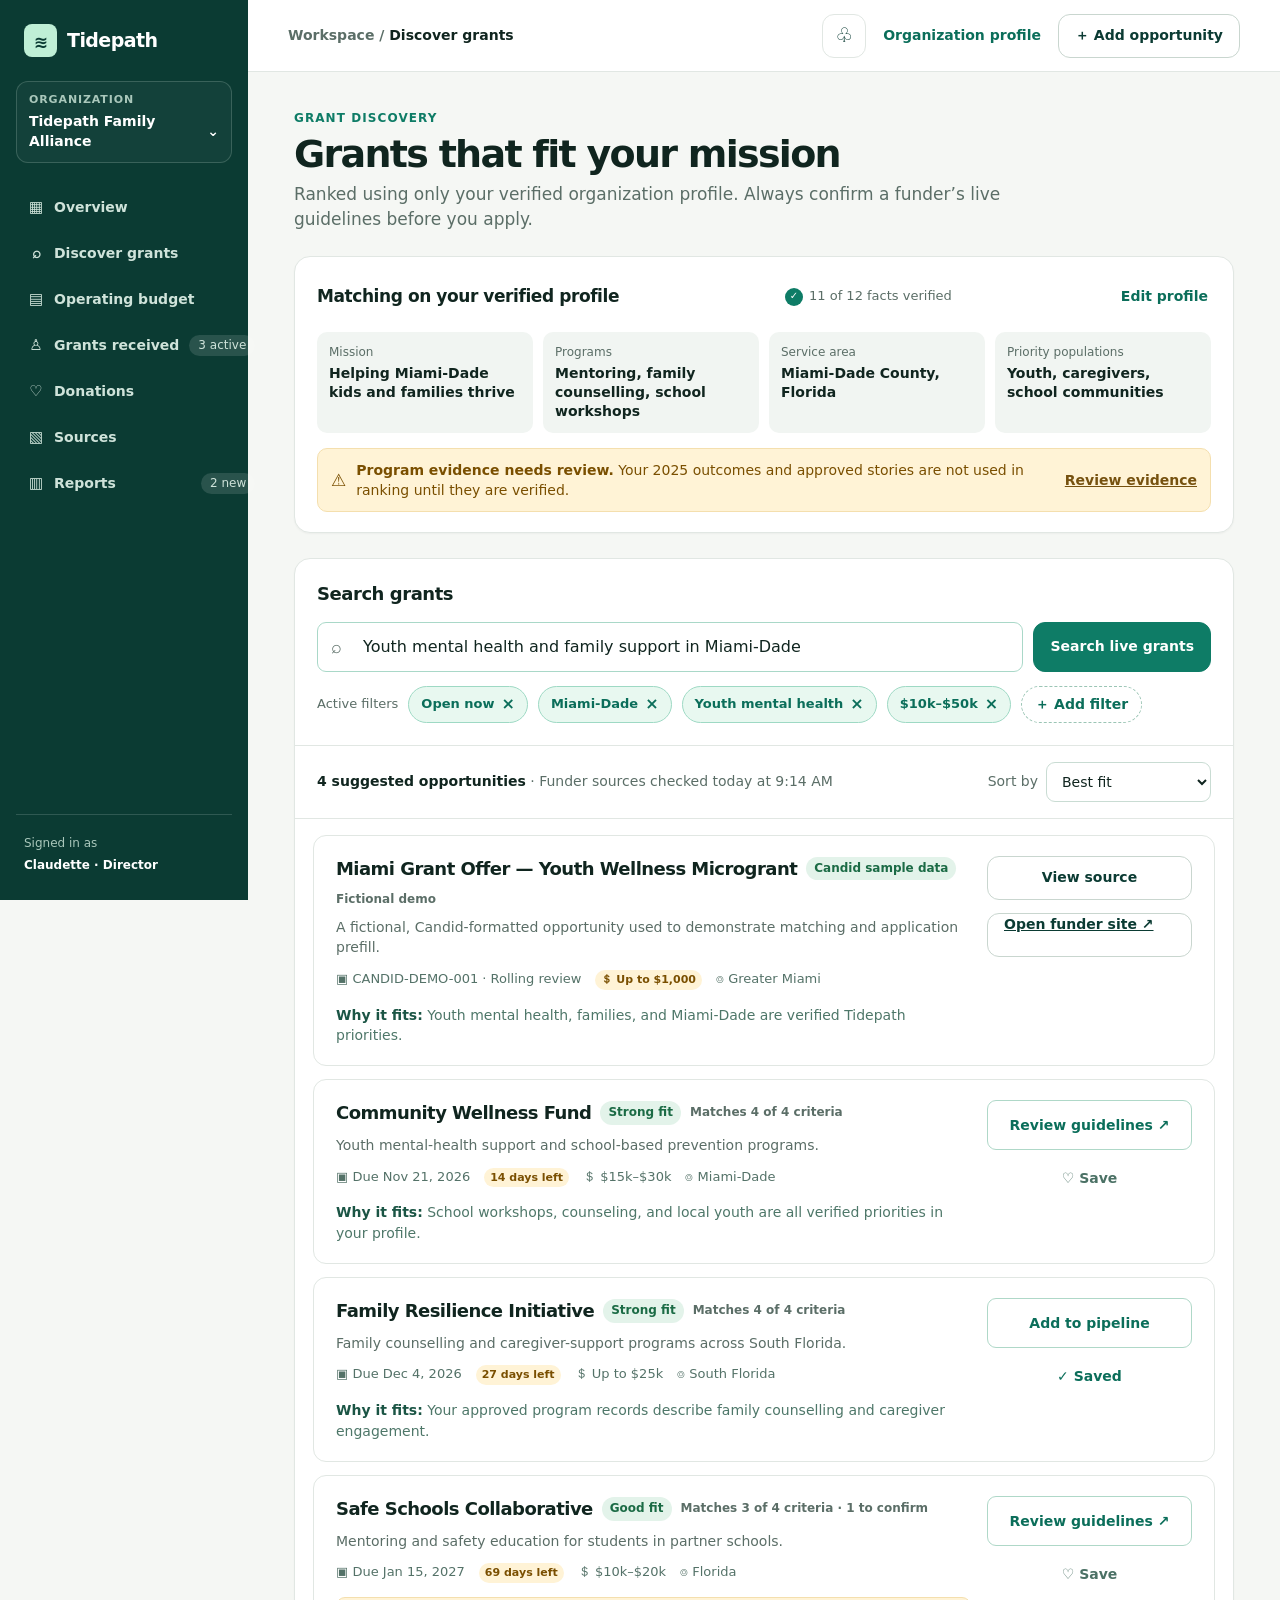
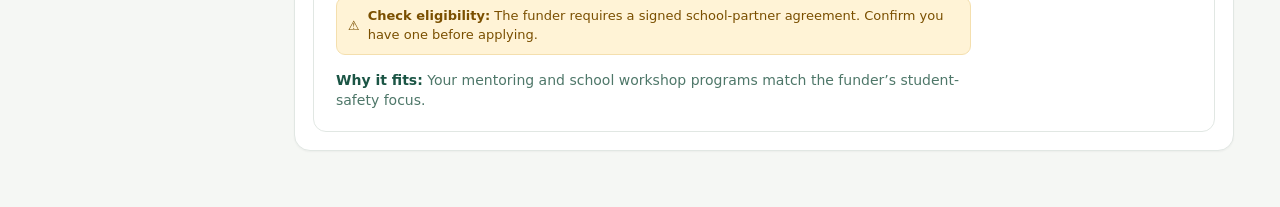
==== commit bca81b24: "pdf video" ====
--- a/index.html
+++ b/index.html
@@ -35,6 +35,188 @@
 <style>
 .quarter-statuses{display:flex;flex-wrap:wrap;gap:8px;margin:15px 0}.quarter-status{padding:6px 9px;border:1px solid var(--line);border-radius:8px;background:#f8fbf9;color:#49695d;font-size:11px;font-weight:750}.quarter-status.complete{border-color:#bce7cd;background:#eaf8ef;color:#246449}.quarter-status.in-progress{border-color:#f0d28f;background:#fff6e3;color:#785719}.quarter-variance-grid{display:grid;grid-template-columns:repeat(4,minmax(0,1fr));gap:9px;margin:0 0 15px}.quarter-variance{padding:11px;border:1px solid var(--line);border-radius:9px;background:#fbfdfc}.quarter-variance span{display:block;color:var(--muted);font-size:10px;font-weight:750}.quarter-variance strong{display:block;margin:4px 0;color:var(--ink);font-size:15px}.quarter-variance small{display:block;color:#5e766c;font-size:10px;line-height:1.4}.quarter-variance.complete{border-color:#bce7cd;background:#f1faf4}.quarter-variance.in-progress{border-color:#f0d28f;background:#fffaf0}.budget-health{display:grid;grid-template-columns:1fr 1fr;gap:12px;margin:14px 0}.budget-health-card{padding:14px;border:1px solid var(--line);border-radius:10px;background:#fbfdfc}.budget-health-card.shortfall{border-color:var(--amber-line);background:var(--amber)}.budget-health-card span{display:block;color:var(--muted);font-size:11px;font-weight:750}.budget-health-card strong{display:block;margin-top:4px;font-size:20px;letter-spacing:-.035em}.budget-health-card small{display:block;margin-top:4px;color:#526d62;font-size:11px;line-height:1.4}.quarter-table{min-width:1250px}.quarter-table thead tr:first-child th{text-align:center;background:#f6faf7}.quarter-table thead tr:first-child th:first-child{text-align:left}.quarter-table thead tr:first-child th:not(:first-child){border-left:2px solid #cbdcd3}.quarter-table thead tr:nth-child(2) th:nth-child(3),.quarter-table thead tr:nth-child(2) th:nth-child(5),.quarter-table thead tr:nth-child(2) th:nth-child(7),.quarter-table thead tr:nth-child(2) th:nth-child(9){border-left:2px solid #cbdcd3}.quarter-table tbody td:nth-child(2),.quarter-table tbody td:nth-child(4),.quarter-table tbody td:nth-child(6),.quarter-table tbody td:nth-child(8),.quarter-table tbody td:nth-child(10){border-left:2px solid #cbdcd3}.quarter-table tbody tr:last-child{background:#f6faf7;font-weight:800}.quarter-table tbody tr:last-child td{border-top:2px solid #cbdcd3}.funding-metrics{grid-template-columns:repeat(5,minmax(0,1fr))}@media(max-width:1050px){.quarter-variance-grid{grid-template-columns:repeat(2,minmax(0,1fr))}.funding-metrics{grid-template-columns:repeat(2,minmax(0,1fr))}}@media(max-width:650px){.budget-health,.quarter-variance-grid,.funding-metrics{grid-template-columns:1fr}}
 </style>
+<style>.quarter-variance.shortfall{border-color:var(--amber-line);background:var(--amber)}</style>
+<link rel="stylesheet" href="./tidepath-evergreen-tokens.css">
+<style>
+  body { background:var(--canvas); color:var(--ink); font-family:var(--font-ui); }
+  .app { grid-template-columns:248px minmax(0,1fr); }
+  .sidebar { padding:24px 16px; color:var(--side-text); background:var(--evergreen); }
+  .brand { padding:0 8px; font-family:var(--font-display); }
+  .brand-mark { color:var(--evergreen); background:var(--seafoam); border-radius:8px; }
+  .brand-mark { font-size:0; }
+  .brand-mark::after { content:"≋"; font-size:17px; font-weight:900; }
+  .org-switch { border-color:rgba(207,227,218,.2); border-radius:var(--radius-md); background:rgba(255,255,255,.035); }
+  .org-label { color:var(--side-muted); }
+  .nav { gap:4px; }
+  .nav-button { min-height:42px; padding:10px 12px; border-radius:var(--radius-sm); color:var(--side-text); }
+  .nav-button:hover { color:#fff; background:var(--evergreen-hover); }
+  .nav-button.active { color:var(--evergreen); background:#fff; }
+  .nav-button.active .nav-meta { color:var(--attention-fg); background:var(--highlight); }
+  .nav-button { white-space:nowrap; flex-wrap:nowrap; }
+  .nav-meta { flex:0 0 auto; white-space:nowrap; margin-left:auto; padding:3px 9px; border-radius:999px; color:var(--side-text); background:rgba(255,255,255,.12); line-height:1.2; }
+  .account { border-color:rgba(207,227,218,.18); color:var(--side-muted); }
+  .topbar { height:72px; padding:0 40px; border-color:var(--line); background:#fff; }
+  .bell { width:44px; height:44px; border-color:var(--line); border-radius:var(--radius-md); color:var(--evergreen); }
+  .screen { max-width:none; padding:38px 46px 56px; }
+  .page-title { font-family:var(--font-display); font-size:38px; letter-spacing:-.045em; color:var(--ink); }
+  .intro { color:var(--muted); }
+  .eyebrow { color:var(--tide); letter-spacing:.09em; }
+  .card { border-color:var(--line); border-radius:var(--radius-lg); box-shadow:var(--shadow); }
+  .outline-button,.solid-button { min-height:44px; border-radius:var(--radius-md); font-family:var(--font-ui); }
+  .outline-button { border-color:var(--line-strong); color:var(--evergreen); }
+  .solid-button { border-color:var(--tide); background:var(--tide); box-shadow:none; }
+  .solid-button:hover { border-color:var(--tide-dark); background:var(--tide-dark); }
+  .text-button { color:var(--tide-dark); }
+  .fit,.profile-status { color:var(--success-fg); background:var(--success-bg); }
+  .days,.quarter-status.in-progress { color:var(--attention-fg); background:var(--attention-bg); }
+  .warning,.eligibility,.review-status { border-color:var(--attention-line); color:var(--attention-fg); background:var(--attention-bg); }
+  .profile-fact,.profile-row,.overview-chip,.period,.evidence-foot { background:var(--soft); }
+  .profile-fact span,.intro,.muted,.crumb { color:var(--muted); }
+  .pipeline-banner { border-color:var(--success-line); color:var(--success-fg); background:var(--success-bg); }
+  input,select,textarea { font-family:var(--font-ui); }
+  @media(max-width:1050px) { .app { grid-template-columns:220px minmax(0,1fr); }.topbar { padding:0 24px; }.screen { padding:30px 28px 46px; } }
+  @media(max-width:900px) { .app { grid-template-columns:1fr; }.sidebar { display:none; }.screen { padding:30px 24px 50px; } }
+</style>
+<style>
+  .nav-button { justify-content:flex-start; gap:10px; }
+  .nav-button::before { display:inline-block; width:16px; text-align:center; color:currentColor; font-size:15px; }
+  .nav-button[data-view="overview"]::before { content:"▦"; }
+  .nav-button[data-view="discover"]::before { content:"⌕"; }
+  .nav-button[data-view="operating-budget"]::before { content:"▤"; }
+  .nav-button[data-view="grants"]::before { content:"♙"; }
+  .nav-button[data-view="donations"]::before { content:"♡"; }
+  .nav-button[data-view="sources"]::before { content:"▧"; }
+  .nav-button[data-view="reports"]::before { content:"▥"; }
+  .demo-banner { display:flex; align-items:center; gap:9px; min-height:40px; padding:8px 40px; color:var(--info-fg); background:var(--info-bg); border-bottom:1px solid var(--info-line); font-size:12px; }
+  .demo-banner b { font-weight:800; }
+  .demo-banner.hidden { display:none; }
+  .overview-funding-card { padding:22px 24px; }
+  .funding-card-heading,.donation-panel-heading { display:flex; align-items:center; justify-content:space-between; gap:16px; }
+  .funding-card-heading h2,.donation-panel-heading h2 { margin:0; font-size:21px; letter-spacing:-.03em; }
+  .funding-card-heading p { margin:4px 0 0; color:var(--muted); font-size:13px; }
+  .overview-funding-grid { display:grid; grid-template-columns:minmax(0,1.15fr) minmax(310px,.85fr); gap:28px; margin-top:22px; }
+  .funding-gap-summary { padding:2px 28px 2px 0; border-right:1px solid var(--line); }
+  .funding-callouts { display:grid; grid-template-columns:1fr 1fr; gap:10px; margin:0 0 15px; }
+  .funding-callout { min-width:0; padding:13px 14px; border:1px solid var(--success-line); border-radius:var(--radius-md); background:var(--success-bg); }
+  .funding-callout.uncovered { border-color:var(--attention-line); background:var(--attention-bg); }
+  .funding-callout span,.funding-callout small { display:block; }
+  .funding-callout span { color:var(--muted); font-size:12px; font-weight:750; }
+  .funding-callout strong { display:block; margin:4px 0; color:var(--ink); font-size:27px; line-height:1.05; letter-spacing:-.04em; }
+  .funding-callout small { color:var(--muted); font-size:11px; line-height:1.4; }
+  .funding-kicker { display:block; color:var(--muted); font-size:13px; font-weight:700; }
+  .funding-gap-summary>strong { display:block; margin:7px 0; color:var(--ink); font-size:46px; letter-spacing:-.055em; line-height:1; }
+  .funding-gap-summary>p { margin:8px 0 18px; color:var(--muted); font-size:14px; }
+  .coverage-track { height:12px; overflow:hidden; border-radius:999px; background:repeating-linear-gradient(135deg,#edf2ef 0 6px,#e2e9e4 6px 12px); }
+  .coverage-track span { display:block; height:100%; border-radius:inherit; background:var(--tide); }
+  .coverage-legend { display:grid; gap:8px; margin:13px 0 16px; color:var(--muted); font-size:12px; }
+  .coverage-legend span { display:flex; align-items:center; gap:7px; }
+  .coverage-legend b { margin-left:auto; color:var(--ink); }
+  .coverage-legend i,.designation-dot { display:inline-block; width:9px; height:9px; border-radius:3px; background:var(--tide); }
+  .coverage-legend .uncovered-dot { background:#dfe7e2; border:1px solid var(--line-strong); }
+  .quarter-coverage { display:grid; grid-template-columns:1fr 1fr; gap:9px; margin-top:15px; }
+  .quarter-coverage div { padding:10px 11px; border:1px solid var(--attention-line); border-radius:var(--radius-sm); background:var(--attention-bg); }
+  .quarter-coverage span,.quarter-coverage b { display:block; }
+  .quarter-coverage span { color:var(--attention-fg); font-size:11px; }
+  .quarter-coverage b { margin-top:4px; color:var(--ink); font-size:13px; }
+  .coverage-footnote { display:block; margin-top:13px; color:var(--muted); font-size:11px; line-height:1.45; }
+  .funding-source-list { display:grid; align-content:start; gap:4px; }
+  .funding-source-row { display:grid; grid-template-columns:34px minmax(0,1fr) auto; align-items:center; gap:10px; width:100%; min-height:66px; padding:9px 10px; border:0; border-bottom:1px solid var(--divider); border-radius:0; color:var(--ink); background:#fff; text-align:left; font-family:var(--font-ui); }
+  .funding-source-row:last-child { border-bottom:0; }
+  .funding-source-row:hover { background:var(--soft); }
+  .funding-source-row>span:nth-child(2) b,.funding-source-row>span:nth-child(2) small { display:block; }
+  .funding-source-row>span:nth-child(2) b { font-size:13px; }
+  .funding-source-row>span:nth-child(2) small { margin-top:4px; color:var(--muted); font-size:11px; }
+  .funding-source-row>strong { font-size:17px; letter-spacing:-.03em; }
+  .funding-source-icon { display:grid; place-items:center; width:32px; height:32px; border-radius:9px; color:var(--evergreen); background:var(--soft); }
+  .funding-source-icon.success { color:var(--success-fg); background:var(--success-bg); }
+  .funding-source-icon.info { color:var(--info-data); background:var(--info-bg); }
+  .overview-discovery { gap:20px; margin-top:22px; align-items:start; }
+  .overview-matches { padding:20px; }
+  .overview-sidecards { display:grid; gap:16px; }
+  .overview-sidecard { padding:19px; }
+  .overview-sidecard h2 { margin:0 0 13px; font-size:19px; }
+  .sidecard-heading { display:flex; justify-content:space-between; align-items:center; }
+  .count-pill { display:grid; place-items:center; width:23px; height:23px; border-radius:50%; color:var(--attention-fg); background:var(--attention-bg); font-size:11px; font-weight:800; }
+  .upcoming-item,.attention-item { padding:11px 0; border-top:1px solid var(--divider); }
+  .upcoming-item b,.upcoming-item span,.attention-item b,.attention-item span { display:block; }
+  .upcoming-item b,.attention-item b { font-size:12px; }
+  .upcoming-item span,.attention-item span { margin-top:4px; color:var(--muted); font-size:11px; line-height:1.4; }
+  .attention-item { padding-left:10px; border-left:3px solid var(--attention-bar); background:#fffaf0; }
+  .donations-dashboard { padding:20px; }
+  .operating-budget-dashboard { margin:20px 0; }
+  .budget-kpis { display:grid; grid-template-columns:repeat(4,minmax(0,1fr)); gap:13px; }
+  .budget-kpis .stat-card { padding:16px 18px; }
+  .budget-kpis .stat-card strong { font-size:28px; }
+  .budget-kpis .attention-kpi { border-color:var(--attention-line); background:#fffaf0; }
+  .budget-visual-grid { display:grid; grid-template-columns:minmax(0,1.65fr) minmax(270px,.85fr); gap:18px; margin-top:18px; }
+  .budget-chart-card,.budget-status-card { padding:19px; }
+  .chart-legend { display:flex; gap:12px; color:var(--muted); font-size:11px; }
+  .chart-legend span { display:flex; align-items:center; gap:5px; }
+  .chart-legend i { display:inline-block; width:9px; height:9px; border-radius:3px; }
+  .budget-legend { background:#d6e4dd; }.actual-legend { background:var(--tide); }.funds-legend { background:var(--info-data); }.not-entered-legend { border:1px dashed var(--line-strong); background:#fff; }
+  .quarter-bars { display:grid; grid-template-columns:repeat(4,minmax(0,1fr)); gap:12px; margin-top:18px; }
+  .quarter-bar-group { display:flex; flex-direction:column; align-items:center; gap:7px; text-align:center; }
+  .bar-pair { display:flex; align-items:flex-end; justify-content:center; gap:7px; width:100%; height:154px; padding:0 4px; border-bottom:1px solid var(--line-strong); }
+  .bar-pair i { display:block; width:min(34px,35%); border-radius:6px 6px 0 0; }
+  .bar-budget { background:#d6e4dd; }.bar-actual { background:var(--tide); }.bar-funds { background:var(--info-data); }.bar-no-funds { height:100%; border:1px dashed var(--attention-bar); border-bottom:0; border-radius:6px 6px 0 0; background:transparent; }.bar-not-entered { height:100%; border:1px dashed var(--line-strong); border-bottom:0; border-radius:6px 6px 0 0; background:transparent; }
+  .quarter-bar-group>b { font-size:13px; }
+  .quarter-bar-group small { min-height:30px; color:var(--muted); font-size:10px; line-height:1.35; }
+  .quarter-bar-group .fit,.quarter-bar-group .days,.quarter-bar-group .quarter-status { font-size:10px; }
+  .grant-report-actions { display:flex; flex:0 0 auto; align-items:center; gap:8px; }
+  .mail-report-button { min-height:34px; padding:0 10px; border-color:var(--line-strong); color:var(--evergreen); background:#fff; font-size:12px; }
+  .email-window { width:min(680px,100%); max-height:92vh; overflow:auto; border-radius:var(--radius-lg); background:#fff; box-shadow:0 24px 65px rgba(5,37,29,.33); }
+  .email-form { padding:20px; }
+  .email-form label { display:block; margin:0 0 13px; color:var(--ink-soft); font-size:12px; font-weight:750; }
+  .email-form input,.email-form textarea { display:block; width:100%; margin-top:5px; padding:10px 12px; border:1px solid var(--line-strong); border-radius:var(--radius-sm); color:var(--ink); background:#fff; font:14px/1.45 var(--font-ui); }
+  .email-form textarea { min-height:220px; resize:vertical; }
+  .email-form .warning { margin:12px 0; font-size:12px; }
+  .budget-status-card h2 { margin:0 0 12px; font-size:19px; }
+  .budget-status-item { display:grid; gap:4px; padding:13px 11px; border-top:1px solid var(--divider); font-size:12px; }
+  .budget-status-item span { color:var(--muted); line-height:1.4; }
+  .budget-status-item.attention { border:1px solid var(--attention-line); border-radius:var(--radius-sm); color:var(--attention-fg); background:var(--attention-bg); }
+  .budget-status-item.neutral b { color:var(--attention-fg); }
+  #operating-budget-view .quarter-statuses,#operating-budget-view .quarter-variance-grid,#operating-budget-view .budget-health { display:none; }
+  #operating-budget-view .report-section { margin-top:18px!important; }
+  #operating-budget-view .report-section .card-heading { margin-bottom:14px; }
+  .donation-metrics { display:grid; grid-template-columns:repeat(4,minmax(0,1fr)); gap:13px; margin-bottom:20px; }
+  .donation-metrics .stat-card { padding:16px 18px; }
+  .donation-metrics .stat-card strong { font-size:28px; }
+  .donation-visual-grid { display:grid; grid-template-columns:minmax(0,1.55fr) minmax(280px,.85fr); gap:18px; margin:14px 0 18px; }
+  .donation-chart,.donation-designations { padding:19px; }
+  .donation-panel-heading span { color:var(--muted); font-size:12px; }
+  .month-chart { display:flex; align-items:flex-end; justify-content:space-around; gap:10px; min-height:190px; margin-top:20px; padding:0 8px; border-bottom:1px solid var(--line-strong); }
+  .month-bar-wrap { display:flex; flex:1; height:170px; flex-direction:column; align-items:center; justify-content:flex-end; gap:6px; min-width:18px; color:var(--muted); font-size:10px; }
+  .month-bar-wrap b { color:var(--ink); font-size:10px; }
+  .month-bar-wrap i { display:block; width:min(42px,85%); min-height:2px; border-radius:7px 7px 0 0; background:var(--tide); }
+  .month-bar-wrap.zero i { background:#dfe7e2; }
+  .donation-chart>p { margin:12px 0 0; font-size:12px; }
+  .donation-designations h2 { margin:0 0 18px; font-size:19px; }
+  .designation-stack { display:flex; height:10px; overflow:hidden; gap:2px; border-radius:999px; margin-bottom:12px; }
+  .designation-stack i:nth-child(1) { width:59%; background:var(--evergreen); }.designation-stack i:nth-child(2) { width:22%; background:var(--tide); }.designation-stack i:nth-child(3) { width:10%; background:var(--info-data); }.designation-stack i:nth-child(4) { width:9%; background:#9fcfba; }
+  .designation-row { display:grid; grid-template-columns:minmax(0,1fr) auto 32px; gap:10px; align-items:center; padding:11px 0; border-top:1px solid var(--divider); font-size:12px; }
+  .designation-row>span { display:flex; align-items:center; gap:8px; }
+  .designation-row small { color:var(--muted); text-align:right; }
+  .designation-dot.youth { background:var(--tide); }.designation-dot.family { background:var(--info-data); }.designation-dot.workshops { background:#9fcfba; }
+  .demo-note { display:grid; gap:6px; margin:14px 0; padding:13px 15px; border:1px solid var(--info-line); border-radius:var(--radius-md); color:var(--info-fg); background:var(--info-bg); font-size:12px; line-height:1.45; }
+  .report-section,.source-card,.review-card,.profile-editor-card { border-radius:var(--radius-lg); }
+  .report-status-banner { display:flex; align-items:center; justify-content:space-between; gap:14px; margin:20px 0 14px; padding:15px 18px; border:2px solid var(--tide); border-radius:var(--radius-md); background:#fff; }
+  .report-status-banner>div>b,.report-status-banner>div>span { display:block; }
+  .report-status-banner>div>b { font-size:14px; }
+  .report-status-banner>div>span { margin-top:4px; color:var(--muted); font-size:12px; }
+  .report-status-tags { display:flex; gap:14px; margin-top:9px; font-size:12px; font-weight:700; }
+  .tag-ready { color:var(--success-fg); }.tag-needs,.needs-pill { color:var(--attention-fg); }
+  .needs-pill { padding:5px 10px; border-radius:999px; background:var(--attention-bg); font-size:11px; font-weight:800; }
+  .report-tabs { display:flex; gap:8px; margin-bottom:18px; }
+  .report-tab { min-height:36px; padding:0 15px; border:1px solid var(--line-strong); border-radius:999px; color:var(--ink-soft); background:#fff; font:700 12px var(--font-ui); cursor:pointer; }
+  .report-tab.active { border-color:var(--evergreen); color:#fff; background:var(--evergreen); }
+  .report-row { border-color:var(--divider); }
+  .report-period { border-radius:var(--radius-md); background:var(--soft); }
+  .stage-tab,.overview-chip,.chip { border-radius:999px; }
+  .source-facts .fact-chip { border-color:var(--line); background:var(--soft); }
+  .quarter-status.shortfall,.quarter-variance.shortfall { border-color:var(--attention-line); color:var(--attention-fg); background:var(--attention-bg); }
+  @media(max-width:1050px) { .overview-funding-grid,.donation-visual-grid,.budget-visual-grid { grid-template-columns:1fr; }.funding-gap-summary { padding:0 0 20px; border-right:0; border-bottom:1px solid var(--line); }.donation-metrics,.budget-kpis { grid-template-columns:repeat(2,minmax(0,1fr)); }.overview-discovery { grid-template-columns:1fr!important; }.overview-sidecards { grid-template-columns:1fr 1fr; } }
+  @media(max-width:650px) { .topbar { padding:0 17px; }.screen { padding:27px 16px 42px; }.overview-funding-card,.donations-dashboard { padding:16px; }.funding-card-heading { align-items:flex-start; }.funding-callouts { grid-template-columns:1fr; }.funding-gap-summary>strong { font-size:38px; }.quarter-coverage { grid-template-columns:1fr; }.funding-source-row { grid-template-columns:30px minmax(0,1fr) auto; }.funding-source-row>strong { font-size:14px; }.overview-sidecards,.donation-metrics,.budget-kpis { grid-template-columns:1fr; }.demo-banner { padding:8px 16px; }.month-chart { gap:5px; padding:0; }.month-bar-wrap { font-size:9px; }.donation-metrics .stat-card strong,.budget-kpis .stat-card strong { font-size:25px; }.quarter-bars { grid-template-columns:repeat(2,minmax(0,1fr)); gap:10px; }.bar-pair { gap:3px; height:110px; }.quarter-bar-group small { font-size:9px; }.grant-report-actions { flex-wrap:wrap; justify-content:flex-end; }.grant-report-actions .fit { white-space:nowrap; } }
+</style>
 </head>
   <body>
     <div class="app">
@@ -65,27 +247,38 @@
     <script>
       const toast = document.getElementById('toast');
       function notify(message) { toast.textContent = message; toast.classList.add('show'); clearTimeout(window.toastTimer); window.toastTimer = setTimeout(() => toast.classList.remove('show'), 2600); }
-      const discoverView = document.getElementById('discover-view'); const overviewView = document.getElementById('overview-view'); const crumb = document.getElementById('crumb');
+      const discoverView = document.getElementById('discover-view'); const overviewView = document.getElementById('overview-view'); const crumb = document.getElementById('crumb'); const workspaceDemoBanner = document.createElement('div'); workspaceDemoBanner.className = 'demo-banner hidden'; workspaceDemoBanner.innerHTML = `<span>ⓘ</span><b>Demo workspace.</b><span>Operating budget, donations, and grant records are sample data. Replace them with real records before planning.</span>`; document.querySelector('.topbar').after(workspaceDemoBanner);
       const overviewDiscovery = overviewView.querySelector('.overview-discovery'); const profileList = overviewDiscovery.querySelector('.profile-list'); if (profileList) profileList.remove(); overviewDiscovery.style.gridTemplateColumns = '1fr'; const budgetStats = overviewView.querySelector('.budget-stats'); const budgetGrid = overviewView.querySelector('.budget-grid'); budgetGrid.remove(); budgetStats.remove();
-      const portfolioFunding = document.createElement('section'); portfolioFunding.className = 'card report-section'; portfolioFunding.style.marginTop = '20px'; portfolioFunding.innerHTML = `<div class="card-heading"><div><h2>Organization-wide budget & funding</h2><p>Annual operating picture across expenses, grants, donations, and remaining need.</p></div><span class="fit">Full funding picture</span></div><div class="budget-stats funding-metrics" style="margin:16px 0"><section class="card stat-card"><span>Annual operating budget</span><strong>$1,240,000</strong><small>From organization profile · FY Jan–Dec</small></section><section class="card stat-card"><span>Grant awards</span><strong>$64,000</strong><small>$28,745 spent · $35,255 remaining</small></section><section class="card stat-card"><span>Donations received</span><strong>$2,450</strong><small>8 mock gifts · demo data</small></section><section class="card stat-card"><span>Annual funding shortfall</span><strong>$890,000</strong><small>Annual budget less $350,000 covered</small></section></div><div class="compliance-note">Mock funding coverage totals $350,000: $64,000 in grant awards, $2,450 in donations, and $283,550 in unrestricted operating funds. That is $45,000 above the $305,000 in Q1–Q2 actual expenses. The unrestricted amount is a demo assumption and should be reconciled to real records.</div>`;
-      const budgetCoveredCard = document.createElement('section'); budgetCoveredCard.className = 'card stat-card'; budgetCoveredCard.innerHTML = `<span>Budget covered to date</span><strong>$350,000</strong><small>28.2% of annual budget · $45,000 above $305,000 actuals</small>`; portfolioFunding.querySelector('.funding-metrics').insertBefore(budgetCoveredCard, portfolioFunding.querySelectorAll('.stat-card')[3]);
+      const portfolioFunding = document.createElement('section'); portfolioFunding.className = 'card report-section'; portfolioFunding.style.marginTop = '20px'; portfolioFunding.innerHTML = `<div class="card-heading"><div><h2>Organization-wide budget & funding</h2><p>Annual operating picture across expenses, grants, donations, and remaining need.</p></div><span class="fit">Full funding picture</span></div><div class="budget-stats funding-metrics" style="margin:16px 0"><section class="card stat-card"><span>Annual operating budget</span><strong>$1,240,000</strong><small>From organization profile · FY Jan–Dec</small></section><section class="card stat-card"><span>Grant awards</span><strong>$64,000</strong><small>$28,745 spent · $35,255 remaining</small></section><section class="card stat-card"><span>Donations received</span><strong>$2,450</strong><small>8 mock gifts · demo data</small></section><section class="card stat-card"><span>Projected budget not covered</span><strong>$620,000</strong><small>Q3 $310,000 + Q4 $310,000 projected</small></section></div><div class="compliance-note">Year-to-date budget covered is the $620,000 Q1–Q2 budget: $305,000 actual expenses plus $315,000 remaining in the YTD allocation. Q3 and Q4 projected budgets are not yet covered; each quarter needs $310,000. Grant awards and donations received ($66,450 total) are shown separately as funding sources.</div>`;
+      const budgetCoveredCard = document.createElement('section'); budgetCoveredCard.className = 'card stat-card'; budgetCoveredCard.innerHTML = `<span>Budget covered for year</span><strong>$620,000</strong><small>$305,000 actual + $315,000 projected</small>`; portfolioFunding.querySelector('.funding-metrics').insertBefore(budgetCoveredCard, portfolioFunding.querySelectorAll('.stat-card')[3]);
       portfolioFunding.querySelectorAll('.stat-card').forEach((card, index) => { if (index > 2) return; const button = document.createElement('button'); button.type = 'button'; button.className = 'card stat-card summary-link'; button.dataset.view = ['operating-budget','grants','donations'][index]; button.innerHTML = card.innerHTML; button.setAttribute('aria-label', `Open ${['annual operating budget','grants received','donations received'][index]}`); card.replaceWith(button); });
+      portfolioFunding.classList.add('overview-funding-card'); portfolioFunding.innerHTML = `<div class="funding-card-heading"><div><h2>Organization-wide funding</h2><p>FY 2026 · January – December</p></div><button class="text-button" data-view="operating-budget">Open operating budget →</button></div><div class="overview-funding-grid"><section class="funding-gap-summary"><div class="funding-callouts"><div class="funding-callout"><span>Budget covered for year</span><strong>$620,000</strong><small>$305,000 actual + $315,000 projected from the remaining Q1–Q2 allocation</small></div><div class="funding-callout uncovered"><span>Projected budget not covered</span><strong>$620,000</strong><small>Q3 and Q4 projected budgets · $310,000 each</small></div></div><div class="coverage-track" aria-label="50 percent of the annual budget covered when actuals and projections are combined"><span style="width:50%"></span></div><div class="coverage-legend"><span><i class="covered-dot"></i>Covered for year · actual + projected <b>$620,000</b></span><span><i class="uncovered-dot"></i>Projected Q3–Q4 shortfall <b>$620,000</b></span></div><div class="quarter-coverage"><div><span>Q3 · Projected</span><b>$310,000 not covered</b></div><div><span>Q4 · Projected</span><b>$310,000 not covered</b></div></div><small class="coverage-footnote">Annual operating budget: $1,240,000. Covered forecast $620,000 + uncovered Q3–Q4 $620,000 = $1,240,000.</small></section><div class="funding-source-list"><button class="funding-source-row summary-link" data-view="operating-budget"><span class="funding-source-icon">▣</span><span><b>Operating budget</b><small>Annual organization plan</small></span><strong>$1,240,000</strong></button><button class="funding-source-row summary-link" data-view="operating-budget"><span class="funding-source-icon success">✓</span><span><b>Budget covered for year</b><small>$305,000 actual + $315,000 projected</small></span><strong>$620,000</strong></button><button class="funding-source-row summary-link" data-view="grants"><span class="funding-source-icon success">♙</span><span><b>Grant awards · 3 active</b><small>$28,745 spent to date</small></span><strong>$64,000</strong></button><button class="funding-source-row summary-link" data-view="donations"><span class="funding-source-icon info">♡</span><span><b>Donations received</b><small>8 gifts · sample data</small></span><strong>$2,450</strong></button></div></div>`;
+      overviewDiscovery.style.gridTemplateColumns = 'minmax(0,1.65fr) minmax(270px,.8fr)';
+      const overviewSideCards = document.createElement('aside'); overviewSideCards.className = 'overview-sidecards'; overviewSideCards.innerHTML = `<section class="card overview-sidecard"><h2>Coming up</h2><div class="upcoming-item"><b>OJJDP Opioid Affected Youth</b><span>Application due · Nov 16</span></div><div class="upcoming-item"><b>Community Wellness Fund</b><span>Application due · Nov 21</span></div><div class="upcoming-item"><b>Family Resilience Initiative</b><span>Application due · Dec 4</span></div></section><section class="card overview-sidecard"><div class="sidecard-heading"><h2>Needs attention</h2><span class="count-pill">3</span></div><div class="attention-item"><b>Program supplies at 62% of budget</b><span>Youth Wellness Grant · $2,495 of $4,000</span></div><div class="attention-item"><b>Metro Transit · $180</b><span>Transaction outside the grant period</span></div><div class="attention-item"><b>Program evidence needs review</b><span>2025 outcomes aren’t used in ranking yet</span></div></section></aside>`; overviewDiscovery.appendChild(overviewSideCards);
       const donationsPanel = document.createElement('section'); donationsPanel.className = 'card report-section'; donationsPanel.style.marginTop = '20px'; donationsPanel.innerHTML = `<div class="card-heading"><div><h2>Donations</h2><p>Sample contributed income records · mock data for the demo.</p></div><button class="outline-button" type="button" id="record-donation">＋ Record donation</button></div><table class="grant-table"><thead><tr><th>Date</th><th>Donor</th><th>Designation</th><th>Amount</th></tr></thead><tbody><tr><td>Jan 12</td><td>Community donor A</td><td>General support</td><td>$900</td></tr><tr><td>Feb 4</td><td>Community donor B</td><td>Youth mentoring</td><td>$450</td></tr><tr><td>Mar 18</td><td>Community donor C</td><td>General support</td><td>$300</td></tr><tr><td>Apr 9</td><td>Community donor D</td><td>Family counseling</td><td>$250</td></tr><tr><td>May 21</td><td>Community donor E</td><td>School workshops</td><td>$200</td></tr><tr><td>Jun 2</td><td>Community donor F</td><td>General support</td><td>$150</td></tr><tr><td>Aug 14</td><td>Community donor G</td><td>Youth mentoring</td><td>$100</td></tr><tr><td>Sep 7</td><td>Community donor H</td><td>General support</td><td>$100</td></tr><tr><td><b>Mock donations total</b></td><td colspan="2">8 sample gifts</td><td><b>$2,450</b></td></tr></tbody></table><p class="compliance-note">Replace these illustrative entries with Tidepath’s actual donation records before using the shortfall figure for planning.</p>`;
       overviewView.insertBefore(portfolioFunding, overviewDiscovery);
-      const donationsView = document.createElement('section'); donationsView.className = 'screen hidden'; donationsView.id = 'donations-view'; donationsView.innerHTML = `<div class="overview-head"><div><div class="eyebrow">Organization income</div><h1 class="page-title">Donations received</h1><p class="intro">Track contributed income alongside grant funding. Demo entries are clearly marked as mock data.</p></div></div>`; donationsView.appendChild(donationsPanel); document.querySelector('main').appendChild(donationsView);
+      const donationsView = document.createElement('section'); donationsView.className = 'screen hidden'; donationsView.id = 'donations-view'; donationsView.innerHTML = `<div class="overview-head"><div><div class="eyebrow">Organization income</div><h1 class="page-title">Donations received</h1><p class="intro">Track contributed income alongside grant funding. Demo entries are clearly marked as mock data.</p></div><button class="solid-button" type="button" id="record-donation-top">＋ Record donation</button></div>`; donationsView.appendChild(donationsPanel); document.querySelector('main').appendChild(donationsView);
+      donationsPanel.classList.add('donations-dashboard'); donationsPanel.querySelector('.card-heading h2').textContent = 'All gifts'; donationsPanel.querySelector('.card-heading p').textContent = 'Sample donor records · FY 2026'; donationsPanel.insertAdjacentHTML('afterbegin', `<div class="donation-metrics"><article class="card stat-card"><span>Total received</span><strong>$2,450</strong><small>FY 2026 to date · sample data</small></article><article class="card stat-card"><span>Gifts</span><strong>8</strong><small>From 8 community donors</small></article><article class="card stat-card"><span>Average gift</span><strong>$306</strong><small>Largest: $900 in January</small></article><article class="card stat-card"><span>Share of budget</span><strong>0.2%</strong><small>Of the $1,240,000 operating budget</small></article></div><div class="donation-visual-grid"><section class="card donation-chart"><div class="donation-panel-heading"><h2>Gifts by month</h2><span>January – September 2026</span></div><div class="month-chart"><div class="month-bar-wrap"><b>$900</b><i style="height:100%"></i><span>Jan</span></div><div class="month-bar-wrap"><b>$450</b><i style="height:50%"></i><span>Feb</span></div><div class="month-bar-wrap"><b>$300</b><i style="height:33.3%"></i><span>Mar</span></div><div class="month-bar-wrap"><b>$250</b><i style="height:27.8%"></i><span>Apr</span></div><div class="month-bar-wrap"><b>$200</b><i style="height:22.2%"></i><span>May</span></div><div class="month-bar-wrap"><b>$150</b><i style="height:16.7%"></i><span>Jun</span></div><div class="month-bar-wrap zero"><b>$0</b><i style="height:2px"></i><span>Jul</span></div><div class="month-bar-wrap"><b>$100</b><i style="height:11.1%"></i><span>Aug</span></div><div class="month-bar-wrap"><b>$100</b><i style="height:11.1%"></i><span>Sep</span></div></div><p>Giving has tapered since January, and July had no gifts.</p></section><section class="card donation-designations"><h2>By designation</h2><div class="designation-stack"><i></i><i></i><i></i><i></i></div><div class="designation-row"><span><i class="designation-dot"></i>General support</span><b>$1,450</b><small>59%</small></div><div class="designation-row"><span><i class="designation-dot youth"></i>Youth mentoring</span><b>$550</b><small>22%</small></div><div class="designation-row"><span><i class="designation-dot family"></i>Family counseling</span><b>$250</b><small>10%</small></div><div class="designation-row"><span><i class="designation-dot workshops"></i>School workshops</span><b>$200</b><small>8%</small></div></section></div><div class="demo-note info-note"><b>Before you plan with this</b><span>These are illustrative entries. Replace them with Tidepath’s actual donation records, then re-check the funding gap on the Overview.</span></div>`);
+      donationsView.querySelector('#record-donation-top').addEventListener('click', () => notify('Donation entry form is ready for staff input.'));
       const operatingBudgetView = document.createElement('section'); operatingBudgetView.className = 'screen hidden'; operatingBudgetView.id = 'operating-budget-view'; operatingBudgetView.innerHTML = `<div class="overview-head"><div><div class="eyebrow">Organization finances · Mock data</div><h1 class="page-title">Annual operating budget</h1><p class="intro">Organization-wide budget plan by expense category, separate from grant-restricted budgets.</p></div><span class="fit">FY 2026 · Jan–Dec</span></div><section class="card report-section" style="margin-top:22px"><div class="card-heading"><div><h2>Quarterly budget vs. actual</h2><p>Budgeted and actual expenses for each quarter, by operating category.</p></div><span class="fit">$1,240,000 annual budget</span></div><div class="quarter-scroll"><table class="grant-table quarter-table"><thead><tr><th>Operating category</th><th>Q1 budgeted</th><th>Q1 actual</th><th>Q2 budgeted</th><th>Q2 actual</th><th>Q3 budgeted</th><th>Q3 actual</th><th>Q4 budgeted</th><th>Q4 actual</th><th>Annual budget</th><th>Annual actual</th></tr></thead><tbody><tr><td>Personnel salaries</td><td>$190,000</td><td>$125,000</td><td>$190,000</td><td>$130,000</td><td>$190,000</td><td>$140,000</td><td>$190,000</td><td>$125,000</td><td>$760,000</td><td>$520,000</td></tr><tr><td>Benefits and payroll taxes</td><td>$36,250</td><td>$24,000</td><td>$36,250</td><td>$25,000</td><td>$36,250</td><td>$27,000</td><td>$36,250</td><td>$24,000</td><td>$145,000</td><td>$100,000</td></tr><tr><td>Program expenses</td><td>$28,000</td><td>$16,000</td><td>$28,000</td><td>$18,000</td><td>$28,000</td><td>$20,000</td><td>$28,000</td><td>$18,000</td><td>$112,000</td><td>$72,000</td></tr><tr><td>Occupancy and utilities</td><td>$19,500</td><td>$13,000</td><td>$19,500</td><td>$13,500</td><td>$19,500</td><td>$14,000</td><td>$19,500</td><td>$13,500</td><td>$78,000</td><td>$54,000</td></tr><tr><td>Transportation</td><td>$10,500</td><td>$7,000</td><td>$10,500</td><td>$7,500</td><td>$10,500</td><td>$8,500</td><td>$10,500</td><td>$8,000</td><td>$42,000</td><td>$31,000</td></tr><tr><td>Insurance and professional services</td><td>$9,500</td><td>$6,000</td><td>$9,500</td><td>$6,000</td><td>$9,500</td><td>$6,500</td><td>$9,500</td><td>$5,500</td><td>$38,000</td><td>$24,000</td></tr><tr><td>Technology and administration</td><td>$8,750</td><td>$5,000</td><td>$8,750</td><td>$5,500</td><td>$8,750</td><td>$6,000</td><td>$8,750</td><td>$5,500</td><td>$35,000</td><td>$22,000</td></tr><tr><td>Evaluation and staff training</td><td>$7,500</td><td>$4,000</td><td>$7,500</td><td>$4,500</td><td>$7,500</td><td>$5,000</td><td>$7,500</td><td>$4,500</td><td>$30,000</td><td>$18,000</td></tr><tr><td><b>Total</b></td><td><b>$310,000</b></td><td><b>$200,000</b></td><td><b>$310,000</b></td><td><b>$210,000</b></td><td><b>$310,000</b></td><td><b>$227,000</b></td><td><b>$310,000</b></td><td><b>$204,000</b></td><td><b>$1,240,000</b></td><td><b>$841,000</b></td></tr></tbody></table></div><div class="compliance-note">All figures on this screen are mock data for the demo. Quarterly actuals are illustrative and should be replaced with imported accounting records.</div></section>`; document.querySelector('main').appendChild(operatingBudgetView);
       const operatingBudgetCard = operatingBudgetView.querySelector('.report-section'); operatingBudgetCard.innerHTML = `<div class="card-heading"><div><h2>Quarterly budget vs. actual</h2><p>FY 2026 operating expense plan by category. Q1 is closed; Q2 is in progress. No Q3 or Q4 actuals are entered.</p></div><span class="fit">$1,240,000 annual budget</span></div><div class="quarter-statuses"><span class="quarter-status complete">Q1 · Complete</span><span class="quarter-status in-progress">Q2 · In progress</span><span class="quarter-status">Q3 · Not started</span><span class="quarter-status">Q4 · Not started</span></div><div class="budget-health"><div class="budget-health-card"><span>Expense budget position · year to date</span><strong>$715,000 remaining</strong><small>$525,000 actual expenses to date against $1,240,000 annual budget. Q1 and Q2 actuals are spending; this is separate from funding secured.</small></div><div class="budget-health-card shortfall"><span>Annual funding shortfall</span><strong>$1,173,550</strong><small>Annual operating budget less $64,000 in grant awards and $2,450 in mock donations. Funding secured is not the same as expenses paid.</small></div></div><div class="quarter-scroll"><table class="grant-table quarter-table"><thead><tr><th rowspan="2">Operating category</th><th colspan="2">Q1 · Complete</th><th colspan="2">Q2 · In progress</th><th colspan="2">Q3 · Not started</th><th colspan="2">Q4 · Not started</th><th colspan="2">Full year</th></tr><tr><th>Budgeted</th><th>Actual</th><th>Budgeted</th><th>Actual to date</th><th>Budgeted</th><th>Actual</th><th>Budgeted</th><th>Actual</th><th>Budgeted</th><th>Actual to date</th></tr></thead><tbody><tr><td>Personnel salaries</td><td>$190,000</td><td>$125,000</td><td>$190,000</td><td>$100,000</td><td>$190,000</td><td>—</td><td>$190,000</td><td>—</td><td>$760,000</td><td>$225,000</td></tr><tr><td>Benefits and payroll taxes</td><td>$36,250</td><td>$36,000</td><td>$36,250</td><td>$30,000</td><td>$36,250</td><td>—</td><td>$36,250</td><td>—</td><td>$145,000</td><td>$66,000</td></tr><tr><td>Program expenses</td><td>$28,000</td><td>$26,000</td><td>$28,000</td><td>$22,000</td><td>$28,000</td><td>—</td><td>$28,000</td><td>—</td><td>$112,000</td><td>$48,000</td></tr><tr><td>Occupancy and utilities</td><td>$19,500</td><td>$24,000</td><td>$19,500</td><td>$20,000</td><td>$19,500</td><td>—</td><td>$19,500</td><td>—</td><td>$78,000</td><td>$44,000</td></tr><tr><td>Transportation</td><td>$10,500</td><td>$19,000</td><td>$10,500</td><td>$12,000</td><td>$10,500</td><td>—</td><td>$10,500</td><td>—</td><td>$42,000</td><td>$31,000</td></tr><tr><td>Insurance and professional services</td><td>$9,500</td><td>$17,000</td><td>$9,500</td><td>$14,000</td><td>$9,500</td><td>—</td><td>$9,500</td><td>—</td><td>$38,000</td><td>$31,000</td></tr><tr><td>Technology and administration</td><td>$8,750</td><td>$14,000</td><td>$8,750</td><td>$12,000</td><td>$8,750</td><td>—</td><td>$8,750</td><td>—</td><td>$35,000</td><td>$26,000</td></tr><tr><td>Evaluation and staff training</td><td>$7,500</td><td>$44,000</td><td>$7,500</td><td>$20,000</td><td>$7,500</td><td>—</td><td>$7,500</td><td>—</td><td>$30,000</td><td>$64,000</td></tr><tr><td><b>Total</b></td><td><b>$310,000</b></td><td><b>$305,000</b></td><td><b>$310,000</b></td><td><b>$220,000</b></td><td><b>$310,000</b></td><td><b>—</b></td><td><b>$310,000</b></td><td><b>—</b></td><td><b>$1,240,000</b></td><td><b>$525,000</b></td></tr></tbody></table></div><div class="compliance-note">Illustrative demo data only. Q1 actuals total $305,000 and Q2 actuals to date total $220,000; Q3–Q4 actuals are blank because those quarters have not started. Funding secured ($66,450) is income committed or received; quarterly actuals are expenses paid, so the two figures measure different things.</div>`;
       const quarterTable = operatingBudgetCard.querySelector('.quarter-table'); const reorderCells = (row, order) => { const cells = [...row.children]; order.forEach(index => row.appendChild(cells[index])); }; reorderCells(quarterTable.tHead.rows[0], [0,5,1,2,3,4]); reorderCells(quarterTable.tHead.rows[1], [8,9,0,1,2,3,4,5,6,7]); [...quarterTable.tBodies[0].rows].forEach(row => reorderCells(row, [0,9,10,1,2,3,4,5,6,7,8]));
       const quarterBadges = operatingBudgetCard.querySelectorAll('.quarter-status'); quarterBadges[1].className = 'quarter-status in-progress'; quarterBadges[1].textContent = 'Q2 · In progress'; quarterBadges[2].textContent = 'Q3 · Not started'; quarterBadges[3].textContent = 'Q4 · Not started';
-      const quarterVariance = document.createElement('div'); quarterVariance.className = 'quarter-variance-grid'; quarterVariance.setAttribute('aria-label','Quarterly budget position'); quarterVariance.innerHTML = `<div class="quarter-variance complete"><span>Q1 · Closed</span><strong>$110,000 under budget</strong><small>$200,000 actual of $310,000 budgeted.</small></div><div class="quarter-variance in-progress"><span>Q2 · In progress</span><strong>$205,000 budget remaining</strong><small>$105,000 actual to date of $310,000 budgeted.</small></div><div class="quarter-variance"><span>Q3 · Not started</span><strong>$310,000 budgeted</strong><small>Actuals not entered; variance not calculated.</small></div><div class="quarter-variance"><span>Q4 · Not started</span><strong>$310,000 budgeted</strong><small>Actuals not entered; variance not calculated.</small></div>`; quarterBadges[3].after(quarterVariance);
+      const quarterVariance = document.createElement('div'); quarterVariance.className = 'quarter-variance-grid'; quarterVariance.setAttribute('aria-label','Quarterly budget position'); quarterVariance.innerHTML = `<div class="quarter-variance complete"><span>Q1 · Closed</span><strong>$110,000 under budget</strong><small>$200,000 actual of $310,000 budgeted.</small></div><div class="quarter-variance in-progress"><span>Q2 · In progress</span><strong>$205,000 budget remaining</strong><small>$105,000 actual to date of $310,000 budgeted.</small></div><div class="quarter-variance shortfall"><span>Q3 · Projected, not covered</span><strong>$310,000 needed</strong><small>Projected quarter budget; funding not yet covered.</small></div><div class="quarter-variance shortfall"><span>Q4 · Projected, not covered</span><strong>$310,000 needed</strong><small>Projected quarter budget; funding not yet covered.</small></div>`; quarterBadges[3].after(quarterVariance);
       const quarterHeaders = quarterTable.tHead.rows[0].cells; quarterHeaders[1].textContent = 'Year to date'; quarterHeaders[2].textContent = 'Q1 · Complete'; quarterHeaders[3].textContent = 'Q2 · In progress'; quarterHeaders[4].textContent = 'Q3 · Not started'; quarterHeaders[5].textContent = 'Q4 · Not started'; quarterTable.tHead.rows[1].cells[1].textContent = 'Actual to date';
       const q1Actuals = [125000,24000,16000,13000,7000,6000,5000,4000]; const q2Actuals = [65000,12000,9000,6500,4000,3000,3000,2500]; const fullYearActuals = q1Actuals.map((value,index) => value + q2Actuals[index]); const actualRows = [...quarterTable.tBodies[0].rows]; actualRows.slice(0,-1).forEach((row,index) => { row.cells[1].textContent = '$' + (Number(row.cells[3].textContent.replace(/[^0-9]/g,'')) * 2).toLocaleString('en-US'); row.cells[2].textContent = '$' + fullYearActuals[index].toLocaleString('en-US'); row.cells[4].textContent = '$' + q1Actuals[index].toLocaleString('en-US'); row.cells[6].textContent = '$' + q2Actuals[index].toLocaleString('en-US'); row.cells[8].textContent = '—'; row.cells[10].textContent = '—'; });
       const actualTotal = actualRows[actualRows.length-1]; actualTotal.cells[1].innerHTML = '<b>$620,000</b>'; actualTotal.cells[2].innerHTML = '<b>$305,000</b>'; actualTotal.cells[4].innerHTML = '<b>$200,000</b>'; actualTotal.cells[6].innerHTML = '<b>$105,000</b>'; actualTotal.cells[8].innerHTML = '<b>—</b>'; actualTotal.cells[10].innerHTML = '<b>—</b>'; operatingBudgetCard.querySelector('.budget-health-card strong').textContent = '$315,000 remaining'; operatingBudgetCard.querySelector('.budget-health-card small').textContent = '$305,000 actual expenses against $620,000 budgeted through Q2. $935,000 of the annual $1,240,000 budget remains unspent.'; operatingBudgetCard.querySelector('.card-heading p').textContent = 'FY 2026 operating expense plan by category. Q1 is complete; Q2 is in progress; no Q3 or Q4 actuals are entered.'; operatingBudgetCard.querySelector('.compliance-note').textContent = 'Illustrative demo data only. Q1 actuals total $200,000 and Q2 actuals to date total $105,000, for $305,000 year to date. Listed grant awards and donations total $66,450, leaving $238,550 of paid or payable expenses to reconcile to other sources or bills. Q3–Q4 actuals have not been entered.'; operatingBudgetView.querySelector('.overview-head .fit').textContent = 'FY 2026 · Demo snapshot';
-      operatingBudgetCard.querySelector('.budget-health-card span').textContent = 'Year-to-date expense budget position'; operatingBudgetCard.querySelectorAll('.budget-health-card')[1].querySelector('strong').textContent = '$890,000'; operatingBudgetCard.querySelectorAll('.budget-health-card')[1].querySelector('small').textContent = '$1,240,000 annual budget less $350,000 mock funding coverage. This exceeds $305,000 year-to-date actuals by $45,000; unrestricted funding is a demo assumption pending reconciliation.';
+      operatingBudgetCard.querySelector('.budget-health-card span').textContent = 'Year-to-date expense budget position'; operatingBudgetCard.querySelectorAll('.budget-health-card')[1].querySelector('span').textContent = 'Projected budget not covered'; operatingBudgetCard.querySelectorAll('.budget-health-card')[1].querySelector('strong').textContent = '$620,000'; operatingBudgetCard.querySelectorAll('.budget-health-card')[1].querySelector('small').textContent = 'Q3 and Q4 projected budgets are not yet covered: $310,000 per quarter, $620,000 total.';
+      const budgetVisual = document.createElement('section'); budgetVisual.className = 'operating-budget-dashboard'; budgetVisual.innerHTML = `<div class="budget-kpis"><article class="card stat-card"><span>Annual budget</span><strong>$1,240,000</strong><small>FY 2026 · January – December</small></article><article class="card stat-card"><span>Actual to date</span><strong>$305,000</strong><small>24.6% of annual budget</small></article><article class="card stat-card"><span>Budget remaining</span><strong>$935,000</strong><small>$315,000 remains in the YTD allocation</small></article><article class="card stat-card attention-kpi"><span>Projected budget not covered</span><strong>$620,000</strong><small>Q3 and Q4 · $310,000 each</small></article></div><div class="budget-visual-grid"><section class="card budget-chart-card"><div class="donation-panel-heading"><h2>Budget vs. actual by quarter</h2><div class="chart-legend"><span><i class="budget-legend"></i>Budgeted</span><span><i class="actual-legend"></i>Actual</span><span><i class="funds-legend"></i>Covered with funds</span><span><i class="not-entered-legend"></i>Not entered</span></div></div><div class="quarter-bars"><div class="quarter-bar-group"><div class="bar-pair"><i class="bar-budget" style="height:100%" title="Budgeted $310,000"></i><i class="bar-actual" style="height:64.5%" title="Actual $200,000"></i><i class="bar-funds" style="height:64.5%" title="Covered with funds $200,000"></i></div><b>Q1</b><span class="fit">Complete</span><small>$200,000 actual · $200,000 covered with funds</small></div><div class="quarter-bar-group"><div class="bar-pair"><i class="bar-budget" style="height:100%" title="Budgeted $310,000"></i><i class="bar-actual" style="height:33.9%" title="Actual $105,000 to date"></i><i class="bar-funds" style="height:33.9%" title="Covered with funds $105,000"></i></div><b>Q2</b><span class="days">In progress</span><small>$105,000 actual to date · $105,000 covered with funds</small></div><div class="quarter-bar-group"><div class="bar-pair"><i class="bar-budget" style="height:100%" title="Budgeted $310,000"></i><i class="bar-not-entered" title="Actuals not entered"></i><i class="bar-no-funds" title="No funds identified for $310,000 budget"></i></div><b>Q3</b><span class="quarter-status shortfall">Not covered</span><small>$310,000 projected · no funds identified</small></div><div class="quarter-bar-group"><div class="bar-pair"><i class="bar-budget" style="height:100%" title="Budgeted $310,000"></i><i class="bar-not-entered" title="Actuals not entered"></i><i class="bar-no-funds" title="No funds identified for $310,000 budget"></i></div><b>Q4</b><span class="quarter-status shortfall">Not covered</span><small>$310,000 projected · no funds identified</small></div></div><p class="compliance-note">Covered-with-funds bars stop at actual budget used: $200,000 in Q1 and $105,000 in Q2. The $315,000 unspent within the Q1–Q2 allocation is not counted as covered use; Q3–Q4 have no coverage recorded.</p></section><aside class="card budget-status-card"><h2>Data status</h2><div class="budget-status-item success"><b>Q1 closed</b><span>Actuals final · $110,000 under budget</span></div><div class="budget-status-item attention"><b>Q2 actuals are year to date</b><span>$105,000 recorded so far. Close quarter when books are final.</span></div><div class="budget-status-item neutral"><b>Q3 and Q4 projected, not covered</b><span>$620,000 total · actuals not entered.</span></div></aside></div>`; operatingBudgetView.insertBefore(budgetVisual, operatingBudgetCard);
+      const quarterPlot = budgetVisual.querySelector('.quarter-bars'); const chartFrame = document.createElement('div'); chartFrame.className = 'quarter-chart-frame'; chartFrame.setAttribute('role','img'); chartFrame.setAttribute('aria-label','Quarterly operating budget scale from zero to 400 thousand dollars; Q1 and Q2 actuals shown, Q3 and Q4 actuals not entered.'); chartFrame.style.cssText = 'display:grid;grid-template-columns:46px minmax(0,1fr);gap:8px;align-items:start;margin-top:18px'; const yAxis = document.createElement('div'); yAxis.className = 'quarter-y-axis'; yAxis.style.cssText = 'height:154px;display:flex;flex-direction:column;justify-content:space-between;align-items:flex-end;color:var(--muted);font-size:10px;line-height:1'; const syncQuarterYAxis = () => { yAxis.style.height = getComputedStyle(quarterPlot.querySelector('.bar-pair')).height; }; syncQuarterYAxis(); window.addEventListener('resize', syncQuarterYAxis); yAxis.innerHTML = '<span>$400k</span><span>$300k</span><span>$200k</span><span>$100k</span><span>$0</span>'; quarterPlot.style.marginTop = '0'; chartFrame.append(yAxis); quarterPlot.before(chartFrame); chartFrame.append(quarterPlot); quarterPlot.querySelectorAll('.bar-pair').forEach(pair => { pair.style.backgroundImage = 'linear-gradient(to bottom, var(--line-strong) 1px, transparent 1px)'; pair.style.backgroundSize = '100% 25%'; pair.style.backgroundRepeat = 'repeat-y'; const budgetBar = pair.querySelector('.bar-budget'); const budgetAmount = Number((budgetBar?.title.match(/[0-9,]+/)?.[0] || '0').replace(/,/g,'')); pair.querySelectorAll('.bar-budget,.bar-actual,.bar-funds,.bar-no-funds,.bar-not-entered').forEach(bar => { const amount = bar.classList.contains('bar-not-entered') ? budgetAmount : Number((bar.title.match(/[0-9,]+/)?.[0] || '0').replace(/,/g,'')); if (amount) bar.style.height = Math.min(100, amount / 400000 * 100) + '%'; }); });
       const grantCategoryPanel = document.createElement('section'); grantCategoryPanel.className = 'card report-section'; grantCategoryPanel.style.marginTop = '20px'; grantCategoryPanel.innerHTML = `<div class="card-heading"><div><h2>Grant-restricted budget by category</h2><p>Includes all 3 active grants. Two grants still need category budgets entered.</p></div></div><table class="grant-table"><thead><tr><th>Budget category</th><th>Approved budget</th><th>Spent</th><th>Remaining</th></tr></thead><tbody><tr><td>Staff · Youth Wellness Grant</td><td>$10,000</td><td>$4,650</td><td>$5,350</td></tr><tr><td>Program supplies · Youth Wellness Grant</td><td>$4,000</td><td>$2,495</td><td>$1,505</td></tr><tr><td>Transportation · Youth Wellness Grant</td><td>$3,000</td><td>$1,600</td><td>$1,400</td></tr><tr><td>Evaluation · Youth Wellness Grant</td><td>$3,000</td><td>$0</td><td>$3,000</td></tr><tr><td>Category detail not entered · 2 other active grants</td><td>$44,000</td><td>$20,000</td><td>$24,000</td></tr><tr><td><b>All active grant awards</b></td><td><b>$64,000</b></td><td><b>$28,745</b></td><td><b>$35,255</b></td></tr></tbody></table>`; const grantsView = document.getElementById('grants-view'); grantsView.insertBefore(grantCategoryPanel, grantsView.querySelector('.workspace-grid'));
-      const grantReportsPanel = document.createElement('section'); grantReportsPanel.className = 'card report-section'; grantReportsPanel.style.marginTop = '20px'; grantReportsPanel.innerHTML = `<div class="card-heading"><div><h2>Reports by grant</h2><p>Expand a grant to review its report schedule, financial detail, and setup status.</p></div><span class="fit">3 active grants</span></div><details style="margin-top:14px;border:1px solid var(--line);border-radius:10px;background:#fff"><summary style="display:flex;justify-content:space-between;align-items:center;gap:14px;padding:15px;cursor:pointer"><span><b>Youth Wellness Grant</b><small style="display:block;margin-top:4px;color:var(--muted)">Community Wellness Fund · Jul 1, 2026 – Jun 30, 2027</small></span><span class="fit">Q1 report draft ready</span></summary><div style="padding:0 15px 15px;border-top:1px solid var(--line)"><p><b>Reporting period:</b> Jul 1 – Sep 30, 2026 · <b>Due:</b> Oct 15, 2026</p><table class="grant-table"><thead><tr><th>Category</th><th>Approved</th><th>Spent</th><th>Remaining</th></tr></thead><tbody><tr><td>Staff</td><td>$10,000</td><td>$4,650</td><td>$5,350</td></tr><tr><td>Program supplies</td><td>$4,000</td><td>$2,495</td><td>$1,505</td></tr><tr><td>Transportation</td><td>$3,000</td><td>$1,600</td><td>$1,400</td></tr><tr><td>Evaluation</td><td>$3,000</td><td>$0</td><td>$3,000</td></tr><tr><td><b>Total</b></td><td><b>$20,000</b></td><td><b>$8,745</b></td><td><b>$11,255</b></td></tr></tbody></table><p class="compliance-note">Narrative outcome totals still need staff input before approval.</p></div></details><details style="margin-top:9px;border:1px solid var(--line);border-radius:10px;background:#fff"><summary style="display:flex;justify-content:space-between;align-items:center;gap:14px;padding:15px;cursor:pointer"><span><b>Family Resilience Initiative</b><small style="display:block;margin-top:4px;color:var(--muted)">Award record · report schedule not yet configured</small></span><span class="days">Setup needed</span></summary><div style="padding:0 15px 15px;border-top:1px solid var(--line)"><p>Report period, due dates, approved categories, and grant-specific spending totals are not recorded in this demo. Add the award terms before preparing a funder report.</p></div></details><details style="margin-top:9px;border:1px solid var(--line);border-radius:10px;background:#fff"><summary style="display:flex;justify-content:space-between;align-items:center;gap:14px;padding:15px;cursor:pointer"><span><b>Safe Schools Collaborative</b><small style="display:block;margin-top:4px;color:var(--muted)">Award record · report schedule not yet configured</small></span><span class="days">Setup needed</span></summary><div style="padding:0 15px 15px;border-top:1px solid var(--line)"><p>Report period, due dates, approved categories, and grant-specific spending totals are not recorded in this demo. Add the award terms before preparing a funder report.</p></div></details>`; grantsView.appendChild(grantReportsPanel);
+      const grantReportsPanel = document.createElement('section'); grantReportsPanel.className = 'card report-section'; grantReportsPanel.style.marginTop = '20px'; grantReportsPanel.innerHTML = `<div class="card-heading"><div><h2>Reports by grant</h2><p>Expand a grant to review its report schedule, financial detail, and setup status.</p></div><span class="fit">3 active grants</span></div><details style="margin-top:14px;border:1px solid var(--line);border-radius:10px;background:#fff"><summary style="display:flex;justify-content:space-between;align-items:center;gap:14px;padding:15px;cursor:pointer"><span><b>Youth Wellness Grant</b><small style="display:block;margin-top:4px;color:var(--muted)">Community Wellness Fund · Jul 1, 2026 – Jun 30, 2027</small></span><span class="grant-report-actions"><span class="fit">Q1 report draft ready</span><button type="button" class="outline-button mail-report-button" id="mail-q1-report">✉ Mail report</button><button type="button" class="outline-button mail-report-button" id="add-q1-evidence">＋ Add evidence</button></span></summary><div style="padding:0 15px 15px;border-top:1px solid var(--line)"><p><b>Reporting period:</b> Jul 1 – Sep 30, 2026 · <b>Due:</b> Oct 15, 2026</p><table class="grant-table"><thead><tr><th>Category</th><th>Approved</th><th>Spent</th><th>Remaining</th></tr></thead><tbody><tr><td>Staff</td><td>$10,000</td><td>$4,650</td><td>$5,350</td></tr><tr><td>Program supplies</td><td>$4,000</td><td>$2,495</td><td>$1,505</td></tr><tr><td>Transportation</td><td>$3,000</td><td>$1,600</td><td>$1,400</td></tr><tr><td>Evaluation</td><td>$3,000</td><td>$0</td><td>$3,000</td></tr><tr><td><b>Total</b></td><td><b>$20,000</b></td><td><b>$8,745</b></td><td><b>$11,255</b></td></tr></tbody></table><p class="compliance-note">Narrative outcome totals still need staff input before approval.</p></div></details><details style="margin-top:9px;border:1px solid var(--line);border-radius:10px;background:#fff"><summary style="display:flex;justify-content:space-between;align-items:center;gap:14px;padding:15px;cursor:pointer"><span><b>Family Resilience Initiative</b><small style="display:block;margin-top:4px;color:var(--muted)">Award record · report schedule not yet configured</small></span><span class="days">Setup needed</span></summary><div style="padding:0 15px 15px;border-top:1px solid var(--line)"><p>Report period, due dates, approved categories, and grant-specific spending totals are not recorded in this demo. Add the award terms before preparing a funder report.</p></div></details><details style="margin-top:9px;border:1px solid var(--line);border-radius:10px;background:#fff"><summary style="display:flex;justify-content:space-between;align-items:center;gap:14px;padding:15px;cursor:pointer"><span><b>Safe Schools Collaborative</b><small style="display:block;margin-top:4px;color:var(--muted)">Award record · report schedule not yet configured</small></span><span class="days">Setup needed</span></summary><div style="padding:0 15px 15px;border-top:1px solid var(--line)"><p>Report period, due dates, approved categories, and grant-specific spending totals are not recorded in this demo. Add the award terms before preparing a funder report.</p></div></details>`; grantsView.appendChild(grantReportsPanel);
+      const evidenceInput = document.createElement('input'); evidenceInput.type = 'file'; evidenceInput.id = 'q1-evidence-input'; evidenceInput.multiple = true; evidenceInput.accept = '.pdf,.doc,.docx,.xls,.xlsx,.csv,.png,.jpg,.jpeg,.txt'; evidenceInput.hidden = true; document.body.appendChild(evidenceInput); const evidencePanel = document.createElement('section'); evidencePanel.className = 'report-evidence-panel'; evidencePanel.setAttribute('aria-label','Evidence files for Youth Wellness Grant Q1 report'); evidencePanel.style.cssText = 'margin:14px 0;padding:13px 14px;border:1px solid var(--line);border-radius:10px;background:#f8fbf9'; evidencePanel.innerHTML = '<b>Evidence for this report</b><p style="margin:4px 0 8px;color:var(--muted);font-size:12px">Add grant-specific supporting files for staff review. Files are listed in this browser session; staff attach them to the funder portal or email after review.</p><ul id="q1-evidence-list" style="margin:0;padding-left:20px"></ul><span id="q1-evidence-empty" style="color:var(--muted);font-size:12px">No files added yet.</span>'; const q1Details = document.getElementById('mail-q1-report').closest('details'); const q1DetailsBody = q1Details.querySelector('div[style]'); q1DetailsBody.insertBefore(evidencePanel, q1DetailsBody.firstChild); const evidenceButton = document.getElementById('add-q1-evidence'); evidenceButton.addEventListener('click', event => { event.preventDefault(); event.stopPropagation(); evidenceInput.click(); }); evidenceInput.addEventListener('change', () => { const list = document.getElementById('q1-evidence-list'); const empty = document.getElementById('q1-evidence-empty'); [...evidenceInput.files].forEach(file => { if ([...list.querySelectorAll('[data-file-name]')].some(item => item.dataset.fileName === file.name)) return; const item = document.createElement('li'); item.dataset.fileName = file.name; item.style.cssText = 'margin:5px 0;color:var(--ink);font-size:12px'; const size = file.size < 1024 * 1024 ? `${Math.max(1,Math.round(file.size/1024))} KB` : `${(file.size/(1024*1024)).toFixed(1)} MB`; item.textContent = `${file.name} · ${size}`; list.appendChild(item); }); empty.hidden = list.children.length > 0; evidenceInput.value = ''; });
+      const mailReportModal = document.createElement('div'); mailReportModal.className = 'agent-modal hidden'; mailReportModal.id = 'mail-report-modal'; mailReportModal.setAttribute('role','dialog'); mailReportModal.setAttribute('aria-modal','true'); mailReportModal.setAttribute('aria-labelledby','mail-report-title'); mailReportModal.innerHTML = `<div class="email-window"><div class="agent-topbar"><div><h2 id="mail-report-title">Email Youth Wellness Grant · Q1 report</h2><span>This opens a draft in your email app. Tidepath will not send it.</span></div><button type="button" class="outline-button" id="close-mail-report">Close</button></div><form id="mail-report-form" class="email-form"><label for="mail-report-to">Grantor email <input id="mail-report-to" type="email" required placeholder="Enter the grantor’s email address"></label><label for="mail-report-subject">Subject <input id="mail-report-subject" required value="DRAFT · Youth Wellness Grant · Q1 report · Tidepath Family Alliance"></label><label for="mail-report-body">Email and report details <textarea id="mail-report-body" required>Draft for staff review — narrative outcome totals still need to be added before this report is final.\n\nYouth Wellness Grant · Q1 report\nCommunity Wellness Fund\nReporting period: July 1 – September 30, 2026\n\nFinancial summary\nStaff: $4,650 of $10,000\nProgram supplies: $2,495 of $4,000\nTransportation: $1,600 of $3,000\nEvaluation: $0 of $3,000\nTotal spent: $8,745 of $20,000\n\nNarrative: During the reporting period, Tidepath continued mentoring, family counseling, and school-based workshops for Miami-Dade youth and caregivers. Please add the Q1 participant and outcome totals before sending.</textarea></label><div class="warning"><span>Human review required.</span> Confirm the recipient, financial totals, and missing outcomes before sending.</div><div class="agent-actions"><button type="button" class="outline-button" id="cancel-mail-report">Cancel</button><button type="submit" class="solid-button">Open email draft</button></div></form></div>`; document.body.appendChild(mailReportModal);
+      const mailReportForm = document.getElementById('mail-report-form'); const closeMailReport = () => mailReportModal.classList.add('hidden'); document.getElementById('mail-q1-report').addEventListener('click', event => { event.preventDefault(); event.stopPropagation(); mailReportModal.classList.remove('hidden'); document.getElementById('mail-report-to').focus(); }); document.getElementById('close-mail-report').addEventListener('click', closeMailReport); document.getElementById('cancel-mail-report').addEventListener('click', closeMailReport); mailReportModal.addEventListener('click', event => { if (event.target === mailReportModal) closeMailReport(); }); mailReportForm.addEventListener('submit', event => { event.preventDefault(); if (!mailReportForm.reportValidity()) return; const to = document.getElementById('mail-report-to').value.trim(); const subject = document.getElementById('mail-report-subject').value; const evidenceNames = [...document.querySelectorAll('#q1-evidence-list [data-file-name]')].map(item => item.dataset.fileName); const evidenceNote = evidenceNames.length ? `\n\nEvidence to attach (staff action required):\n${evidenceNames.map(name => '- ' + name).join('\n')}` : '\n\nNo evidence files have been added to this report packet yet.'; const body = document.getElementById('mail-report-body').value + evidenceNote; window.location.href = `mailto:${encodeURIComponent(to)}?subject=${encodeURIComponent(subject)}&body=${encodeURIComponent(body)}`; closeMailReport(); });
       const views = { overview:overviewView, discover:discoverView, intake:document.getElementById('intake-view'), profile:document.getElementById('profile-view'), sources:document.getElementById('sources-view'), draft:document.getElementById('draft-view'), grants:grantsView, donations:donationsView, 'operating-budget':operatingBudgetView, reports:document.getElementById('reports-view') };
-      function showView(name, label) { Object.values(views).forEach(view => view.classList.add('hidden')); views[name].classList.remove('hidden'); crumb.textContent = label || ({overview:'Overview',discover:'Discover grants',intake:'Funder intake',profile:'Organization profile',sources:'Sources',draft:'Application draft',grants:'Grants received',donations:'Donations','operating-budget':'Operating budget',reports:'Reports'}[name]); document.querySelectorAll('.nav-button').forEach(button => button.classList.toggle('active', button.dataset.view === name)); window.scrollTo({top:0,behavior:'smooth'}); }
+      const reportsView = views.reports; reportsView.querySelector('.report-grid').id = 'q1-report-details'; reportsView.querySelector('.closeout').id = 'report-closeout'; reportsView.querySelector('.overview-head').insertAdjacentHTML('afterend', `<section class="report-status-banner"><div><b>Youth Wellness Grant · Q1</b><span>Community Wellness Fund · due Oct 15</span><div class="report-status-tags"><span class="tag-ready">✓ Financials</span><span class="tag-needs">⚠ Narrative</span></div></div><span class="needs-pill">Needs input</span></section><div class="report-tabs"><button class="report-tab active" data-report-target="q1-report-details">Q1 report</button><button class="report-tab" data-report-target="report-closeout">Closeout & renewal</button></div>`); reportsView.querySelectorAll('.report-tab').forEach(tab => tab.addEventListener('click', () => { reportsView.querySelectorAll('.report-tab').forEach(item => item.classList.toggle('active', item === tab)); document.getElementById(tab.dataset.reportTarget).scrollIntoView({behavior:'smooth',block:'start'}); }));
+      function showView(name, label) { Object.values(views).forEach(view => view.classList.add('hidden')); views[name].classList.remove('hidden'); crumb.textContent = label || ({overview:'Overview',discover:'Discover grants',intake:'Funder intake',profile:'Organization profile',sources:'Sources',draft:'Application draft',grants:'Grants received',donations:'Donations','operating-budget':'Operating budget',reports:'Reports'}[name]); document.querySelectorAll('.nav-button').forEach(button => button.classList.toggle('active', button.dataset.view === name)); workspaceDemoBanner.classList.toggle('hidden', !['overview','operating-budget','donations'].includes(name)); window.scrollTo({top:0,behavior:'smooth'}); }
       document.querySelectorAll('.nav-button').forEach(button => button.addEventListener('click', () => showView(button.dataset.view)));
       if (new URLSearchParams(window.location.search).get('view') === 'overview') showView('overview');
       portfolioFunding.querySelectorAll('.summary-link').forEach(button => button.addEventListener('click', () => showView(button.dataset.view)));
--- a/tidepath-evergreen-tokens.css
+++ b/tidepath-evergreen-tokens.css
@@ -0,0 +1,61 @@
+/* Tidepath Evergreen palette tokens, adapted from the supplied Hackathon reference. */
+:root {
+  --evergreen: #0B3B33;
+  --evergreen-hover: #134A40;
+  --tide: #0E7C66;
+  --tide-dark: #0B6E5A;
+  --seafoam: #BFEFD6;
+
+  --ink: #10251F;
+  --ink-soft: #2E4A41;
+  --muted: #5B6E67;
+  --line-strong: #C9D6CF;
+  --line: #E1E7E3;
+  --divider: #EEF2EF;
+  --soft: #F1F5F2;
+  --canvas: #F5F7F4;
+  --paper: #FFFFFF;
+
+  --side-text: #CFE3DA;
+  --side-muted: #A9C7BB;
+
+  --success-fg: #1B6B45;
+  --success-bg: #E3F3EA;
+  --success-line: #BCE7CD;
+  --attention-fg: #7A4F00;
+  --attention-bg: #FFF3D6;
+  --attention-line: #F4DFAE;
+  --attention-bar: #D08A12;
+  --critical-fg: #A63A22;
+  --critical-bg: #FCEBE5;
+  --critical-line: #F3CFC2;
+  --info-fg: #24496B;
+  --info-bg: #EAF1F8;
+  --info-line: #D3E1EE;
+  --info-data: #4A7FB0;
+  --neutral-fg: #2E4A41;
+  --neutral-bg: #F1F5F2;
+  --neutral-line: #DDE5E0;
+  --highlight: #F2B544;
+  --highlight-ink: #3D2A00;
+
+  --radius-sm: 8px;
+  --radius-md: 12px;
+  --radius-lg: 16px;
+  --font-ui: Inter, system-ui, -apple-system, BlinkMacSystemFont, "Segoe UI", sans-serif;
+  --font-display: "Bricolage Grotesque", Inter, system-ui, sans-serif;
+
+  /* Existing app aliases */
+  --evergreen-2: var(--evergreen-hover);
+  --teal: var(--tide);
+  --teal-dark: var(--tide-dark);
+  --mint: var(--success-bg);
+  --amber: var(--attention-bg);
+  --amber-line: var(--attention-line);
+  --amber-ink: var(--attention-fg);
+  --shadow: 0 1px 2px rgba(16, 37, 31, .04);
+
+  /* Grant Writer aliases */
+  --pine: var(--evergreen);
+  --green: var(--tide);
+}
